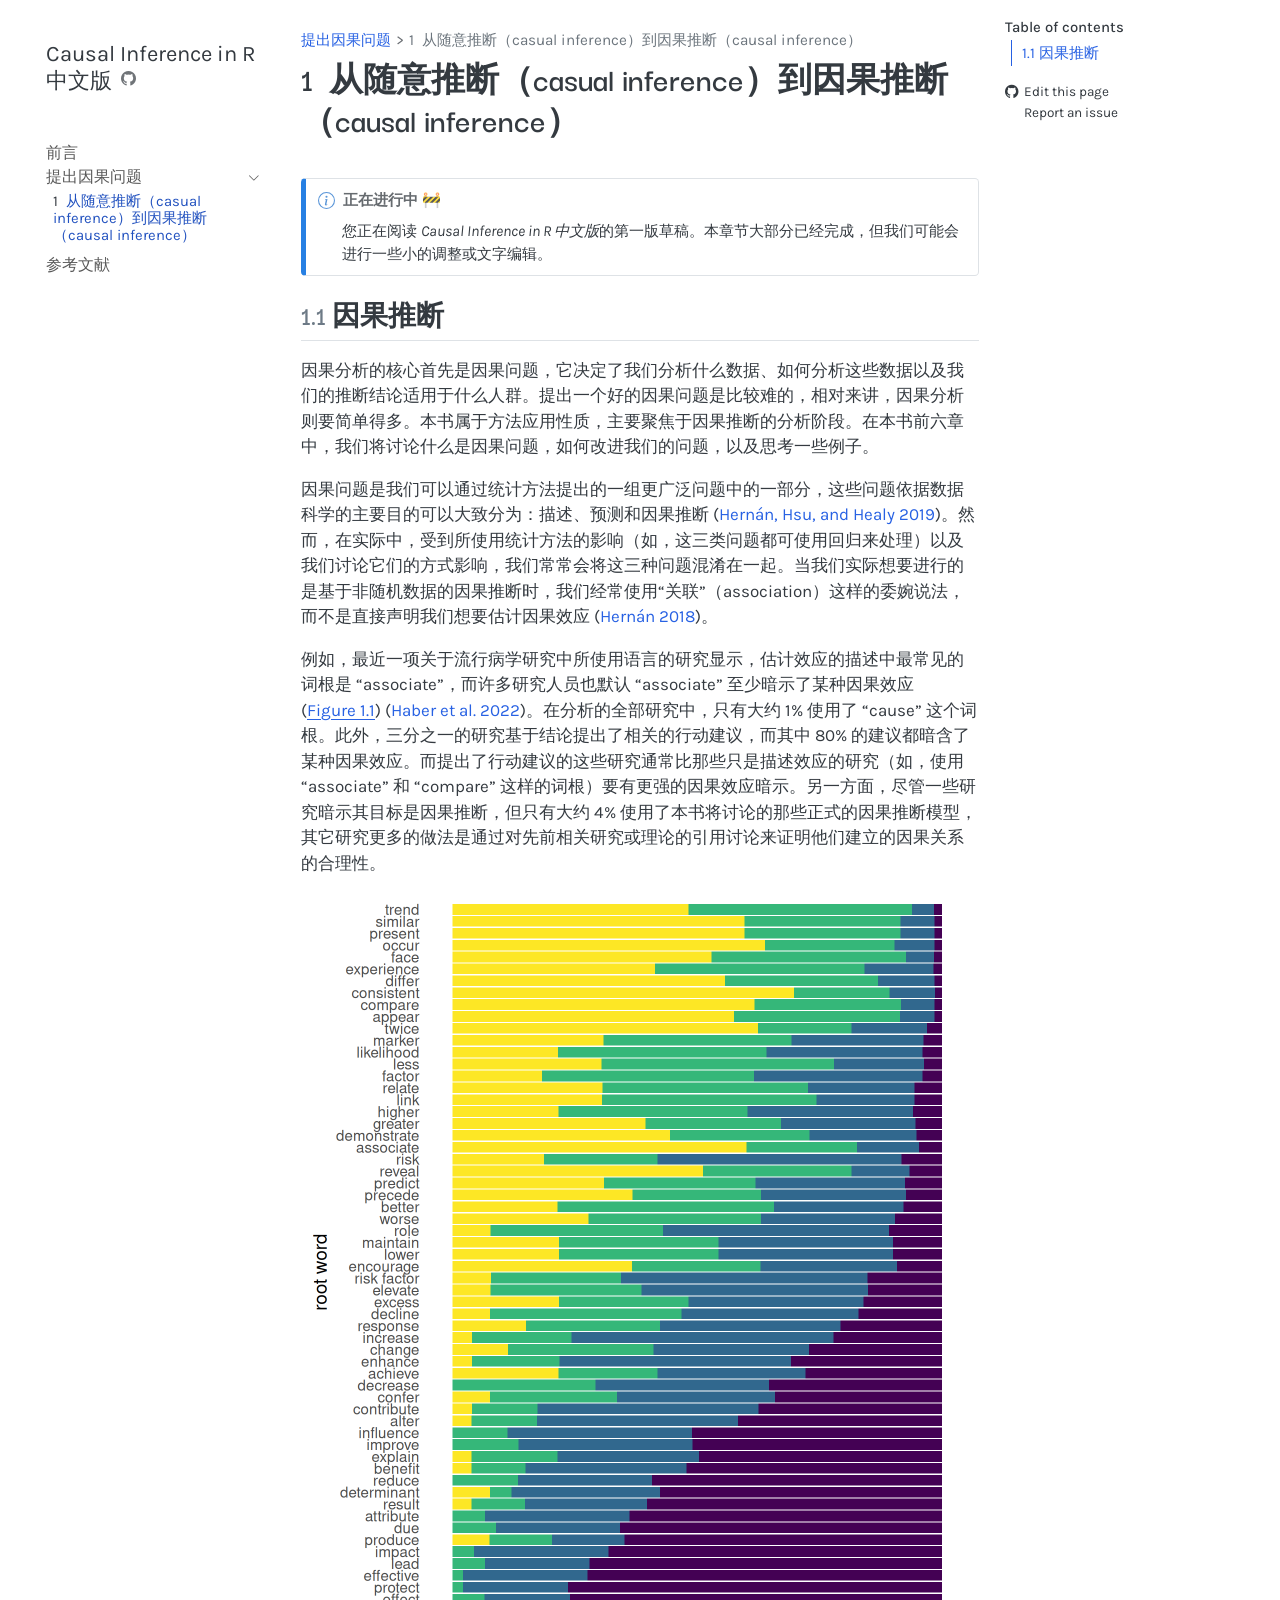
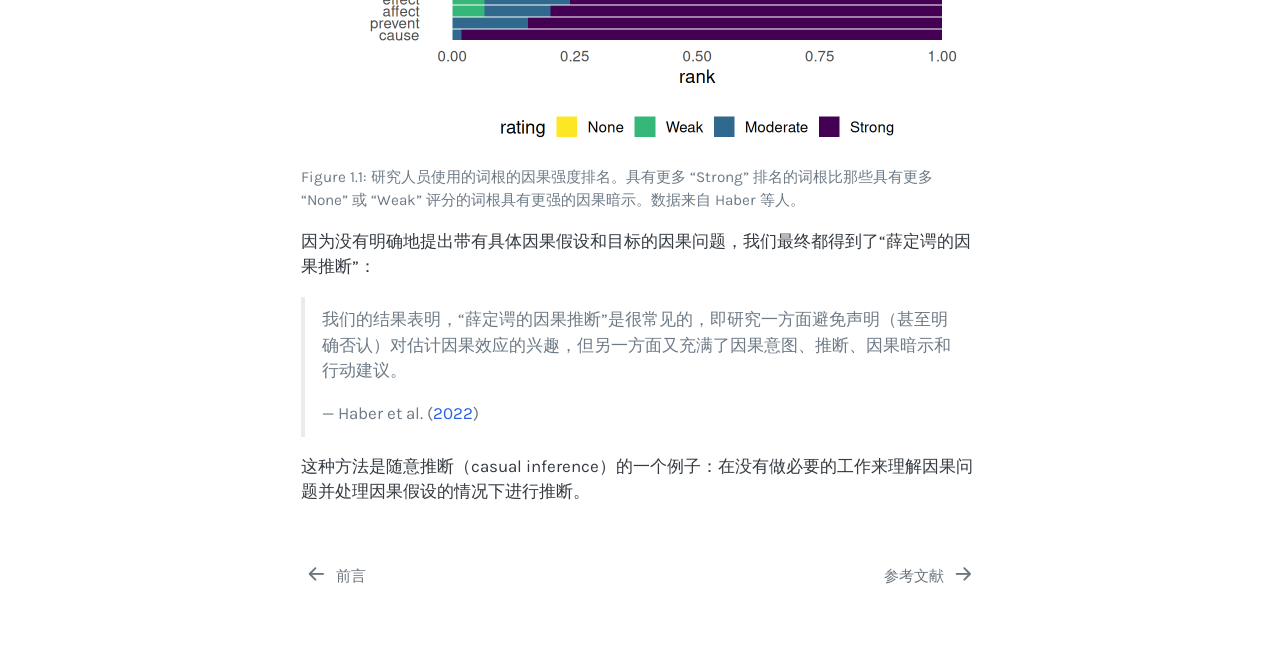
==== chapters/01-casual-to-causal.html @ 65bf563e "deploy: a37a8dbb63f6ec6997bbd14c77194041da26b125" ====
<!DOCTYPE html>
<html xmlns="http://www.w3.org/1999/xhtml" lang="en" xml:lang="en"><head>

<meta charset="utf-8">
<meta name="generator" content="quarto-1.8.25">

<meta name="viewport" content="width=device-width, initial-scale=1.0, user-scalable=yes">


<title>1&nbsp; 从随意推断（casual inference）到因果推断（causal inference） – Causal Inference in R 中文版</title>
<style>
code{white-space: pre-wrap;}
span.smallcaps{font-variant: small-caps;}
div.columns{display: flex; gap: min(4vw, 1.5em);}
div.column{flex: auto; overflow-x: auto;}
div.hanging-indent{margin-left: 1.5em; text-indent: -1.5em;}
ul.task-list{list-style: none;}
ul.task-list li input[type="checkbox"] {
  width: 0.8em;
  margin: 0 0.8em 0.2em -1em; /* quarto-specific, see https://github.com/quarto-dev/quarto-cli/issues/4556 */ 
  vertical-align: middle;
}
/* CSS for citations */
div.csl-bib-body { }
div.csl-entry {
  clear: both;
  margin-bottom: 0em;
}
.hanging-indent div.csl-entry {
  margin-left:2em;
  text-indent:-2em;
}
div.csl-left-margin {
  min-width:2em;
  float:left;
}
div.csl-right-inline {
  margin-left:2em;
  padding-left:1em;
}
div.csl-indent {
  margin-left: 2em;
}</style>


<script src="../site_libs/quarto-nav/quarto-nav.js"></script>
<script src="../site_libs/quarto-nav/headroom.min.js"></script>
<script src="../site_libs/clipboard/clipboard.min.js"></script>
<script src="../site_libs/quarto-search/autocomplete.umd.js"></script>
<script src="../site_libs/quarto-search/fuse.min.js"></script>
<script src="../site_libs/quarto-search/quarto-search.js"></script>
<meta name="quarto:offset" content="../">
<link href="../chapters/99-references.html" rel="next">
<link href="../index.html" rel="prev">
<script src="../site_libs/quarto-html/quarto.js" type="module"></script>
<script src="../site_libs/quarto-html/tabsets/tabsets.js" type="module"></script>
<script src="../site_libs/quarto-html/axe/axe-check.js" type="module"></script>
<script src="../site_libs/quarto-html/popper.min.js"></script>
<script src="../site_libs/quarto-html/tippy.umd.min.js"></script>
<script src="../site_libs/quarto-html/anchor.min.js"></script>
<link href="../site_libs/quarto-html/tippy.css" rel="stylesheet">
<link href="../site_libs/quarto-html/quarto-syntax-highlighting-7b89279ff1a6dce999919e0e67d4d9ec.css" rel="stylesheet" id="quarto-text-highlighting-styles">
<script src="../site_libs/bootstrap/bootstrap.min.js"></script>
<link href="../site_libs/bootstrap/bootstrap-icons.css" rel="stylesheet">
<link href="../site_libs/bootstrap/bootstrap-b03e9dd58b68ec3677f40c25f097157d.min.css" rel="stylesheet" append-hash="true" id="quarto-bootstrap" data-mode="light">
<script id="quarto-search-options" type="application/json">{
  "location": "sidebar",
  "copy-button": false,
  "collapse-after": 3,
  "panel-placement": "start",
  "type": "textbox",
  "limit": 50,
  "keyboard-shortcut": [
    "f",
    "/",
    "s"
  ],
  "show-item-context": false,
  "language": {
    "search-no-results-text": "No results",
    "search-matching-documents-text": "matching documents",
    "search-copy-link-title": "Copy link to search",
    "search-hide-matches-text": "Hide additional matches",
    "search-more-match-text": "more match in this document",
    "search-more-matches-text": "more matches in this document",
    "search-clear-button-title": "Clear",
    "search-text-placeholder": "",
    "search-detached-cancel-button-title": "Cancel",
    "search-submit-button-title": "Submit",
    "search-label": "Search"
  }
}</script>
<script defer="" data-domain="r-causal.org" src="https://plausible.io/js/script.js"></script>


</head>

<body class="nav-sidebar floating quarto-light">

<div id="quarto-search-results"></div>
  <header id="quarto-header" class="headroom fixed-top">
  <nav class="quarto-secondary-nav">
    <div class="container-fluid d-flex">
      <button type="button" class="quarto-btn-toggle btn" data-bs-toggle="collapse" role="button" data-bs-target=".quarto-sidebar-collapse-item" aria-controls="quarto-sidebar" aria-expanded="false" aria-label="Toggle sidebar navigation" onclick="if (window.quartoToggleHeadroom) { window.quartoToggleHeadroom(); }">
        <i class="bi bi-layout-text-sidebar-reverse"></i>
      </button>
        <nav class="quarto-page-breadcrumbs" aria-label="breadcrumb"><ol class="breadcrumb"><li class="breadcrumb-item"><a href="../chapters/01-casual-to-causal.html">提出因果问题</a></li><li class="breadcrumb-item"><a href="../chapters/01-casual-to-causal.html"><span class="chapter-number">1</span>&nbsp; <span class="chapter-title">从随意推断（casual inference）到因果推断（causal inference）</span></a></li></ol></nav>
        <a class="flex-grow-1" role="navigation" data-bs-toggle="collapse" data-bs-target=".quarto-sidebar-collapse-item" aria-controls="quarto-sidebar" aria-expanded="false" aria-label="Toggle sidebar navigation" onclick="if (window.quartoToggleHeadroom) { window.quartoToggleHeadroom(); }">      
        </a>
      <button type="button" class="btn quarto-search-button" aria-label="Search" onclick="window.quartoOpenSearch();">
        <i class="bi bi-search"></i>
      </button>
    </div>
  </nav>
</header>
<!-- content -->
<div id="quarto-content" class="quarto-container page-columns page-rows-contents page-layout-article">
<!-- sidebar -->
  <nav id="quarto-sidebar" class="sidebar collapse collapse-horizontal quarto-sidebar-collapse-item sidebar-navigation floating overflow-auto">
    <div class="pt-lg-2 mt-2 text-left sidebar-header sidebar-header-stacked">
      <a href="../index.html" class="sidebar-logo-link">
      </a>
    <div class="sidebar-title mb-0 py-0">
      <a href="../">Causal Inference in R 中文版</a> 
        <div class="sidebar-tools-main">
    <a href="https://github.com/Leslie-Lu/Causal-Inference-in-R-Chinese" title="Source Code" class="quarto-navigation-tool px-1" aria-label="Source Code"><i class="bi bi-github"></i></a>
</div>
    </div>
      </div>
        <div class="mt-2 flex-shrink-0 align-items-center">
        <div class="sidebar-search">
        <div id="quarto-search" class="" title="Search"></div>
        </div>
        </div>
    <div class="sidebar-menu-container"> 
    <ul class="list-unstyled mt-1">
        <li class="sidebar-item">
  <div class="sidebar-item-container"> 
  <a href="../index.html" class="sidebar-item-text sidebar-link">
 <span class="menu-text">前言</span></a>
  </div>
</li>
        <li class="sidebar-item sidebar-item-section">
      <div class="sidebar-item-container"> 
            <a class="sidebar-item-text sidebar-link text-start" data-bs-toggle="collapse" data-bs-target="#quarto-sidebar-section-1" role="navigation" aria-expanded="true">
 <span class="menu-text">提出因果问题</span></a>
          <a class="sidebar-item-toggle text-start" data-bs-toggle="collapse" data-bs-target="#quarto-sidebar-section-1" role="navigation" aria-expanded="true" aria-label="Toggle section">
            <i class="bi bi-chevron-right ms-2"></i>
          </a> 
      </div>
      <ul id="quarto-sidebar-section-1" class="collapse list-unstyled sidebar-section depth1 show">  
          <li class="sidebar-item">
  <div class="sidebar-item-container"> 
  <a href="../chapters/01-casual-to-causal.html" class="sidebar-item-text sidebar-link active">
 <span class="menu-text"><span class="chapter-number">1</span>&nbsp; <span class="chapter-title">从随意推断（casual inference）到因果推断（causal inference）</span></span></a>
  </div>
</li>
      </ul>
  </li>
        <li class="sidebar-item">
  <div class="sidebar-item-container"> 
  <a href="../chapters/99-references.html" class="sidebar-item-text sidebar-link">
 <span class="menu-text">参考文献</span></a>
  </div>
</li>
    </ul>
    </div>
</nav>
<div id="quarto-sidebar-glass" class="quarto-sidebar-collapse-item" data-bs-toggle="collapse" data-bs-target=".quarto-sidebar-collapse-item"></div>
<!-- margin-sidebar -->
    <div id="quarto-margin-sidebar" class="sidebar margin-sidebar">
        <nav id="TOC" role="doc-toc" class="toc-active">
    <h2 id="toc-title">Table of contents</h2>
   
  <ul>
  <li><a href="#因果推断" id="toc-因果推断" class="nav-link active" data-scroll-target="#因果推断"><span class="header-section-number">1.1</span> 因果推断</a></li>
  </ul>
<div class="toc-actions"><ul><li><a href="https://github.com/Leslie-Lu/Causal-Inference-in-R-Chinese/edit/main/chapters/01-casual-to-causal.qmd" class="toc-action"><i class="bi bi-github"></i>Edit this page</a></li><li><a href="https://github.com/Leslie-Lu/Causal-Inference-in-R-Chinese/issues/new" class="toc-action"><i class="bi empty"></i>Report an issue</a></li></ul></div></nav>
    </div>
<!-- main -->
<main class="content" id="quarto-document-content">

<header id="title-block-header" class="quarto-title-block default"><nav class="quarto-page-breadcrumbs quarto-title-breadcrumbs d-none d-lg-block" aria-label="breadcrumb"><ol class="breadcrumb"><li class="breadcrumb-item"><a href="../chapters/01-casual-to-causal.html">提出因果问题</a></li><li class="breadcrumb-item"><a href="../chapters/01-casual-to-causal.html"><span class="chapter-number">1</span>&nbsp; <span class="chapter-title">从随意推断（casual inference）到因果推断（causal inference）</span></a></li></ol></nav>
<div class="quarto-title">
<h1 class="title"><span id="sec-causal-question" class="quarto-section-identifier"><span class="chapter-number">1</span>&nbsp; <span class="chapter-title">从随意推断（casual inference）到因果推断（causal inference）</span></span></h1>
</div>



<div class="quarto-title-meta">

    
  
    
  </div>
  


</header>


<div class="cell">
<div class="cell-output-display">
<div class="callout callout-style-simple callout-note callout-titled">
<div class="callout-header d-flex align-content-center">
<div class="callout-icon-container">
<i class="callout-icon"></i>
</div>
<div class="callout-title-container flex-fill">
<span class="screen-reader-only">Note</span>正在进行中 🚧
</div>
</div>
<div class="callout-body-container callout-body">
<p>您正在阅读 <em>Causal Inference in R 中文版</em>的第一版草稿。本章节大部分已经完成，但我们可能会进行一些小的调整或文字编辑。</p>
</div>
</div>
</div>
</div>
<section id="因果推断" class="level2" data-number="1.1">
<h2 data-number="1.1" class="anchored" data-anchor-id="因果推断"><span class="header-section-number">1.1</span> 因果推断</h2>
<p>因果分析的核心首先是因果问题，它决定了我们分析什么数据、如何分析这些数据以及我们的推断结论适用于什么人群。提出一个好的因果问题是比较难的，相对来讲，因果分析则要简单得多。本书属于方法应用性质，主要聚焦于因果推断的分析阶段。在本书前六章中，我们将讨论什么是因果问题，如何改进我们的问题，以及思考一些例子。</p>
<p>因果问题是我们可以通过统计方法提出的一组更广泛问题中的一部分，这些问题依据数据科学的主要目的可以大致分为：描述、预测和因果推断 <span class="citation" data-cites="hernan2019">(<a href="99-references.html#ref-hernan2019" role="doc-biblioref">Hernán, Hsu, and Healy 2019</a>)</span>。然而，在实际中，受到所使用统计方法的影响（如，这三类问题都可使用回归来处理）以及我们讨论它们的方式影响，我们常常会将这三种问题混淆在一起。当我们实际想要进行的是基于非随机数据的因果推断时，我们经常使用“关联”（association）这样的委婉说法，而不是直接声明我们想要估计因果效应 <span class="citation" data-cites="Hernan2018">(<a href="99-references.html#ref-Hernan2018" role="doc-biblioref">Hernán 2018</a>)</span>。</p>
<p>例如，最近一项关于流行病学研究中所使用语言的研究显示，估计效应的描述中最常见的词根是 “associate”，而许多研究人员也默认 “associate” 至少暗示了某种因果效应 (<a href="#fig-word-ranking" class="quarto-xref">Figure&nbsp;<span>1.1</span></a>) <span class="citation" data-cites="haber_causal_language">(<a href="99-references.html#ref-haber_causal_language" role="doc-biblioref">Haber et al. 2022</a>)</span>。在分析的全部研究中，只有大约 1% 使用了 “cause” 这个词根。此外，三分之一的研究基于结论提出了相关的行动建议，而其中 80% 的建议都暗含了某种因果效应。而提出了行动建议的这些研究通常比那些只是描述效应的研究（如，使用 “associate” 和 “compare” 这样的词根）要有更强的因果效应暗示。另一方面，尽管一些研究暗示其目标是因果推断，但只有大约 4% 使用了本书将讨论的那些正式的因果推断模型，其它研究更多的做法是通过对先前相关研究或理论的引用讨论来证明他们建立的因果关系的合理性。</p>
<div class="cell">
<div class="cell-output-display">
<div id="fig-word-ranking" class="quarto-float quarto-figure quarto-figure-center anchored">
<figure class="quarto-float quarto-float-fig figure">
<div aria-describedby="fig-word-ranking-caption-0ceaefa1-69ba-4598-a22c-09a6ac19f8ca">
<img src="01-casual-to-causal_files/figure-html/fig-word-ranking-1.png" class="img-fluid figure-img" width="672">
</div>
<figcaption class="quarto-float-caption-bottom quarto-float-caption quarto-float-fig" id="fig-word-ranking-caption-0ceaefa1-69ba-4598-a22c-09a6ac19f8ca">
Figure&nbsp;1.1: 研究人员使用的词根的因果强度排名。具有更多 “Strong” 排名的词根比那些具有更多 “None” 或 “Weak” 评分的词根具有更强的因果暗示。数据来自 Haber 等人。
</figcaption>
</figure>
</div>
</div>
</div>
<p>因为没有明确地提出带有具体因果假设和目标的因果问题，我们最终都得到了“薛定谔的因果推断”：</p>
<blockquote class="blockquote">
<p>我们的结果表明，“薛定谔的因果推断”是很常见的，即研究一方面避免声明（甚至明确否认）对估计因果效应的兴趣，但另一方面又充满了因果意图、推断、因果暗示和行动建议。</p>
<p>— <span class="citation" data-cites="haber_causal_language">Haber et al. (<a href="99-references.html#ref-haber_causal_language" role="doc-biblioref">2022</a>)</span></p>
</blockquote>
<p>这种方法是随意推断（casual inference）的一个例子：在没有做必要的工作来理解因果问题并处理因果假设的情况下进行推断。</p>


<div id="refs" class="references csl-bib-body hanging-indent" data-entry-spacing="0" role="list" style="display: none">
<div id="ref-haber_causal_language" class="csl-entry" role="listitem">
Haber, N. A., S. E. Wieten, J. M. Rohrer, O. A. Arah, P. W. G. Tennant, E. A. Stuart, E. J. Murray, et al. 2022. <span>“<span class="nocase"><span>C</span>ausal and <span>A</span>ssociational <span>L</span>anguage in <span>O</span>bservational <span>H</span>ealth <span>R</span>esearch: <span>A</span> <span>S</span>ystematic <span>E</span>valuation</span>.”</span> <em>Am J Epidemiol</em> 191 (12): 2084–97.
</div>
<div id="ref-Hernan2018" class="csl-entry" role="listitem">
Hernán, Miguel A. 2018. <span>“The C-Word: Scientific Euphemisms Do Not Improve Causal Inference From Observational Data.”</span> <em>American Journal of Public Health</em> 108 (5): 616–19. <a href="https://doi.org/10.2105/ajph.2018.304337">https://doi.org/10.2105/ajph.2018.304337</a>.
</div>
<div id="ref-hernan2019" class="csl-entry" role="listitem">
Hernán, Miguel A., John Hsu, and Brian Healy. 2019. <span>“A Second Chance to Get Causal Inference Right: A Classification of Data Science Tasks.”</span> <em>CHANCE</em> 32 (1): 42–49. <a href="https://doi.org/10.1080/09332480.2019.1579578">https://doi.org/10.1080/09332480.2019.1579578</a>.
</div>
</div>
</section>

</main> <!-- /main -->
<script id="quarto-html-after-body" type="application/javascript">
  window.document.addEventListener("DOMContentLoaded", function (event) {
    const icon = "";
    const anchorJS = new window.AnchorJS();
    anchorJS.options = {
      placement: 'right',
      icon: icon
    };
    anchorJS.add('.anchored');
    const isCodeAnnotation = (el) => {
      for (const clz of el.classList) {
        if (clz.startsWith('code-annotation-')) {                     
          return true;
        }
      }
      return false;
    }
    const onCopySuccess = function(e) {
      // button target
      const button = e.trigger;
      // don't keep focus
      button.blur();
      // flash "checked"
      button.classList.add('code-copy-button-checked');
      var currentTitle = button.getAttribute("title");
      button.setAttribute("title", "Copied!");
      let tooltip;
      if (window.bootstrap) {
        button.setAttribute("data-bs-toggle", "tooltip");
        button.setAttribute("data-bs-placement", "left");
        button.setAttribute("data-bs-title", "Copied!");
        tooltip = new bootstrap.Tooltip(button, 
          { trigger: "manual", 
            customClass: "code-copy-button-tooltip",
            offset: [0, -8]});
        tooltip.show();    
      }
      setTimeout(function() {
        if (tooltip) {
          tooltip.hide();
          button.removeAttribute("data-bs-title");
          button.removeAttribute("data-bs-toggle");
          button.removeAttribute("data-bs-placement");
        }
        button.setAttribute("title", currentTitle);
        button.classList.remove('code-copy-button-checked');
      }, 1000);
      // clear code selection
      e.clearSelection();
    }
    const getTextToCopy = function(trigger) {
      const outerScaffold = trigger.parentElement.cloneNode(true);
      const codeEl = outerScaffold.querySelector('code');
      for (const childEl of codeEl.children) {
        if (isCodeAnnotation(childEl)) {
          childEl.remove();
        }
      }
      return codeEl.innerText;
    }
    const clipboard = new window.ClipboardJS('.code-copy-button:not([data-in-quarto-modal])', {
      text: getTextToCopy
    });
    clipboard.on('success', onCopySuccess);
    if (window.document.getElementById('quarto-embedded-source-code-modal')) {
      const clipboardModal = new window.ClipboardJS('.code-copy-button[data-in-quarto-modal]', {
        text: getTextToCopy,
        container: window.document.getElementById('quarto-embedded-source-code-modal')
      });
      clipboardModal.on('success', onCopySuccess);
    }
      var localhostRegex = new RegExp(/^(?:http|https):\/\/localhost\:?[0-9]*\//);
      var mailtoRegex = new RegExp(/^mailto:/);
        var filterRegex = new RegExp('/' + window.location.host + '/');
      var isInternal = (href) => {
          return filterRegex.test(href) || localhostRegex.test(href) || mailtoRegex.test(href);
      }
      // Inspect non-navigation links and adorn them if external
     var links = window.document.querySelectorAll('a[href]:not(.nav-link):not(.navbar-brand):not(.toc-action):not(.sidebar-link):not(.sidebar-item-toggle):not(.pagination-link):not(.no-external):not([aria-hidden]):not(.dropdown-item):not(.quarto-navigation-tool):not(.about-link)');
      for (var i=0; i<links.length; i++) {
        const link = links[i];
        if (!isInternal(link.href)) {
          // undo the damage that might have been done by quarto-nav.js in the case of
          // links that we want to consider external
          if (link.dataset.originalHref !== undefined) {
            link.href = link.dataset.originalHref;
          }
        }
      }
    function tippyHover(el, contentFn, onTriggerFn, onUntriggerFn) {
      const config = {
        allowHTML: true,
        maxWidth: 500,
        delay: 100,
        arrow: false,
        appendTo: function(el) {
            return el.parentElement;
        },
        interactive: true,
        interactiveBorder: 10,
        theme: 'quarto',
        placement: 'bottom-start',
      };
      if (contentFn) {
        config.content = contentFn;
      }
      if (onTriggerFn) {
        config.onTrigger = onTriggerFn;
      }
      if (onUntriggerFn) {
        config.onUntrigger = onUntriggerFn;
      }
      window.tippy(el, config); 
    }
    const noterefs = window.document.querySelectorAll('a[role="doc-noteref"]');
    for (var i=0; i<noterefs.length; i++) {
      const ref = noterefs[i];
      tippyHover(ref, function() {
        // use id or data attribute instead here
        let href = ref.getAttribute('data-footnote-href') || ref.getAttribute('href');
        try { href = new URL(href).hash; } catch {}
        const id = href.replace(/^#\/?/, "");
        const note = window.document.getElementById(id);
        if (note) {
          return note.innerHTML;
        } else {
          return "";
        }
      });
    }
    const xrefs = window.document.querySelectorAll('a.quarto-xref');
    const processXRef = (id, note) => {
      // Strip column container classes
      const stripColumnClz = (el) => {
        el.classList.remove("page-full", "page-columns");
        if (el.children) {
          for (const child of el.children) {
            stripColumnClz(child);
          }
        }
      }
      stripColumnClz(note)
      if (id === null || id.startsWith('sec-')) {
        // Special case sections, only their first couple elements
        const container = document.createElement("div");
        if (note.children && note.children.length > 2) {
          container.appendChild(note.children[0].cloneNode(true));
          for (let i = 1; i < note.children.length; i++) {
            const child = note.children[i];
            if (child.tagName === "P" && child.innerText === "") {
              continue;
            } else {
              container.appendChild(child.cloneNode(true));
              break;
            }
          }
          if (window.Quarto?.typesetMath) {
            window.Quarto.typesetMath(container);
          }
          return container.innerHTML
        } else {
          if (window.Quarto?.typesetMath) {
            window.Quarto.typesetMath(note);
          }
          return note.innerHTML;
        }
      } else {
        // Remove any anchor links if they are present
        const anchorLink = note.querySelector('a.anchorjs-link');
        if (anchorLink) {
          anchorLink.remove();
        }
        if (window.Quarto?.typesetMath) {
          window.Quarto.typesetMath(note);
        }
        if (note.classList.contains("callout")) {
          return note.outerHTML;
        } else {
          return note.innerHTML;
        }
      }
    }
    for (var i=0; i<xrefs.length; i++) {
      const xref = xrefs[i];
      tippyHover(xref, undefined, function(instance) {
        instance.disable();
        let url = xref.getAttribute('href');
        let hash = undefined; 
        if (url.startsWith('#')) {
          hash = url;
        } else {
          try { hash = new URL(url).hash; } catch {}
        }
        if (hash) {
          const id = hash.replace(/^#\/?/, "");
          const note = window.document.getElementById(id);
          if (note !== null) {
            try {
              const html = processXRef(id, note.cloneNode(true));
              instance.setContent(html);
            } finally {
              instance.enable();
              instance.show();
            }
          } else {
            // See if we can fetch this
            fetch(url.split('#')[0])
            .then(res => res.text())
            .then(html => {
              const parser = new DOMParser();
              const htmlDoc = parser.parseFromString(html, "text/html");
              const note = htmlDoc.getElementById(id);
              if (note !== null) {
                const html = processXRef(id, note);
                instance.setContent(html);
              } 
            }).finally(() => {
              instance.enable();
              instance.show();
            });
          }
        } else {
          // See if we can fetch a full url (with no hash to target)
          // This is a special case and we should probably do some content thinning / targeting
          fetch(url)
          .then(res => res.text())
          .then(html => {
            const parser = new DOMParser();
            const htmlDoc = parser.parseFromString(html, "text/html");
            const note = htmlDoc.querySelector('main.content');
            if (note !== null) {
              // This should only happen for chapter cross references
              // (since there is no id in the URL)
              // remove the first header
              if (note.children.length > 0 && note.children[0].tagName === "HEADER") {
                note.children[0].remove();
              }
              const html = processXRef(null, note);
              instance.setContent(html);
            } 
          }).finally(() => {
            instance.enable();
            instance.show();
          });
        }
      }, function(instance) {
      });
    }
        let selectedAnnoteEl;
        const selectorForAnnotation = ( cell, annotation) => {
          let cellAttr = 'data-code-cell="' + cell + '"';
          let lineAttr = 'data-code-annotation="' +  annotation + '"';
          const selector = 'span[' + cellAttr + '][' + lineAttr + ']';
          return selector;
        }
        const selectCodeLines = (annoteEl) => {
          const doc = window.document;
          const targetCell = annoteEl.getAttribute("data-target-cell");
          const targetAnnotation = annoteEl.getAttribute("data-target-annotation");
          const annoteSpan = window.document.querySelector(selectorForAnnotation(targetCell, targetAnnotation));
          const lines = annoteSpan.getAttribute("data-code-lines").split(",");
          const lineIds = lines.map((line) => {
            return targetCell + "-" + line;
          })
          let top = null;
          let height = null;
          let parent = null;
          if (lineIds.length > 0) {
              //compute the position of the single el (top and bottom and make a div)
              const el = window.document.getElementById(lineIds[0]);
              top = el.offsetTop;
              height = el.offsetHeight;
              parent = el.parentElement.parentElement;
            if (lineIds.length > 1) {
              const lastEl = window.document.getElementById(lineIds[lineIds.length - 1]);
              const bottom = lastEl.offsetTop + lastEl.offsetHeight;
              height = bottom - top;
            }
            if (top !== null && height !== null && parent !== null) {
              // cook up a div (if necessary) and position it 
              let div = window.document.getElementById("code-annotation-line-highlight");
              if (div === null) {
                div = window.document.createElement("div");
                div.setAttribute("id", "code-annotation-line-highlight");
                div.style.position = 'absolute';
                parent.appendChild(div);
              }
              div.style.top = top - 2 + "px";
              div.style.height = height + 4 + "px";
              div.style.left = 0;
              let gutterDiv = window.document.getElementById("code-annotation-line-highlight-gutter");
              if (gutterDiv === null) {
                gutterDiv = window.document.createElement("div");
                gutterDiv.setAttribute("id", "code-annotation-line-highlight-gutter");
                gutterDiv.style.position = 'absolute';
                const codeCell = window.document.getElementById(targetCell);
                const gutter = codeCell.querySelector('.code-annotation-gutter');
                gutter.appendChild(gutterDiv);
              }
              gutterDiv.style.top = top - 2 + "px";
              gutterDiv.style.height = height + 4 + "px";
            }
            selectedAnnoteEl = annoteEl;
          }
        };
        const unselectCodeLines = () => {
          const elementsIds = ["code-annotation-line-highlight", "code-annotation-line-highlight-gutter"];
          elementsIds.forEach((elId) => {
            const div = window.document.getElementById(elId);
            if (div) {
              div.remove();
            }
          });
          selectedAnnoteEl = undefined;
        };
          // Handle positioning of the toggle
      window.addEventListener(
        "resize",
        throttle(() => {
          elRect = undefined;
          if (selectedAnnoteEl) {
            selectCodeLines(selectedAnnoteEl);
          }
        }, 10)
      );
      function throttle(fn, ms) {
      let throttle = false;
      let timer;
        return (...args) => {
          if(!throttle) { // first call gets through
              fn.apply(this, args);
              throttle = true;
          } else { // all the others get throttled
              if(timer) clearTimeout(timer); // cancel #2
              timer = setTimeout(() => {
                fn.apply(this, args);
                timer = throttle = false;
              }, ms);
          }
        };
      }
        // Attach click handler to the DT
        const annoteDls = window.document.querySelectorAll('dt[data-target-cell]');
        for (const annoteDlNode of annoteDls) {
          annoteDlNode.addEventListener('click', (event) => {
            const clickedEl = event.target;
            if (clickedEl !== selectedAnnoteEl) {
              unselectCodeLines();
              const activeEl = window.document.querySelector('dt[data-target-cell].code-annotation-active');
              if (activeEl) {
                activeEl.classList.remove('code-annotation-active');
              }
              selectCodeLines(clickedEl);
              clickedEl.classList.add('code-annotation-active');
            } else {
              // Unselect the line
              unselectCodeLines();
              clickedEl.classList.remove('code-annotation-active');
            }
          });
        }
    const findCites = (el) => {
      const parentEl = el.parentElement;
      if (parentEl) {
        const cites = parentEl.dataset.cites;
        if (cites) {
          return {
            el,
            cites: cites.split(' ')
          };
        } else {
          return findCites(el.parentElement)
        }
      } else {
        return undefined;
      }
    };
    var bibliorefs = window.document.querySelectorAll('a[role="doc-biblioref"]');
    for (var i=0; i<bibliorefs.length; i++) {
      const ref = bibliorefs[i];
      const citeInfo = findCites(ref);
      if (citeInfo) {
        tippyHover(citeInfo.el, function() {
          var popup = window.document.createElement('div');
          citeInfo.cites.forEach(function(cite) {
            var citeDiv = window.document.createElement('div');
            citeDiv.classList.add('hanging-indent');
            citeDiv.classList.add('csl-entry');
            var biblioDiv = window.document.getElementById('ref-' + cite);
            if (biblioDiv) {
              citeDiv.innerHTML = biblioDiv.innerHTML;
            }
            popup.appendChild(citeDiv);
          });
          return popup.innerHTML;
        });
      }
    }
  });
  </script>
<nav class="page-navigation">
  <div class="nav-page nav-page-previous">
      <a href="../index.html" class="pagination-link" aria-label="前言">
        <i class="bi bi-arrow-left-short"></i> <span class="nav-page-text">前言</span>
      </a>          
  </div>
  <div class="nav-page nav-page-next">
      <a href="../chapters/99-references.html" class="pagination-link" aria-label="参考文献">
        <span class="nav-page-text">参考文献</span> <i class="bi bi-arrow-right-short"></i>
      </a>
  </div>
</nav>
</div> <!-- /content -->




<footer class="footer"><div class="nav-footer"><div class="nav-footer-center"><div class="toc-actions d-sm-block d-md-none"><ul><li><a href="https://github.com/Leslie-Lu/Causal-Inference-in-R-Chinese/edit/main/chapters/01-casual-to-causal.qmd" class="toc-action"><i class="bi bi-github"></i>Edit this page</a></li><li><a href="https://github.com/Leslie-Lu/Causal-Inference-in-R-Chinese/issues/new" class="toc-action"><i class="bi empty"></i>Report an issue</a></li></ul></div></div></div></footer></body></html>
---- site_libs/quarto-html/quarto-syntax-highlighting-7b89279ff1a6dce999919e0e67d4d9ec.css ----
/* quarto syntax highlight colors */
:root {
  --quarto-hl-ot-color: #003B4F;
  --quarto-hl-at-color: #657422;
  --quarto-hl-ss-color: #20794D;
  --quarto-hl-an-color: #5E5E5E;
  --quarto-hl-fu-color: #4758AB;
  --quarto-hl-st-color: #20794D;
  --quarto-hl-cf-color: #003B4F;
  --quarto-hl-op-color: #5E5E5E;
  --quarto-hl-er-color: #AD0000;
  --quarto-hl-bn-color: #AD0000;
  --quarto-hl-al-color: #AD0000;
  --quarto-hl-va-color: #111111;
  --quarto-hl-bu-color: inherit;
  --quarto-hl-ex-color: inherit;
  --quarto-hl-pp-color: #AD0000;
  --quarto-hl-in-color: #5E5E5E;
  --quarto-hl-vs-color: #20794D;
  --quarto-hl-wa-color: #5E5E5E;
  --quarto-hl-do-color: #5E5E5E;
  --quarto-hl-im-color: #00769E;
  --quarto-hl-ch-color: #20794D;
  --quarto-hl-dt-color: #AD0000;
  --quarto-hl-fl-color: #AD0000;
  --quarto-hl-co-color: #5E5E5E;
  --quarto-hl-cv-color: #5E5E5E;
  --quarto-hl-cn-color: #8f5902;
  --quarto-hl-sc-color: #5E5E5E;
  --quarto-hl-dv-color: #AD0000;
  --quarto-hl-kw-color: #003B4F;
}

/* other quarto variables */
:root {
  --quarto-font-monospace: SFMono-Regular, Menlo, Monaco, Consolas, "Liberation Mono", "Courier New", monospace;
}

/* syntax highlight based on Pandoc's rules */
pre > code.sourceCode > span {
  color: #003B4F;
}

code.sourceCode > span {
  color: #003B4F;
}

div.sourceCode,
div.sourceCode pre.sourceCode {
  color: #003B4F;
}

/* Normal */
code span {
  color: #003B4F;
}

/* Alert */
code span.al {
  color: #AD0000;
  font-style: inherit;
}

/* Annotation */
code span.an {
  color: #5E5E5E;
  font-style: inherit;
}

/* Attribute */
code span.at {
  color: #657422;
  font-style: inherit;
}

/* BaseN */
code span.bn {
  color: #AD0000;
  font-style: inherit;
}

/* BuiltIn */
code span.bu {
  font-style: inherit;
}

/* ControlFlow */
code span.cf {
  color: #003B4F;
  font-weight: bold;
  font-style: inherit;
}

/* Char */
code span.ch {
  color: #20794D;
  font-style: inherit;
}

/* Constant */
code span.cn {
  color: #8f5902;
  font-style: inherit;
}

/* Comment */
code span.co {
  color: #5E5E5E;
  font-style: inherit;
}

/* CommentVar */
code span.cv {
  color: #5E5E5E;
  font-style: italic;
}

/* Documentation */
code span.do {
  color: #5E5E5E;
  font-style: italic;
}

/* DataType */
code span.dt {
  color: #AD0000;
  font-style: inherit;
}

/* DecVal */
code span.dv {
  color: #AD0000;
  font-style: inherit;
}

/* Error */
code span.er {
  color: #AD0000;
  font-style: inherit;
}

/* Extension */
code span.ex {
  font-style: inherit;
}

/* Float */
code span.fl {
  color: #AD0000;
  font-style: inherit;
}

/* Function */
code span.fu {
  color: #4758AB;
  font-style: inherit;
}

/* Import */
code span.im {
  color: #00769E;
  font-style: inherit;
}

/* Information */
code span.in {
  color: #5E5E5E;
  font-style: inherit;
}

/* Keyword */
code span.kw {
  color: #003B4F;
  font-weight: bold;
  font-style: inherit;
}

/* Operator */
code span.op {
  color: #5E5E5E;
  font-style: inherit;
}

/* Other */
code span.ot {
  color: #003B4F;
  font-style: inherit;
}

/* Preprocessor */
code span.pp {
  color: #AD0000;
  font-style: inherit;
}

/* SpecialChar */
code span.sc {
  color: #5E5E5E;
  font-style: inherit;
}

/* SpecialString */
code span.ss {
  color: #20794D;
  font-style: inherit;
}

/* String */
code span.st {
  color: #20794D;
  font-style: inherit;
}

/* Variable */
code span.va {
  color: #111111;
  font-style: inherit;
}

/* VerbatimString */
code span.vs {
  color: #20794D;
  font-style: inherit;
}

/* Warning */
code span.wa {
  color: #5E5E5E;
  font-style: italic;
}

.prevent-inlining {
  content: "</";
}

/*# sourceMappingURL=3944bc705cfaf4c80e56f77c5205168a.css.map */
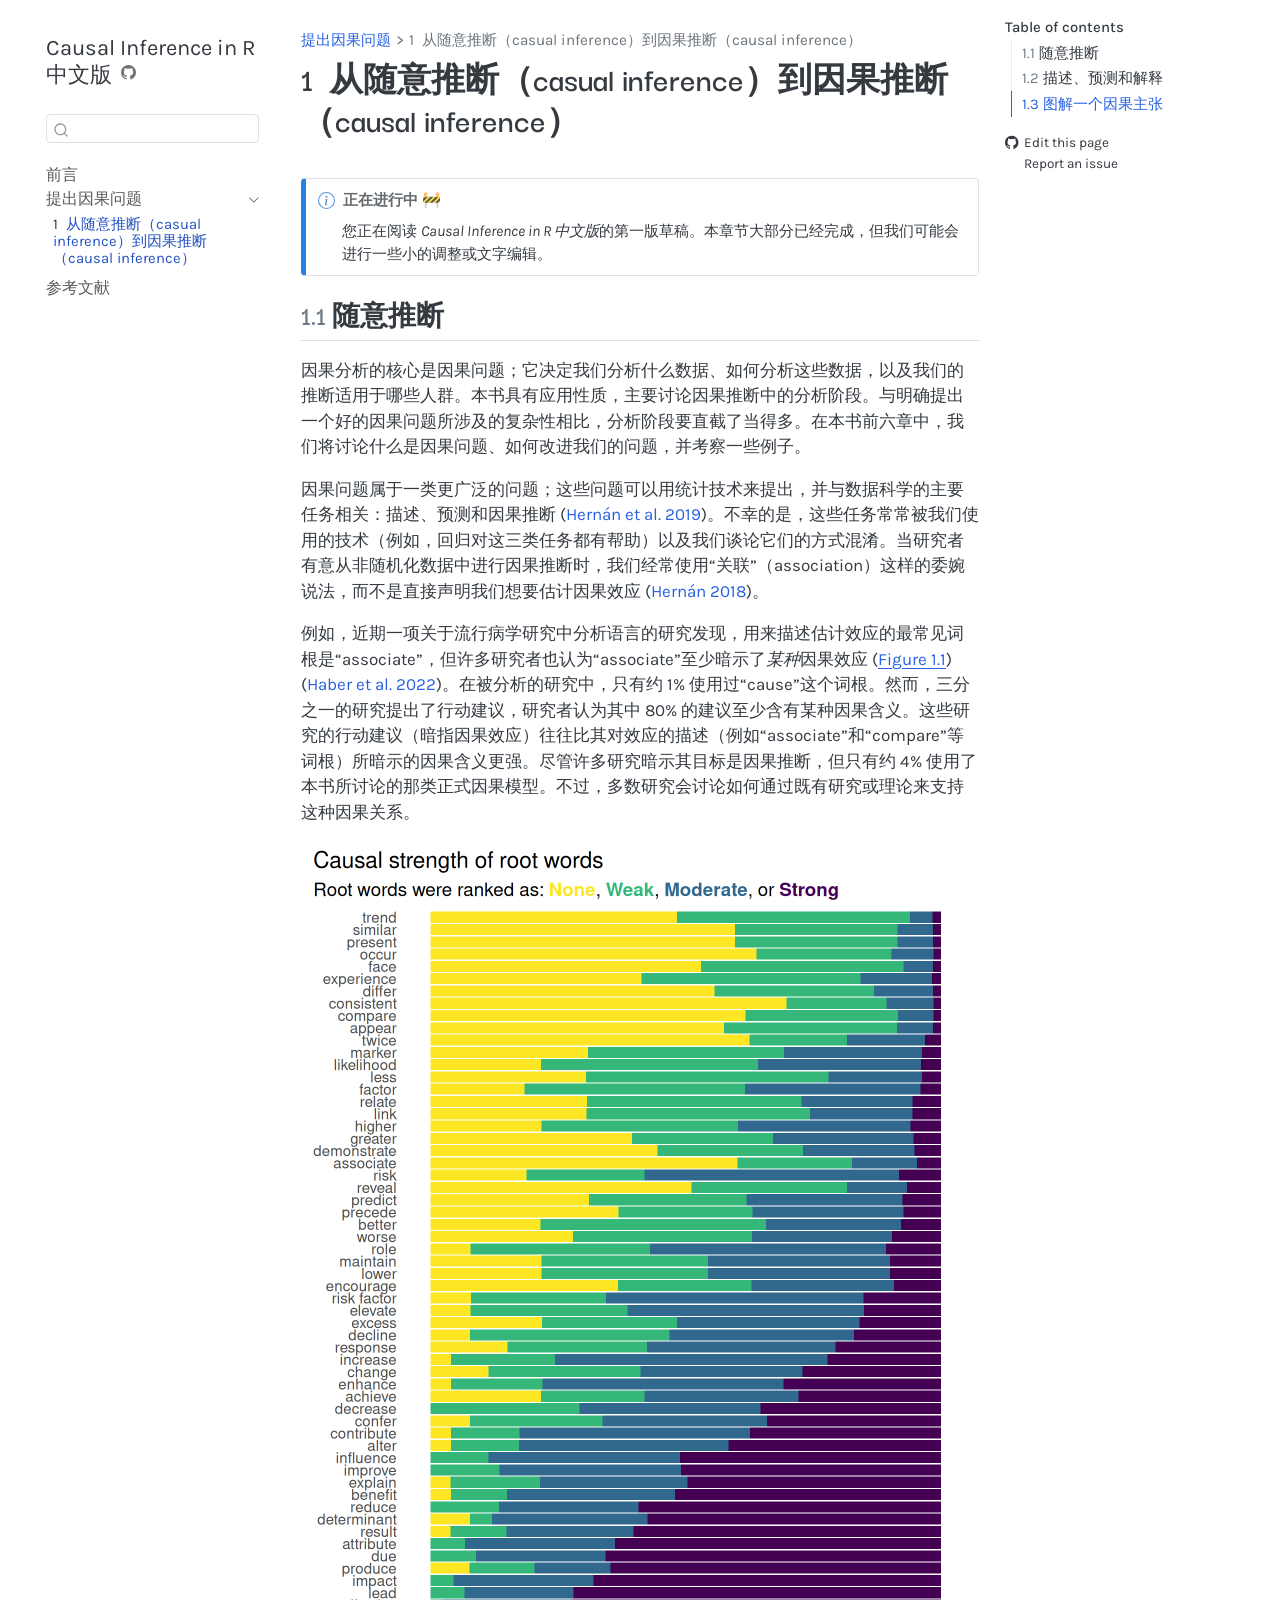
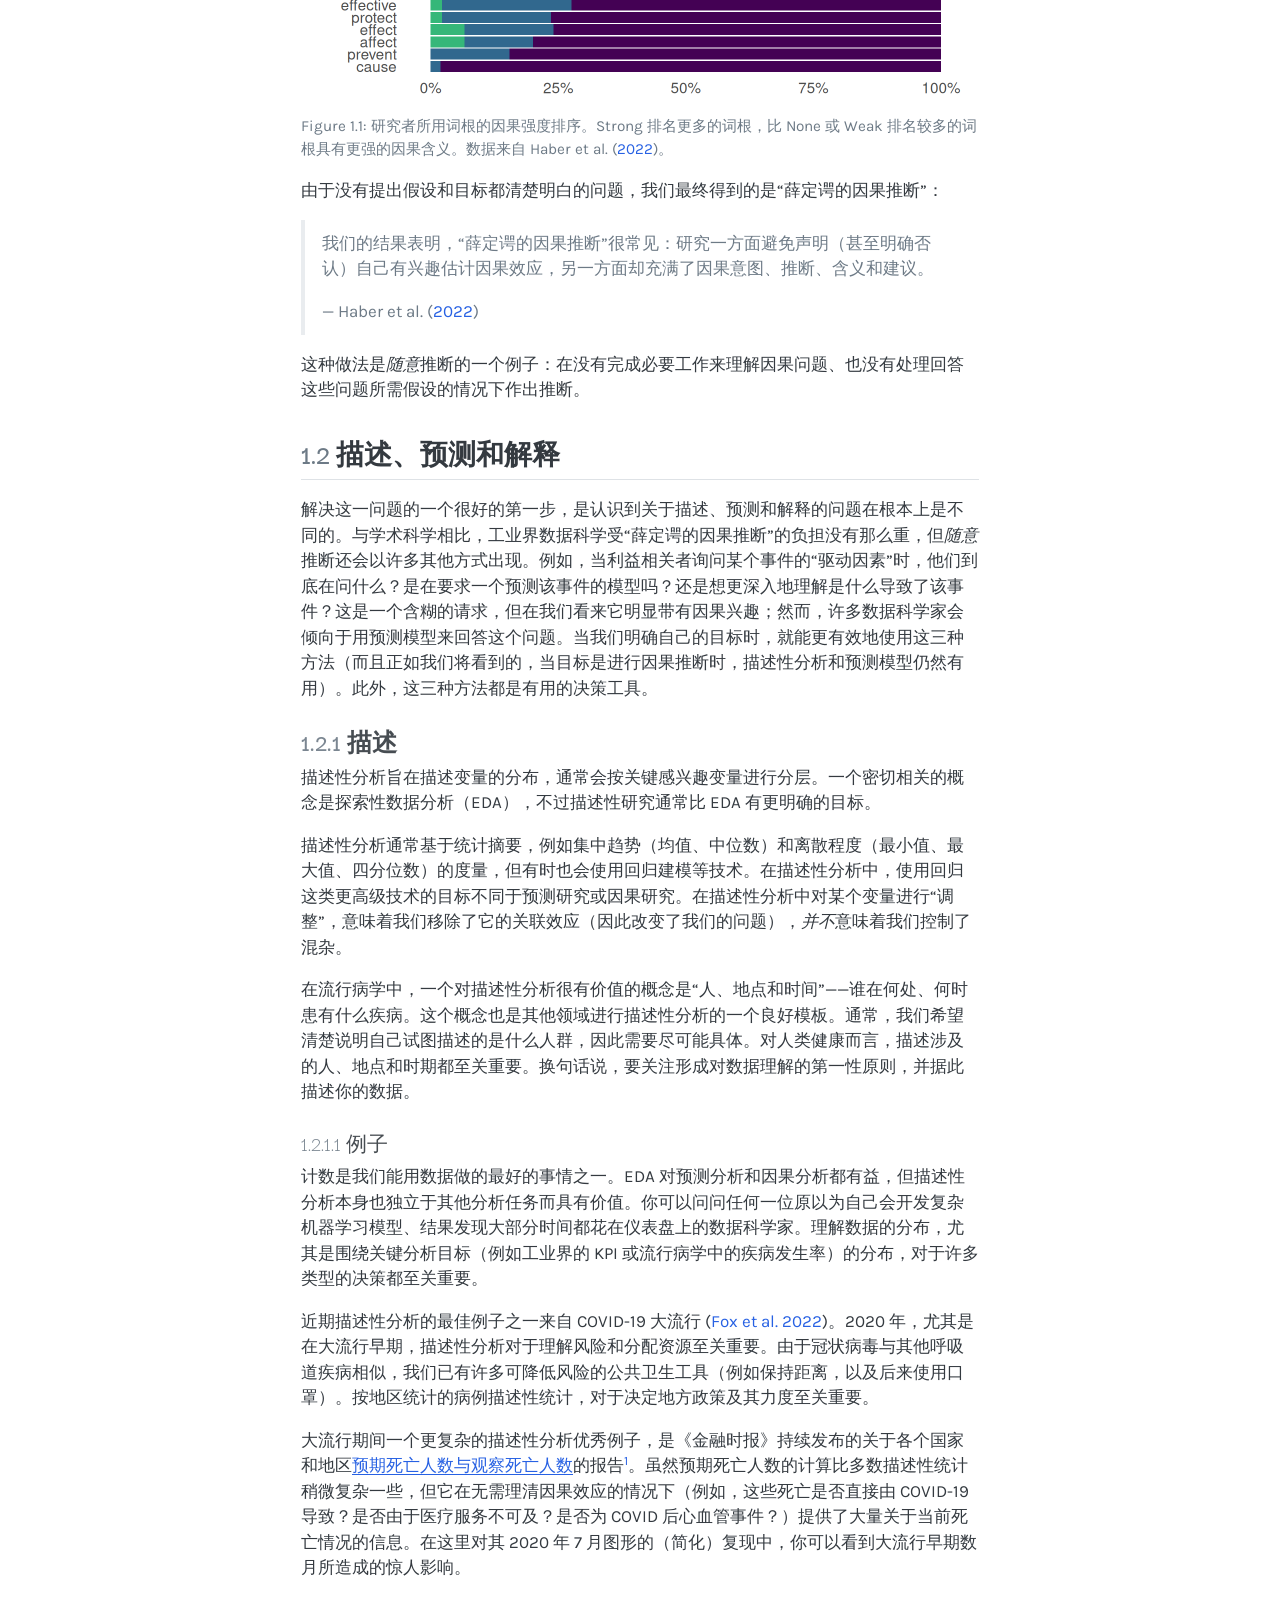
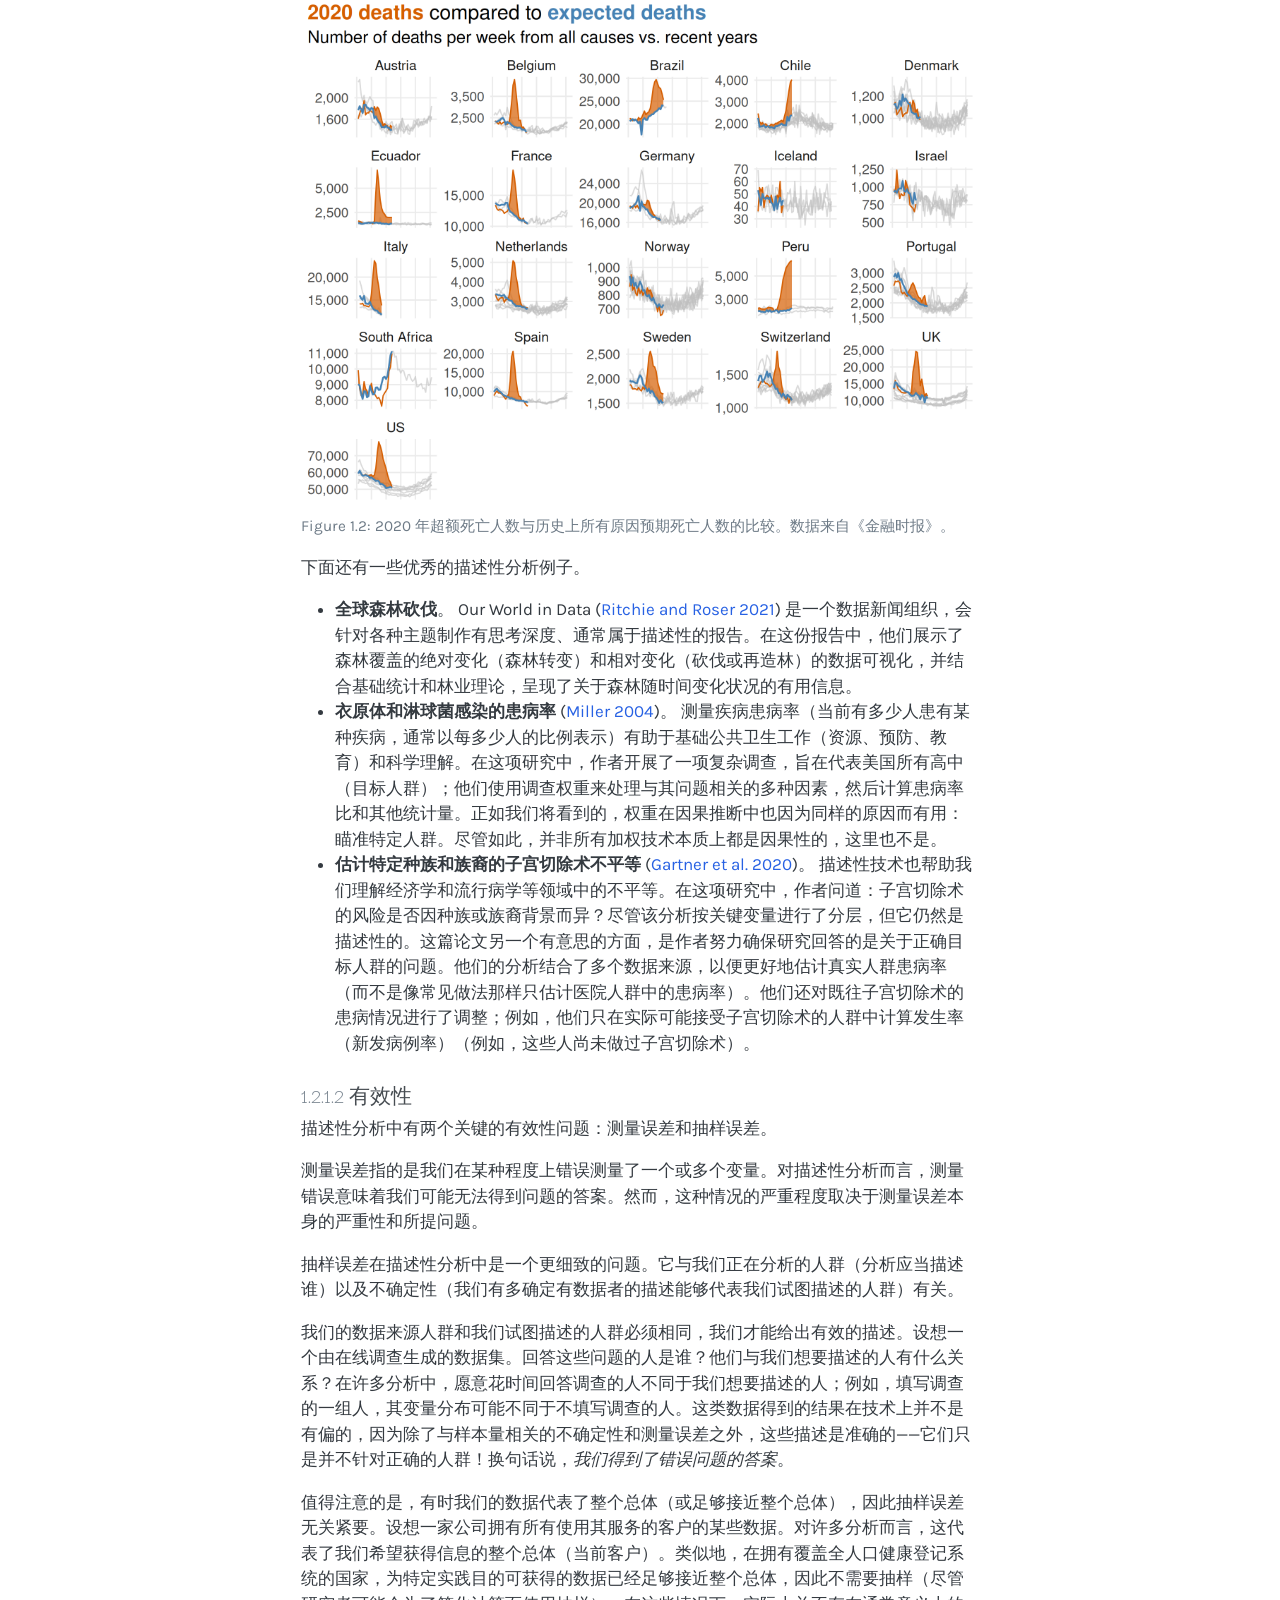
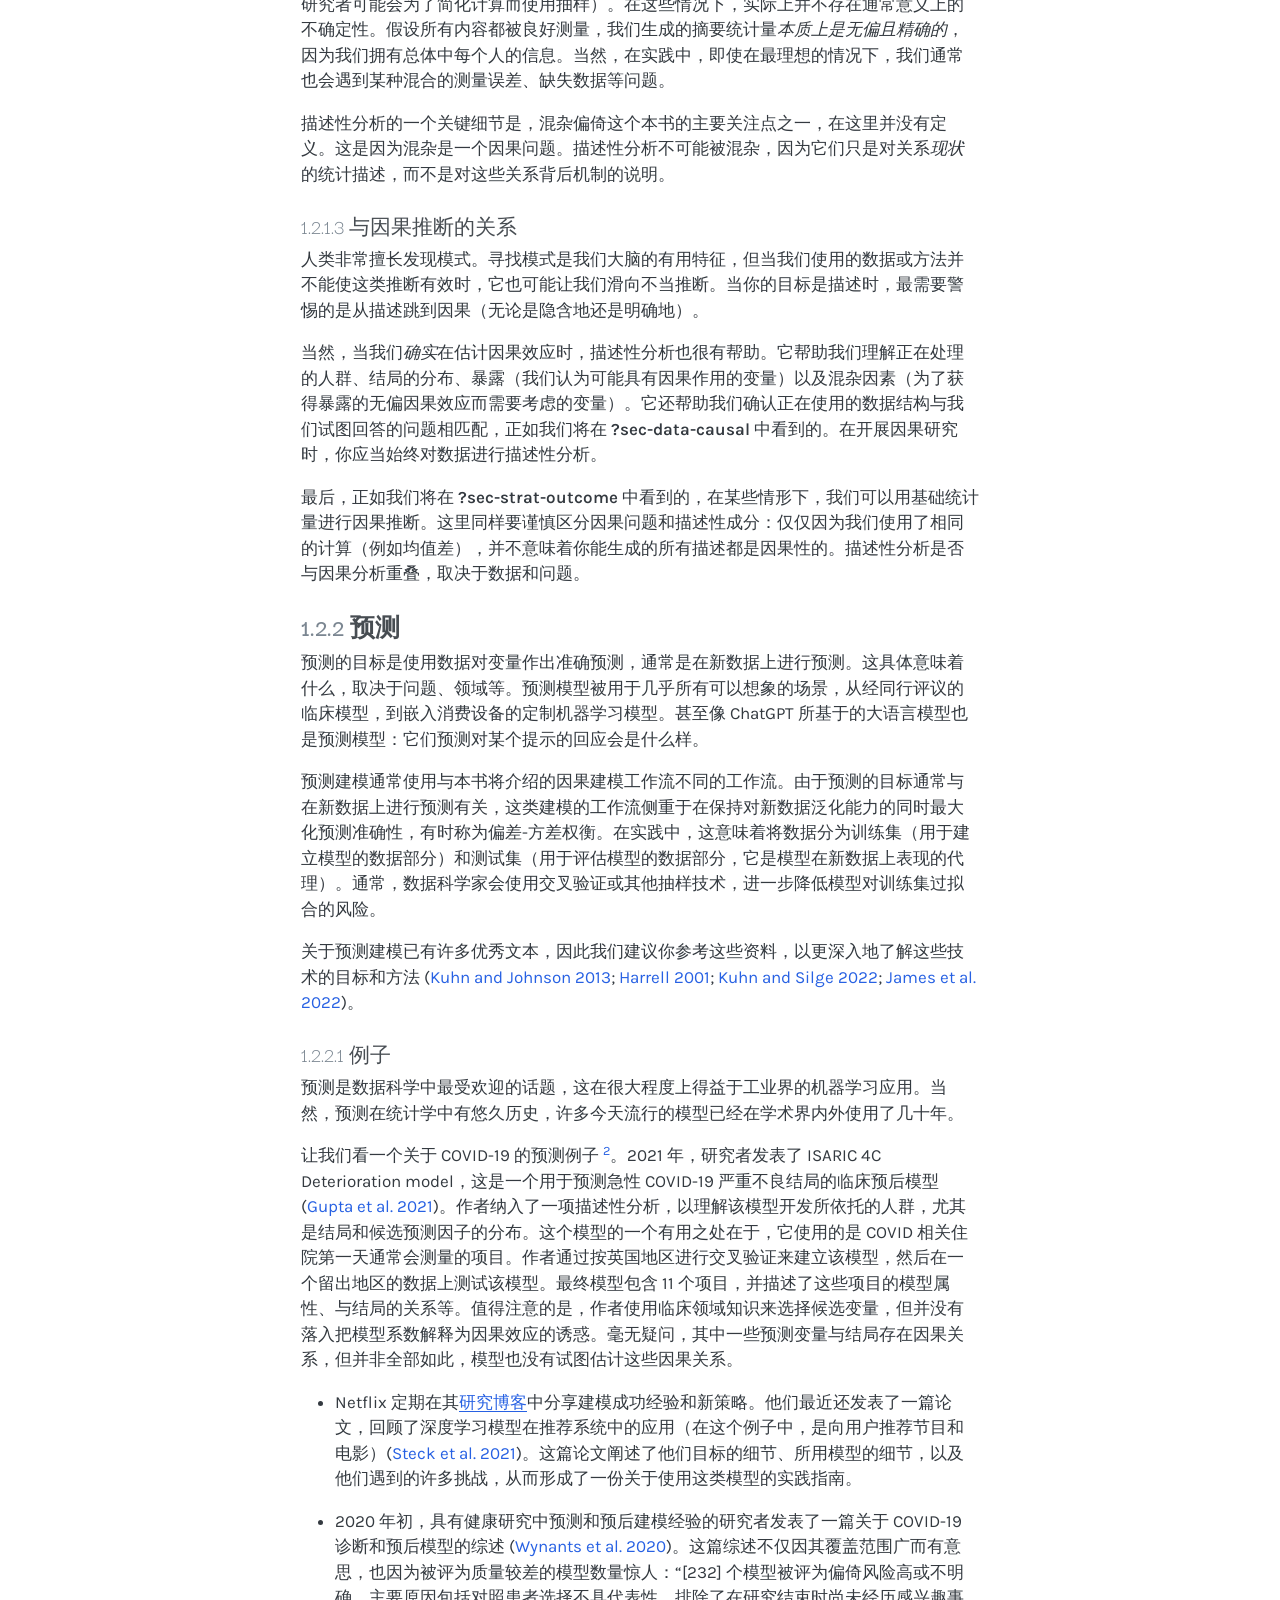
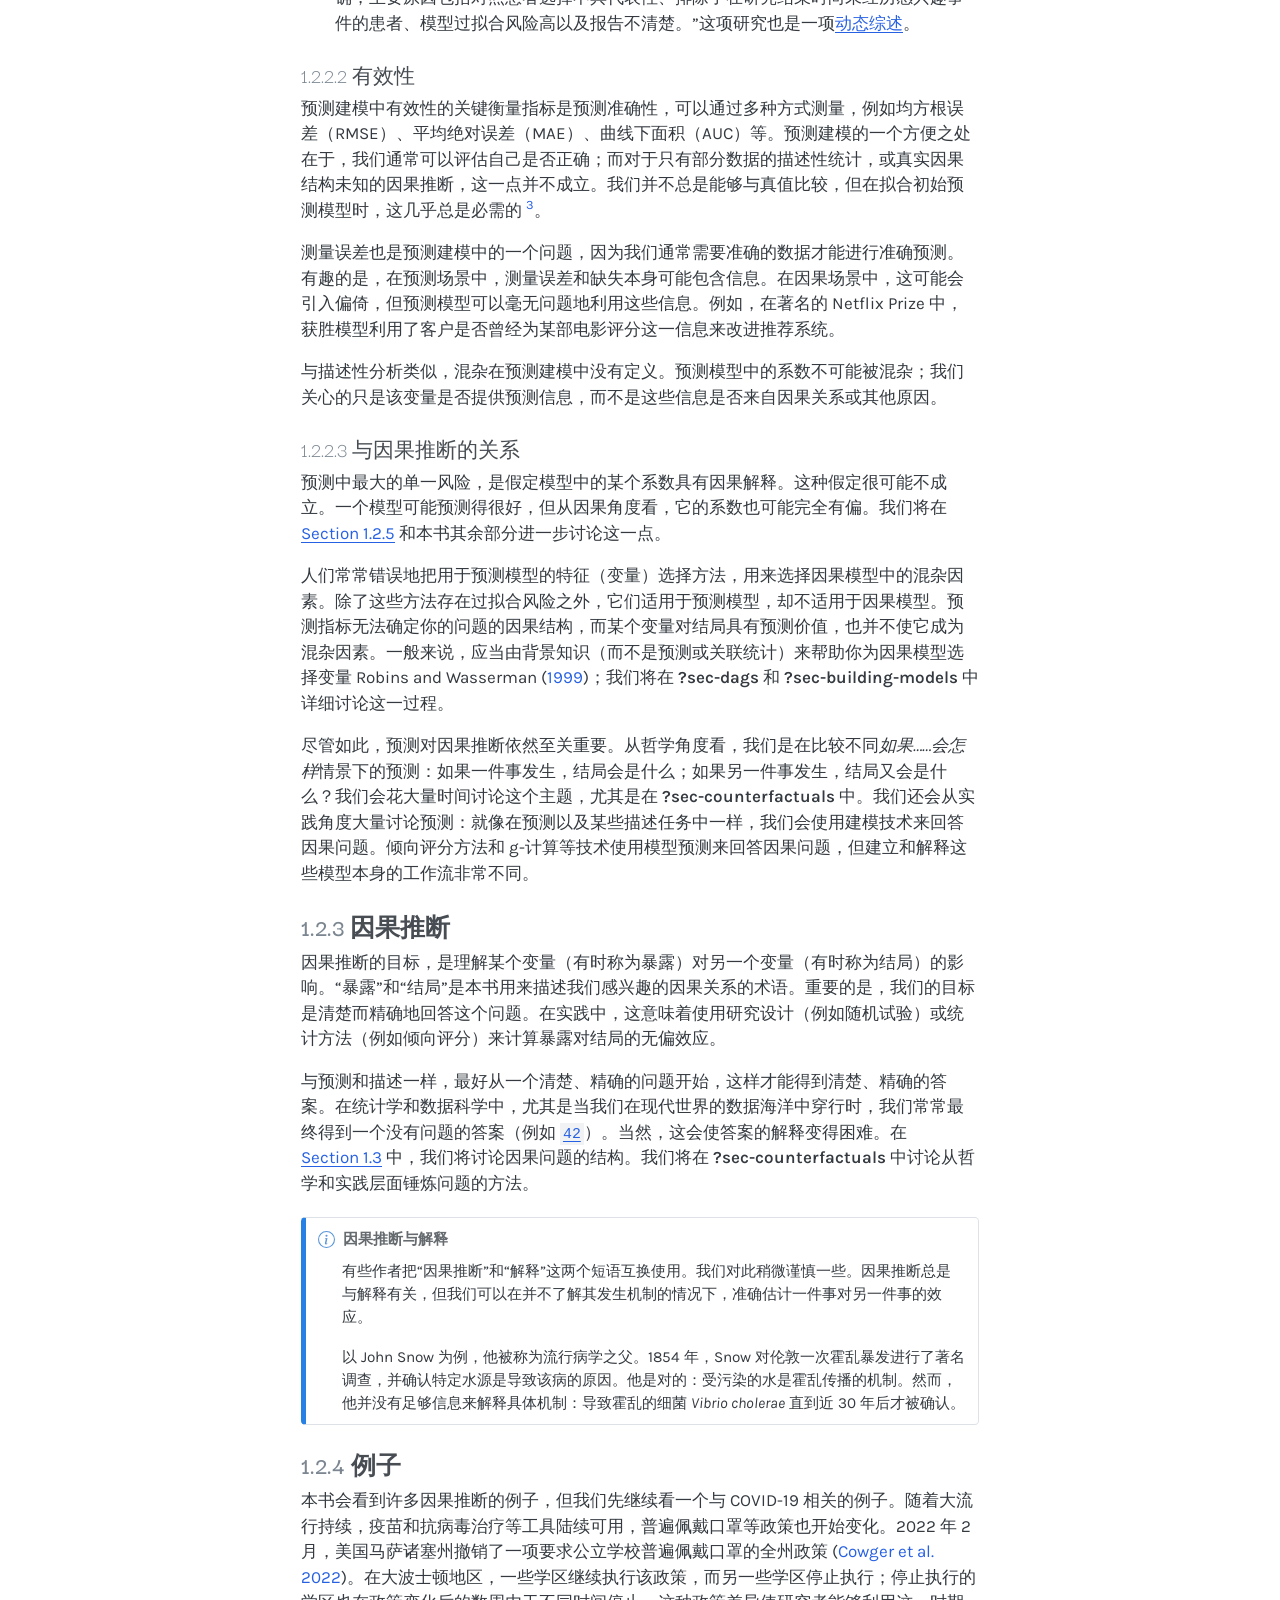
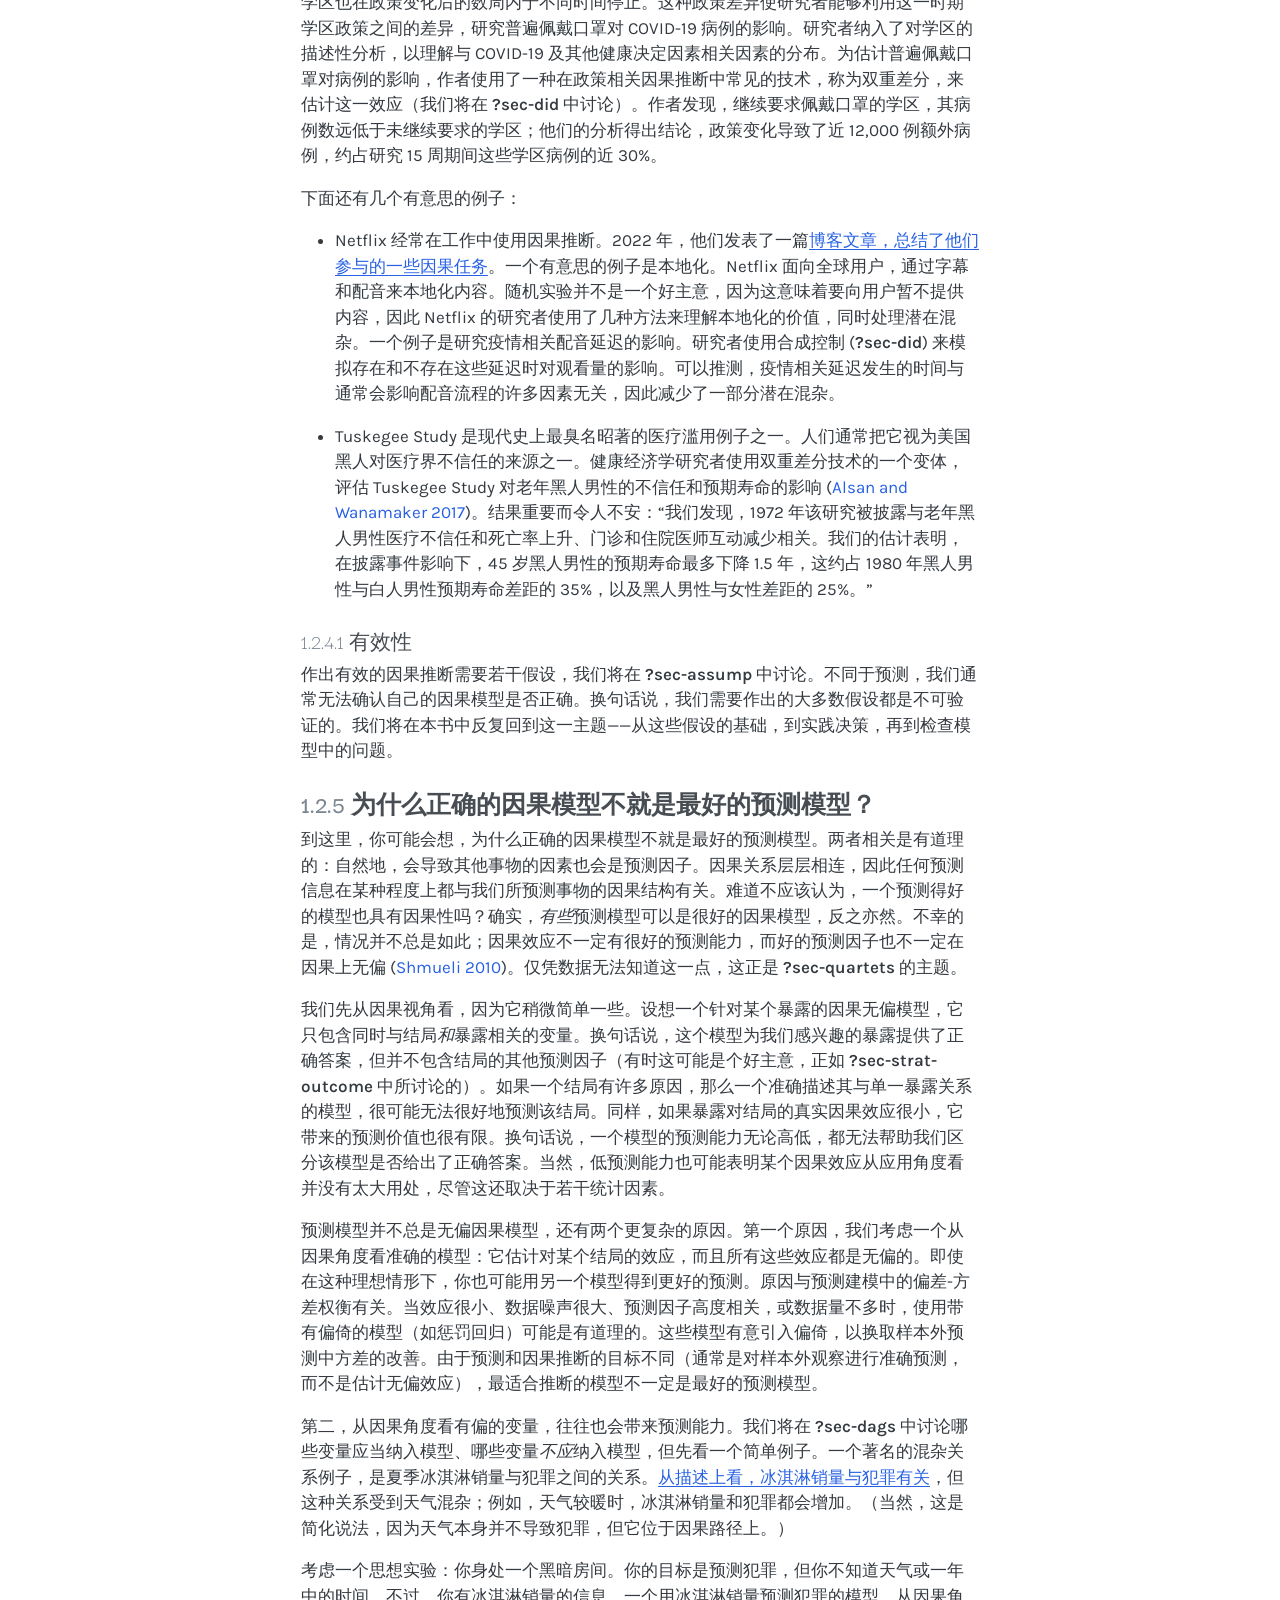
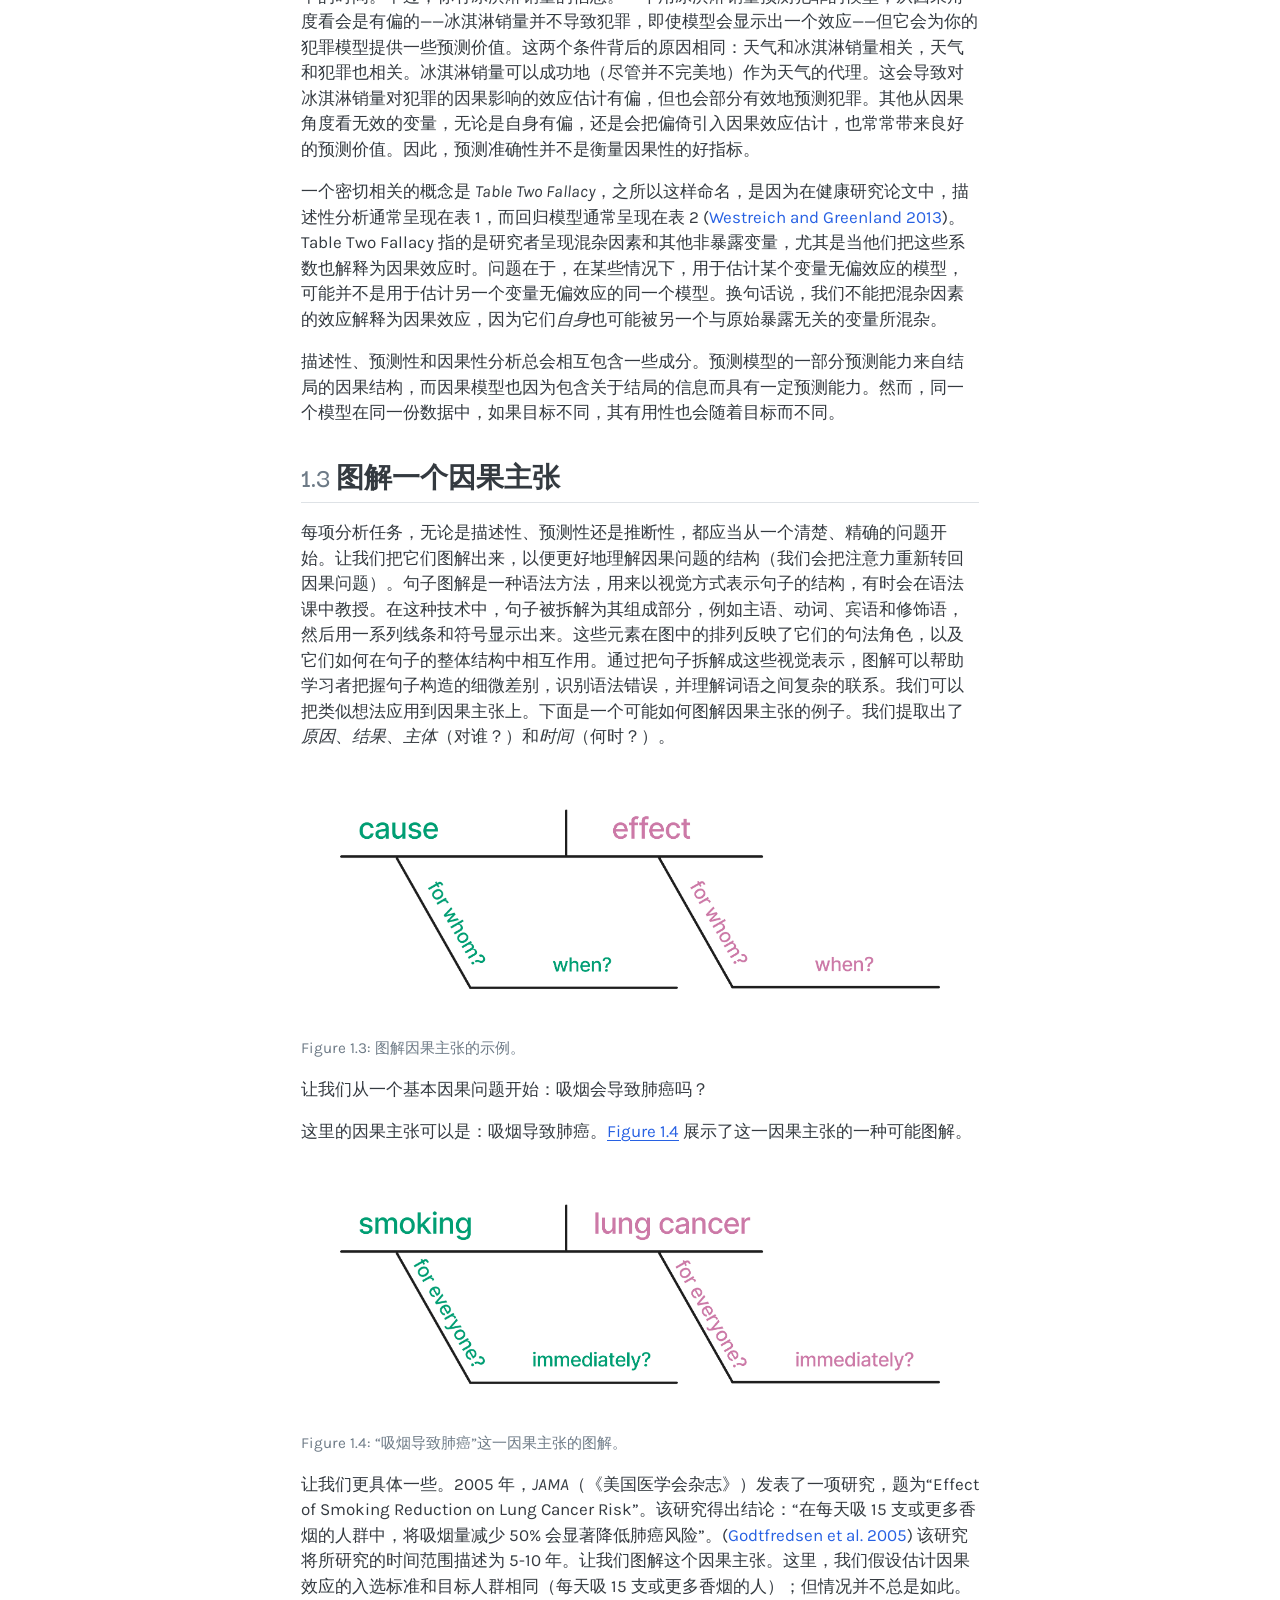
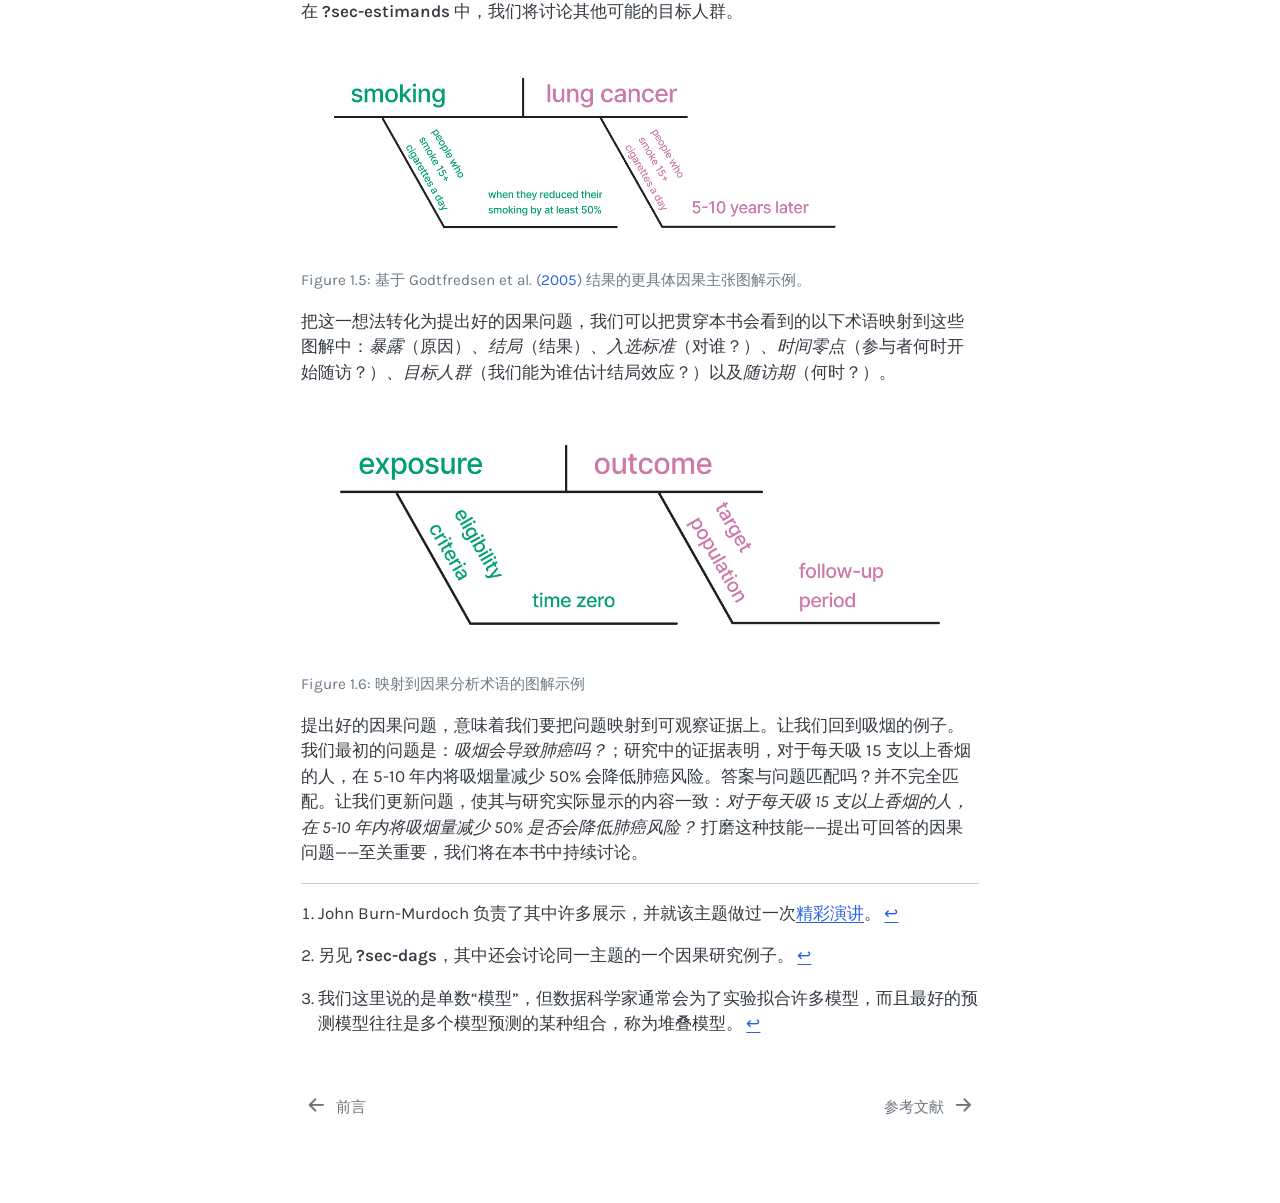
==== commit e9168a5c: "deploy: 212b4442a1a51cc7ffe3f9e19135de28ff55bad8" ====
--- a/chapters/01-casual-to-causal.html
+++ b/chapters/01-casual-to-causal.html
@@ -2,13 +2,16 @@
 <html xmlns="http://www.w3.org/1999/xhtml" lang="en" xml:lang="en"><head>
 
 <meta charset="utf-8">
-<meta name="generator" content="quarto-1.8.25">
+<meta name="generator" content="quarto-1.9.38">
 
 <meta name="viewport" content="width=device-width, initial-scale=1.0, user-scalable=yes">
 
 
 <title>1&nbsp; 从随意推断（casual inference）到因果推断（causal inference） – Causal Inference in R 中文版</title>
 <style>
+/* Default styles provided by pandoc.
+** See https://pandoc.org/MANUAL.html#variables-for-html for config info.
+*/
 code{white-space: pre-wrap;}
 span.smallcaps{font-variant: small-caps;}
 div.columns{display: flex; gap: min(4vw, 1.5em);}
@@ -24,7 +27,6 @@
 div.csl-bib-body { }
 div.csl-entry {
   clear: both;
-  margin-bottom: 0em;
 }
 .hanging-indent div.csl-entry {
   margin-left:2em;
@@ -54,15 +56,14 @@
 <link href="../index.html" rel="prev">
 <script src="../site_libs/quarto-html/quarto.js" type="module"></script>
 <script src="../site_libs/quarto-html/tabsets/tabsets.js" type="module"></script>
-<script src="../site_libs/quarto-html/axe/axe-check.js" type="module"></script>
 <script src="../site_libs/quarto-html/popper.min.js"></script>
 <script src="../site_libs/quarto-html/tippy.umd.min.js"></script>
 <script src="../site_libs/quarto-html/anchor.min.js"></script>
 <link href="../site_libs/quarto-html/tippy.css" rel="stylesheet">
-<link href="../site_libs/quarto-html/quarto-syntax-highlighting-7b89279ff1a6dce999919e0e67d4d9ec.css" rel="stylesheet" id="quarto-text-highlighting-styles">
+<link href="../site_libs/quarto-html/quarto-syntax-highlighting-15634bcf2e68342d4ad2dfa704d543f6.css" rel="stylesheet" id="quarto-text-highlighting-styles">
 <script src="../site_libs/bootstrap/bootstrap.min.js"></script>
 <link href="../site_libs/bootstrap/bootstrap-icons.css" rel="stylesheet">
-<link href="../site_libs/bootstrap/bootstrap-b03e9dd58b68ec3677f40c25f097157d.min.css" rel="stylesheet" append-hash="true" id="quarto-bootstrap" data-mode="light">
+<link href="../site_libs/bootstrap/bootstrap-a8845729a8946a96d4688550a3aa9eb7.min.css" rel="stylesheet" append-hash="true" id="quarto-bootstrap" data-mode="light">
 <script id="quarto-search-options" type="application/json">{
   "location": "sidebar",
   "copy-button": false,
@@ -117,13 +118,11 @@
 <div id="quarto-content" class="quarto-container page-columns page-rows-contents page-layout-article">
 <!-- sidebar -->
   <nav id="quarto-sidebar" class="sidebar collapse collapse-horizontal quarto-sidebar-collapse-item sidebar-navigation floating overflow-auto">
-    <div class="pt-lg-2 mt-2 text-left sidebar-header sidebar-header-stacked">
-      <a href="../index.html" class="sidebar-logo-link">
-      </a>
+    <div class="pt-lg-2 mt-2 text-left sidebar-header">
     <div class="sidebar-title mb-0 py-0">
       <a href="../">Causal Inference in R 中文版</a> 
         <div class="sidebar-tools-main">
-    <a href="https://github.com/Leslie-Lu/Causal-Inference-in-R-Chinese" title="Source Code" class="quarto-navigation-tool px-1" aria-label="Source Code"><i class="bi bi-github"></i></a>
+    <a href="https://github.com/LuLab-SYSU/Causal-Inference-in-R-Chinese" title="Source Code" class="quarto-navigation-tool px-1" aria-label="Source Code"><i class="bi bi-github"></i></a>
 </div>
     </div>
       </div>
@@ -173,9 +172,18 @@
     <h2 id="toc-title">Table of contents</h2>
    
   <ul>
-  <li><a href="#因果推断" id="toc-因果推断" class="nav-link active" data-scroll-target="#因果推断"><span class="header-section-number">1.1</span> 因果推断</a></li>
+  <li><a href="#随意推断" id="toc-随意推断" class="nav-link active" data-scroll-target="#随意推断"><span class="header-section-number">1.1</span> 随意推断</a></li>
+  <li><a href="#描述预测和解释" id="toc-描述预测和解释" class="nav-link" data-scroll-target="#描述预测和解释"><span class="header-section-number">1.2</span> 描述、预测和解释</a>
+  <ul class="collapse">
+  <li><a href="#描述" id="toc-描述" class="nav-link" data-scroll-target="#描述"><span class="header-section-number">1.2.1</span> 描述</a></li>
+  <li><a href="#预测" id="toc-预测" class="nav-link" data-scroll-target="#预测"><span class="header-section-number">1.2.2</span> 预测</a></li>
+  <li><a href="#因果推断" id="toc-因果推断" class="nav-link" data-scroll-target="#因果推断"><span class="header-section-number">1.2.3</span> 因果推断</a></li>
+  <li><a href="#例子-2" id="toc-例子-2" class="nav-link" data-scroll-target="#例子-2"><span class="header-section-number">1.2.4</span> 例子</a></li>
+  <li><a href="#sec-pred-or-explain" id="toc-sec-pred-or-explain" class="nav-link" data-scroll-target="#sec-pred-or-explain"><span class="header-section-number">1.2.5</span> 为什么正确的因果模型不就是最好的预测模型？</a></li>
+  </ul></li>
+  <li><a href="#sec-diag" id="toc-sec-diag" class="nav-link" data-scroll-target="#sec-diag"><span class="header-section-number">1.3</span> 图解一个因果主张</a></li>
   </ul>
-<div class="toc-actions"><ul><li><a href="https://github.com/Leslie-Lu/Causal-Inference-in-R-Chinese/edit/main/chapters/01-casual-to-causal.qmd" class="toc-action"><i class="bi bi-github"></i>Edit this page</a></li><li><a href="https://github.com/Leslie-Lu/Causal-Inference-in-R-Chinese/issues/new" class="toc-action"><i class="bi empty"></i>Report an issue</a></li></ul></div></nav>
+<div class="toc-actions"><ul><li><a href="https://github.com/LuLab-SYSU/Causal-Inference-in-R-Chinese/edit/main/chapters/01-casual-to-causal.qmd" class="toc-action"><i class="bi bi-github"></i>Edit this page</a></li><li><a href="https://github.com/LuLab-SYSU/Causal-Inference-in-R-Chinese/issues/new" class="toc-action"><i class="bi empty"></i>Report an issue</a></li></ul></div></nav>
     </div>
 <!-- main -->
 <main class="content" id="quarto-document-content">
@@ -216,11 +224,11 @@
 </div>
 </div>
 </div>
-<section id="因果推断" class="level2" data-number="1.1">
-<h2 data-number="1.1" class="anchored" data-anchor-id="因果推断"><span class="header-section-number">1.1</span> 因果推断</h2>
-<p>因果分析的核心首先是因果问题，它决定了我们分析什么数据、如何分析这些数据以及我们的推断结论适用于什么人群。提出一个好的因果问题是比较难的，相对来讲，因果分析则要简单得多。本书属于方法应用性质，主要聚焦于因果推断的分析阶段。在本书前六章中，我们将讨论什么是因果问题，如何改进我们的问题，以及思考一些例子。</p>
-<p>因果问题是我们可以通过统计方法提出的一组更广泛问题中的一部分，这些问题依据数据科学的主要目的可以大致分为：描述、预测和因果推断 <span class="citation" data-cites="hernan2019">(<a href="99-references.html#ref-hernan2019" role="doc-biblioref">Hernán, Hsu, and Healy 2019</a>)</span>。然而，在实际中，受到所使用统计方法的影响（如，这三类问题都可使用回归来处理）以及我们讨论它们的方式影响，我们常常会将这三种问题混淆在一起。当我们实际想要进行的是基于非随机数据的因果推断时，我们经常使用“关联”（association）这样的委婉说法，而不是直接声明我们想要估计因果效应 <span class="citation" data-cites="Hernan2018">(<a href="99-references.html#ref-Hernan2018" role="doc-biblioref">Hernán 2018</a>)</span>。</p>
-<p>例如，最近一项关于流行病学研究中所使用语言的研究显示，估计效应的描述中最常见的词根是 “associate”，而许多研究人员也默认 “associate” 至少暗示了某种因果效应 (<a href="#fig-word-ranking" class="quarto-xref">Figure&nbsp;<span>1.1</span></a>) <span class="citation" data-cites="haber_causal_language">(<a href="99-references.html#ref-haber_causal_language" role="doc-biblioref">Haber et al. 2022</a>)</span>。在分析的全部研究中，只有大约 1% 使用了 “cause” 这个词根。此外，三分之一的研究基于结论提出了相关的行动建议，而其中 80% 的建议都暗含了某种因果效应。而提出了行动建议的这些研究通常比那些只是描述效应的研究（如，使用 “associate” 和 “compare” 这样的词根）要有更强的因果效应暗示。另一方面，尽管一些研究暗示其目标是因果推断，但只有大约 4% 使用了本书将讨论的那些正式的因果推断模型，其它研究更多的做法是通过对先前相关研究或理论的引用讨论来证明他们建立的因果关系的合理性。</p>
+<section id="随意推断" class="level2" data-number="1.1">
+<h2 data-number="1.1" class="anchored" data-anchor-id="随意推断"><span class="header-section-number">1.1</span> 随意推断</h2>
+<p>因果分析的核心是因果问题；它决定我们分析什么数据、如何分析这些数据，以及我们的推断适用于哪些人群。本书具有应用性质，主要讨论因果推断中的分析阶段。与明确提出一个好的因果问题所涉及的复杂性相比，分析阶段要直截了当得多。在本书前六章中，我们将讨论什么是因果问题、如何改进我们的问题，并考察一些例子。</p>
+<p>因果问题属于一类更广泛的问题；这些问题可以用统计技术来提出，并与数据科学的主要任务相关：描述、预测和因果推断 <span class="citation" data-cites="hernan2019">(<a href="99-references.html#ref-hernan2019" role="doc-biblioref">Hernán et al. 2019</a>)</span>。不幸的是，这些任务常常被我们使用的技术（例如，回归对这三类任务都有帮助）以及我们谈论它们的方式混淆。当研究者有意从非随机化数据中进行因果推断时，我们经常使用“关联”（association）这样的委婉说法，而不是直接声明我们想要估计因果效应 <span class="citation" data-cites="Hernan2018">(<a href="99-references.html#ref-Hernan2018" role="doc-biblioref">Hernán 2018</a>)</span>。</p>
+<p>例如，近期一项关于流行病学研究中分析语言的研究发现，用来描述估计效应的最常见词根是“associate”，但许多研究者也认为“associate”至少暗示了<em>某种</em>因果效应 (<a href="#fig-word-ranking" class="quarto-xref">Figure&nbsp;<span>1.1</span></a>) <span class="citation" data-cites="haber_causal_language">(<a href="99-references.html#ref-haber_causal_language" role="doc-biblioref"><span class="nocase">Haber et al.</span> 2022</a>)</span>。在被分析的研究中，只有约 1% 使用过“cause”这个词根。然而，三分之一的研究提出了行动建议，研究者认为其中 80% 的建议至少含有某种因果含义。这些研究的行动建议（暗指因果效应）往往比其对效应的描述（例如“associate”和“compare”等词根）所暗示的因果含义更强。尽管许多研究暗示其目标是因果推断，但只有约 4% 使用了本书所讨论的那类正式因果模型。不过，多数研究会讨论如何通过既有研究或理论来支持这种因果关系。</p>
 <div class="cell">
 <div class="cell-output-display">
 <div id="fig-word-ranking" class="quarto-float quarto-figure quarto-figure-center anchored">
@@ -229,31 +237,277 @@
 <img src="01-casual-to-causal_files/figure-html/fig-word-ranking-1.png" class="img-fluid figure-img" width="672">
 </div>
 <figcaption class="quarto-float-caption-bottom quarto-float-caption quarto-float-fig" id="fig-word-ranking-caption-0ceaefa1-69ba-4598-a22c-09a6ac19f8ca">
-Figure&nbsp;1.1: 研究人员使用的词根的因果强度排名。具有更多 “Strong” 排名的词根比那些具有更多 “None” 或 “Weak” 评分的词根具有更强的因果暗示。数据来自 Haber 等人。
+Figure&nbsp;1.1: 研究者所用词根的因果强度排序。Strong 排名更多的词根，比 None 或 Weak 排名较多的词根具有更强的因果含义。数据来自 <span class="citation" data-cites="haber_causal_language"><span class="nocase">Haber et al.</span> (<a href="99-references.html#ref-haber_causal_language" role="doc-biblioref">2022</a>)</span>。
 </figcaption>
 </figure>
 </div>
 </div>
 </div>
-<p>因为没有明确地提出带有具体因果假设和目标的因果问题，我们最终都得到了“薛定谔的因果推断”：</p>
+<p>由于没有提出假设和目标都清楚明白的问题，我们最终得到的是“薛定谔的因果推断”：</p>
 <blockquote class="blockquote">
-<p>我们的结果表明，“薛定谔的因果推断”是很常见的，即研究一方面避免声明（甚至明确否认）对估计因果效应的兴趣，但另一方面又充满了因果意图、推断、因果暗示和行动建议。</p>
-<p>— <span class="citation" data-cites="haber_causal_language">Haber et al. (<a href="99-references.html#ref-haber_causal_language" role="doc-biblioref">2022</a>)</span></p>
+<p>我们的结果表明，“薛定谔的因果推断”很常见：研究一方面避免声明（甚至明确否认）自己有兴趣估计因果效应，另一方面却充满了因果意图、推断、含义和建议。</p>
+<p>— <span class="citation" data-cites="haber_causal_language"><span class="nocase">Haber et al.</span> (<a href="99-references.html#ref-haber_causal_language" role="doc-biblioref">2022</a>)</span></p>
 </blockquote>
-<p>这种方法是随意推断（casual inference）的一个例子：在没有做必要的工作来理解因果问题并处理因果假设的情况下进行推断。</p>
-
-
-<div id="refs" class="references csl-bib-body hanging-indent" data-entry-spacing="0" role="list" style="display: none">
+<p>这种做法是<em>随意</em>推断的一个例子：在没有完成必要工作来理解因果问题、也没有处理回答这些问题所需假设的情况下作出推断。</p>
+</section>
+<section id="描述预测和解释" class="level2" data-number="1.2">
+<h2 data-number="1.2" class="anchored" data-anchor-id="描述预测和解释"><span class="header-section-number">1.2</span> 描述、预测和解释</h2>
+<p>解决这一问题的一个很好的第一步，是认识到关于描述、预测和解释的问题在根本上是不同的。与学术科学相比，工业界数据科学受“薛定谔的因果推断”的负担没有那么重，但<em>随意</em>推断还会以许多其他方式出现。例如，当利益相关者询问某个事件的“驱动因素”时，他们到底在问什么？是在要求一个预测该事件的模型吗？还是想更深入地理解是什么导致了该事件？这是一个含糊的请求，但在我们看来它明显带有因果兴趣；然而，许多数据科学家会倾向于用预测模型来回答这个问题。当我们明确自己的目标时，就能更有效地使用这三种方法（而且正如我们将看到的，当目标是进行因果推断时，描述性分析和预测模型仍然有用）。此外，这三种方法都是有用的决策工具。</p>
+<section id="描述" class="level3" data-number="1.2.1">
+<h3 data-number="1.2.1" class="anchored" data-anchor-id="描述"><span class="header-section-number">1.2.1</span> 描述</h3>
+<p>描述性分析旨在描述变量的分布，通常会按关键感兴趣变量进行分层。一个密切相关的概念是探索性数据分析（EDA），不过描述性研究通常比 EDA 有更明确的目标。</p>
+<p>描述性分析通常基于统计摘要，例如集中趋势（均值、中位数）和离散程度（最小值、最大值、四分位数）的度量，但有时也会使用回归建模等技术。在描述性分析中，使用回归这类更高级技术的目标不同于预测研究或因果研究。在描述性分析中对某个变量进行“调整”，意味着我们移除了它的关联效应（因此改变了我们的问题），<em>并不</em>意味着我们控制了混杂。</p>
+<p>在流行病学中，一个对描述性分析很有价值的概念是“人、地点和时间”——谁在何处、何时患有什么疾病。这个概念也是其他领域进行描述性分析的一个良好模板。通常，我们希望清楚说明自己试图描述的是什么人群，因此需要尽可能具体。对人类健康而言，描述涉及的人、地点和时期都至关重要。换句话说，要关注形成对数据理解的第一性原则，并据此描述你的数据。</p>
+<section id="例子" class="level4" data-number="1.2.1.1">
+<h4 data-number="1.2.1.1" class="anchored" data-anchor-id="例子"><span class="header-section-number">1.2.1.1</span> 例子</h4>
+<p>计数是我们能用数据做的最好的事情之一。EDA 对预测分析和因果分析都有益，但描述性分析本身也独立于其他分析任务而具有价值。你可以问问任何一位原以为自己会开发复杂机器学习模型、结果发现大部分时间都花在仪表盘上的数据科学家。理解数据的分布，尤其是围绕关键分析目标（例如工业界的 KPI 或流行病学中的疾病发生率）的分布，对于许多类型的决策都至关重要。</p>
+<p>近期描述性分析的最佳例子之一来自 COVID-19 大流行 <span class="citation" data-cites="Fox2022">(<a href="99-references.html#ref-Fox2022" role="doc-biblioref">Fox et al. 2022</a>)</span>。2020 年，尤其是在大流行早期，描述性分析对于理解风险和分配资源至关重要。由于冠状病毒与其他呼吸道疾病相似，我们已有许多可降低风险的公共卫生工具（例如保持距离，以及后来使用口罩）。按地区统计的病例描述性统计，对于决定地方政策及其力度至关重要。</p>
+<p>大流行期间一个更复杂的描述性分析优秀例子，是《金融时报》持续发布的关于各个国家和地区<a href="https://www.ft.com/content/a2901ce8-5eb7-4633-b89c-cbdf5b386938">预期死亡人数与观察死亡人数</a>的报告<a href="#fn1" class="footnote-ref" id="fnref1" role="doc-noteref"><sup>1</sup></a>。虽然预期死亡人数的计算比多数描述性统计稍微复杂一些，但它在无需理清因果效应的情况下（例如，这些死亡是否直接由 COVID-19 导致？是否由于医疗服务不可及？是否为 COVID 后心血管事件？）提供了大量关于当前死亡情况的信息。在这里对其 2020 年 7 月图形的（简化）复现中，你可以看到大流行早期数月所造成的惊人影响。</p>
+<div class="cell">
+<div class="cell-output-display">
+<div id="fig-ft-chart" class="quarto-float quarto-figure quarto-figure-center anchored">
+<figure class="quarto-float quarto-float-fig figure">
+<div aria-describedby="fig-ft-chart-caption-0ceaefa1-69ba-4598-a22c-09a6ac19f8ca">
+<img src="01-casual-to-causal_files/figure-html/fig-ft-chart-1.png" class="img-fluid figure-img" width="960">
+</div>
+<figcaption class="quarto-float-caption-bottom quarto-float-caption quarto-float-fig" id="fig-ft-chart-caption-0ceaefa1-69ba-4598-a22c-09a6ac19f8ca">
+Figure&nbsp;1.2: 2020 年超额死亡人数与历史上所有原因预期死亡人数的比较。数据来自《金融时报》。
+</figcaption>
+</figure>
+</div>
+</div>
+</div>
+<p>下面还有一些优秀的描述性分析例子。</p>
+<ul>
+<li><strong>全球森林砍伐</strong>。 Our World in Data <span class="citation" data-cites="owidforestsanddeforestation">(<a href="99-references.html#ref-owidforestsanddeforestation" role="doc-biblioref">Ritchie and Roser 2021</a>)</span> 是一个数据新闻组织，会针对各种主题制作有思考深度、通常属于描述性的报告。在这份报告中，他们展示了森林覆盖的绝对变化（森林转变）和相对变化（砍伐或再造林）的数据可视化，并结合基础统计和林业理论，呈现了关于森林随时间变化状况的有用信息。</li>
+<li><strong>衣原体和淋球菌感染的患病率</strong> <span class="citation" data-cites="Miller2004">(<a href="99-references.html#ref-Miller2004" role="doc-biblioref">Miller 2004</a>)</span>。 测量疾病患病率（当前有多少人患有某种疾病，通常以每多少人的比例表示）有助于基础公共卫生工作（资源、预防、教育）和科学理解。在这项研究中，作者开展了一项复杂调查，旨在代表美国所有高中（目标人群）；他们使用调查权重来处理与其问题相关的多种因素，然后计算患病率比和其他统计量。正如我们将看到的，权重在因果推断中也因为同样的原因而有用：瞄准特定人群。尽管如此，并非所有加权技术本质上都是因果性的，这里也不是。</li>
+<li><strong>估计特定种族和族裔的子宫切除术不平等</strong> <span class="citation" data-cites="Gartner2020">(<a href="99-references.html#ref-Gartner2020" role="doc-biblioref">Gartner et al. 2020</a>)</span>。 描述性技术也帮助我们理解经济学和流行病学等领域中的不平等。在这项研究中，作者问道：子宫切除术的风险是否因种族或族裔背景而异？尽管该分析按关键变量进行了分层，但它仍然是描述性的。这篇论文另一个有意思的方面，是作者努力确保研究回答的是关于正确目标人群的问题。他们的分析结合了多个数据来源，以便更好地估计真实人群患病率（而不是像常见做法那样只估计医院人群中的患病率）。他们还对既往子宫切除术的患病情况进行了调整；例如，他们只在实际可能接受子宫切除术的人群中计算发生率（新发病例率）（例如，这些人尚未做过子宫切除术）。</li>
+</ul>
+</section>
+<section id="有效性" class="level4" data-number="1.2.1.2">
+<h4 data-number="1.2.1.2" class="anchored" data-anchor-id="有效性"><span class="header-section-number">1.2.1.2</span> 有效性</h4>
+<p>描述性分析中有两个关键的有效性问题：测量误差和抽样误差。</p>
+<p>测量误差指的是我们在某种程度上错误测量了一个或多个变量。对描述性分析而言，测量错误意味着我们可能无法得到问题的答案。然而，这种情况的严重程度取决于测量误差本身的严重性和所提问题。</p>
+<p>抽样误差在描述性分析中是一个更细致的问题。它与我们正在分析的人群（分析应当描述谁）以及不确定性（我们有多确定有数据者的描述能够代表我们试图描述的人群）有关。</p>
+<p>我们的数据来源人群和我们试图描述的人群必须相同，我们才能给出有效的描述。设想一个由在线调查生成的数据集。回答这些问题的人是谁？他们与我们想要描述的人有什么关系？在许多分析中，愿意花时间回答调查的人不同于我们想要描述的人；例如，填写调查的一组人，其变量分布可能不同于不填写调查的人。这类数据得到的结果在技术上并不是有偏的，因为除了与样本量相关的不确定性和测量误差之外，这些描述是准确的——它们只是并不针对正确的人群！换句话说，<em>我们得到了错误问题的答案</em>。</p>
+<p>值得注意的是，有时我们的数据代表了整个总体（或足够接近整个总体），因此抽样误差无关紧要。设想一家公司拥有所有使用其服务的客户的某些数据。对许多分析而言，这代表了我们希望获得信息的整个总体（当前客户）。类似地，在拥有覆盖全人口健康登记系统的国家，为特定实践目的可获得的数据已经足够接近整个总体，因此不需要抽样（尽管研究者可能会为了简化计算而使用抽样）。在这些情况下，实际上并不存在通常意义上的不确定性。假设所有内容都被良好测量，我们生成的摘要统计量<em>本质上是无偏且精确的</em>，因为我们拥有总体中每个人的信息。当然，在实践中，即使在最理想的情况下，我们通常也会遇到某种混合的测量误差、缺失数据等问题。</p>
+<p>描述性分析的一个关键细节是，混杂偏倚这个本书的主要关注点之一，在这里并没有定义。这是因为混杂是一个因果问题。描述性分析不可能被混杂，因为它们只是对关系<em>现状</em>的统计描述，而不是对这些关系背后机制的说明。</p>
+</section>
+<section id="与因果推断的关系" class="level4" data-number="1.2.1.3">
+<h4 data-number="1.2.1.3" class="anchored" data-anchor-id="与因果推断的关系"><span class="header-section-number">1.2.1.3</span> 与因果推断的关系</h4>
+<p>人类非常擅长发现模式。寻找模式是我们大脑的有用特征，但当我们使用的数据或方法并不能使这类推断有效时，它也可能让我们滑向不当推断。当你的目标是描述时，最需要警惕的是从描述跳到因果（无论是隐含地还是明确地）。</p>
+<p>当然，当我们<em>确实</em>在估计因果效应时，描述性分析也很有帮助。它帮助我们理解正在处理的人群、结局的分布、暴露（我们认为可能具有因果作用的变量）以及混杂因素（为了获得暴露的无偏因果效应而需要考虑的变量）。它还帮助我们确认正在使用的数据结构与我们试图回答的问题相匹配，正如我们将在 <span class="quarto-unresolved-ref">?sec-data-causal</span> 中看到的。在开展因果研究时，你应当始终对数据进行描述性分析。</p>
+<p>最后，正如我们将在 <span class="quarto-unresolved-ref">?sec-strat-outcome</span> 中看到的，在某些情形下，我们可以用基础统计量进行因果推断。这里同样要谨慎区分因果问题和描述性成分：仅仅因为我们使用了相同的计算（例如均值差），并不意味着你能生成的所有描述都是因果性的。描述性分析是否与因果分析重叠，取决于数据和问题。</p>
+</section>
+</section>
+<section id="预测" class="level3" data-number="1.2.2">
+<h3 data-number="1.2.2" class="anchored" data-anchor-id="预测"><span class="header-section-number">1.2.2</span> 预测</h3>
+<p>预测的目标是使用数据对变量作出准确预测，通常是在新数据上进行预测。这具体意味着什么，取决于问题、领域等。预测模型被用于几乎所有可以想象的场景，从经同行评议的临床模型，到嵌入消费设备的定制机器学习模型。甚至像 ChatGPT 所基于的大语言模型也是预测模型：它们预测对某个提示的回应会是什么样。</p>
+<p>预测建模通常使用与本书将介绍的因果建模工作流不同的工作流。由于预测的目标通常与在新数据上进行预测有关，这类建模的工作流侧重于在保持对新数据泛化能力的同时最大化预测准确性，有时称为偏差-方差权衡。在实践中，这意味着将数据分为训练集（用于建立模型的数据部分）和测试集（用于评估模型的数据部分，它是模型在新数据上表现的代理）。通常，数据科学家会使用交叉验证或其他抽样技术，进一步降低模型对训练集过拟合的风险。</p>
+<p>关于预测建模已有许多优秀文本，因此我们建议你参考这些资料，以更深入地了解这些技术的目标和方法 <span class="citation" data-cites="kuhn2013a harrell2001 Kuhn_Silge_2022 James_Witten_Hastie_Tibshirani_2022">(<a href="99-references.html#ref-kuhn2013a" role="doc-biblioref">Kuhn and Johnson 2013</a>; <a href="99-references.html#ref-harrell2001" role="doc-biblioref">Harrell 2001</a>; <a href="99-references.html#ref-Kuhn_Silge_2022" role="doc-biblioref">Kuhn and Silge 2022</a>; <a href="99-references.html#ref-James_Witten_Hastie_Tibshirani_2022" role="doc-biblioref">James et al. 2022</a>)</span>。</p>
+<section id="例子-1" class="level4" data-number="1.2.2.1">
+<h4 data-number="1.2.2.1" class="anchored" data-anchor-id="例子-1"><span class="header-section-number">1.2.2.1</span> 例子</h4>
+<p>预测是数据科学中最受欢迎的话题，这在很大程度上得益于工业界的机器学习应用。当然，预测在统计学中有悠久历史，许多今天流行的模型已经在学术界内外使用了几十年。</p>
+<p>让我们看一个关于 COVID-19 的预测例子 <a href="#fn2" class="footnote-ref" id="fnref2" role="doc-noteref"><sup>2</sup></a>。2021 年，研究者发表了 ISARIC 4C Deterioration model，这是一个用于预测急性 COVID-19 严重不良结局的临床预后模型 <span class="citation" data-cites="Gupta2021">(<a href="99-references.html#ref-Gupta2021" role="doc-biblioref">Gupta et al. 2021</a>)</span>。作者纳入了一项描述性分析，以理解该模型开发所依托的人群，尤其是结局和候选预测因子的分布。这个模型的一个有用之处在于，它使用的是 COVID 相关住院第一天通常会测量的项目。作者通过按英国地区进行交叉验证来建立该模型，然后在一个留出地区的数据上测试该模型。最终模型包含 11 个项目，并描述了这些项目的模型属性、与结局的关系等。值得注意的是，作者使用临床领域知识来选择候选变量，但并没有落入把模型系数解释为因果效应的诱惑。毫无疑问，其中一些预测变量与结局存在因果关系，但并非全部如此，模型也没有试图估计这些因果关系。</p>
+<ul>
+<li><p>Netflix 定期在其<a href="https://research.netflix.com/">研究博客</a>中分享建模成功经验和新策略。他们最近还发表了一篇论文，回顾了深度学习模型在推荐系统中的应用（在这个例子中，是向用户推荐节目和电影）<span class="citation" data-cites="steck2021">(<a href="99-references.html#ref-steck2021" role="doc-biblioref">Steck et al. 2021</a>)</span>。这篇论文阐述了他们目标的细节、所用模型的细节，以及他们遇到的许多挑战，从而形成了一份关于使用这类模型的实践指南。</p></li>
+<li><p>2020 年初，具有健康研究中预测和预后建模经验的研究者发表了一篇关于 COVID-19 诊断和预后模型的综述 <span class="citation" data-cites="Wynants2020">(<a href="99-references.html#ref-Wynants2020" role="doc-biblioref">Wynants et al. 2020</a>)</span>。这篇综述不仅因其覆盖范围广而有意思，也因为被评为质量较差的模型数量惊人：“[232] 个模型被评为偏倚风险高或不明确，主要原因包括对照患者选择不具代表性、排除了在研究结束时尚未经历感兴趣事件的患者、模型过拟合风险高以及报告不清楚。”这项研究也是一项<a href="https://www.covprecise.org/">动态综述</a>。</p></li>
+</ul>
+</section>
+<section id="有效性-1" class="level4" data-number="1.2.2.2">
+<h4 data-number="1.2.2.2" class="anchored" data-anchor-id="有效性-1"><span class="header-section-number">1.2.2.2</span> 有效性</h4>
+<p>预测建模中有效性的关键衡量指标是预测准确性，可以通过多种方式测量，例如均方根误差（RMSE）、平均绝对误差（MAE）、曲线下面积（AUC）等。预测建模的一个方便之处在于，我们通常可以评估自己是否正确；而对于只有部分数据的描述性统计，或真实因果结构未知的因果推断，这一点并不成立。我们并不总是能够与真值比较，但在拟合初始预测模型时，这几乎总是必需的 <a href="#fn3" class="footnote-ref" id="fnref3" role="doc-noteref"><sup>3</sup></a>。</p>
+<p>测量误差也是预测建模中的一个问题，因为我们通常需要准确的数据才能进行准确预测。有趣的是，在预测场景中，测量误差和缺失本身可能包含信息。在因果场景中，这可能会引入偏倚，但预测模型可以毫无问题地利用这些信息。例如，在著名的 Netflix Prize 中，获胜模型利用了客户是否曾经为某部电影评分这一信息来改进推荐系统。</p>
+<p>与描述性分析类似，混杂在预测建模中没有定义。预测模型中的系数不可能被混杂；我们关心的只是该变量是否提供预测信息，而不是这些信息是否来自因果关系或其他原因。</p>
+</section>
+<section id="与因果推断的关系-1" class="level4" data-number="1.2.2.3">
+<h4 data-number="1.2.2.3" class="anchored" data-anchor-id="与因果推断的关系-1"><span class="header-section-number">1.2.2.3</span> 与因果推断的关系</h4>
+<p>预测中最大的单一风险，是假定模型中的某个系数具有因果解释。这种假定很可能不成立。一个模型可能预测得很好，但从因果角度看，它的系数也可能完全有偏。我们将在 <a href="#sec-pred-or-explain" class="quarto-xref"><span>Section 1.2.5</span></a> 和本书其余部分进一步讨论这一点。</p>
+<p>人们常常错误地把用于预测模型的特征（变量）选择方法，用来选择因果模型中的混杂因素。除了这些方法存在过拟合风险之外，它们适用于预测模型，却不适用于因果模型。预测指标无法确定你的问题的因果结构，而某个变量对结局具有预测价值，也并不使它成为混杂因素。一般来说，应当由背景知识（而不是预测或关联统计）来帮助你为因果模型选择变量 <span class="citation" data-cites="robinsImpossible">Robins and Wasserman (<a href="99-references.html#ref-robinsImpossible" role="doc-biblioref">1999</a>)</span>；我们将在 <span class="quarto-unresolved-ref">?sec-dags</span> 和 <span class="quarto-unresolved-ref">?sec-building-models</span> 中详细讨论这一过程。</p>
+<p>尽管如此，预测对因果推断依然至关重要。从哲学角度看，我们是在比较不同<em>如果……会怎样</em>情景下的预测：如果一件事发生，结局会是什么；如果另一件事发生，结局又会是什么？我们会花大量时间讨论这个主题，尤其是在 <span class="quarto-unresolved-ref">?sec-counterfactuals</span> 中。我们还会从实践角度大量讨论预测：就像在预测以及某些描述任务中一样，我们会使用建模技术来回答因果问题。倾向评分方法和 g-计算等技术使用模型预测来回答因果问题，但建立和解释这些模型本身的工作流非常不同。</p>
+</section>
+</section>
+<section id="因果推断" class="level3" data-number="1.2.3">
+<h3 data-number="1.2.3" class="anchored" data-anchor-id="因果推断"><span class="header-section-number">1.2.3</span> 因果推断</h3>
+<p>因果推断的目标，是理解某个变量（有时称为暴露）对另一个变量（有时称为结局）的影响。“暴露”和“结局”是本书用来描述我们感兴趣的因果关系的术语。重要的是，我们的目标是清楚而精确地回答这个问题。在实践中，这意味着使用研究设计（例如随机试验）或统计方法（例如倾向评分）来计算暴露对结局的无偏效应。</p>
+<p>与预测和描述一样，最好从一个清楚、精确的问题开始，这样才能得到清楚、精确的答案。在统计学和数据科学中，尤其是当我们在现代世界的数据海洋中穿行时，我们常常最终得到一个没有问题的答案（例如 <a href="https://en.wikipedia.org/wiki/42_(number)#The_Hitchhiker's_Guide_to_the_Galaxy"><code>42</code></a>）。当然，这会使答案的解释变得困难。在 <a href="#sec-diag" class="quarto-xref"><span>Section 1.3</span></a> 中，我们将讨论因果问题的结构。我们将在 <span class="quarto-unresolved-ref">?sec-counterfactuals</span> 中讨论从哲学和实践层面锤炼问题的方法。</p>
+<div class="callout callout-style-simple callout-note callout-titled">
+<div class="callout-header d-flex align-content-center">
+<div class="callout-icon-container">
+<i class="callout-icon"></i>
+</div>
+<div class="callout-title-container flex-fill">
+<span class="screen-reader-only">Note</span>因果推断与解释
+</div>
+</div>
+<div class="callout-body-container callout-body">
+<p>有些作者把“因果推断”和“解释”这两个短语互换使用。我们对此稍微谨慎一些。因果推断总是与解释有关，但我们可以在并不了解其发生机制的情况下，准确估计一件事对另一件事的效应。</p>
+<p>以 John Snow 为例，他被称为流行病学之父。1854 年，Snow 对伦敦一次霍乱暴发进行了著名调查，并确认特定水源是导致该病的原因。他是对的：受污染的水是霍乱传播的机制。然而，他并没有足够信息来解释具体机制：导致霍乱的细菌 <em>Vibrio cholerae</em> 直到近 30 年后才被确认。</p>
+</div>
+</div>
+</section>
+<section id="例子-2" class="level3" data-number="1.2.4">
+<h3 data-number="1.2.4" class="anchored" data-anchor-id="例子-2"><span class="header-section-number">1.2.4</span> 例子</h3>
+<p>本书会看到许多因果推断的例子，但我们先继续看一个与 COVID-19 相关的例子。随着大流行持续，疫苗和抗病毒治疗等工具陆续可用，普遍佩戴口罩等政策也开始变化。2022 年 2 月，美国马萨诸塞州撤销了一项要求公立学校普遍佩戴口罩的全州政策 <span class="citation" data-cites="Cowger2022">(<a href="99-references.html#ref-Cowger2022" role="doc-biblioref">Cowger et al. 2022</a>)</span>。在大波士顿地区，一些学区继续执行该政策，而另一些学区停止执行；停止执行的学区也在政策变化后的数周内于不同时间停止。这种政策差异使研究者能够利用这一时期学区政策之间的差异，研究普遍佩戴口罩对 COVID-19 病例的影响。研究者纳入了对学区的描述性分析，以理解与 COVID-19 及其他健康决定因素相关因素的分布。为估计普遍佩戴口罩对病例的影响，作者使用了一种在政策相关因果推断中常见的技术，称为双重差分，来估计这一效应（我们将在 <span class="quarto-unresolved-ref">?sec-did</span> 中讨论）。作者发现，继续要求佩戴口罩的学区，其病例数远低于未继续要求的学区；他们的分析得出结论，政策变化导致了近 12,000 例额外病例，约占研究 15 周期间这些学区病例的近 30%。</p>
+<!-- TODO: add example when code and data are available -->
+<p>下面还有几个有意思的例子：</p>
+<ul>
+<li><p>Netflix 经常在工作中使用因果推断。2022 年，他们发表了一篇<a href="https://netflixtechblog.com/a-survey-of-causal-inference-applications-at-netflix-b62d25175e6f">博客文章，总结了他们参与的一些因果任务</a>。一个有意思的例子是本地化。Netflix 面向全球用户，通过字幕和配音来本地化内容。随机实验并不是一个好主意，因为这意味着要向用户暂不提供内容，因此 Netflix 的研究者使用了几种方法来理解本地化的价值，同时处理潜在混杂。一个例子是研究疫情相关配音延迟的影响。研究者使用合成控制 (<span class="quarto-unresolved-ref">?sec-did</span>) 来模拟存在和不存在这些延迟时对观看量的影响。可以推测，疫情相关延迟发生的时间与通常会影响配音流程的许多因素无关，因此减少了一部分潜在混杂。</p></li>
+<li><p>Tuskegee Study 是现代史上最臭名昭著的医疗滥用例子之一。人们通常把它视为美国黑人对医疗界不信任的来源之一。健康经济学研究者使用双重差分技术的一个变体，评估 Tuskegee Study 对老年黑人男性的不信任和预期寿命的影响 <span class="citation" data-cites="Alsan2018">(<a href="99-references.html#ref-Alsan2018" role="doc-biblioref">Alsan and Wanamaker 2017</a>)</span>。结果重要而令人不安：“我们发现，1972 年该研究被披露与老年黑人男性医疗不信任和死亡率上升、门诊和住院医师互动减少相关。我们的估计表明，在披露事件影响下，45 岁黑人男性的预期寿命最多下降 1.5 年，这约占 1980 年黑人男性与白人男性预期寿命差距的 35%，以及黑人男性与女性差距的 25%。”</p></li>
+</ul>
+<section id="有效性-2" class="level4" data-number="1.2.4.1">
+<h4 data-number="1.2.4.1" class="anchored" data-anchor-id="有效性-2"><span class="header-section-number">1.2.4.1</span> 有效性</h4>
+<p>作出有效的因果推断需要若干假设，我们将在 <span class="quarto-unresolved-ref">?sec-assump</span> 中讨论。不同于预测，我们通常无法确认自己的因果模型是否正确。换句话说，我们需要作出的大多数假设都是不可验证的。我们将在本书中反复回到这一主题——从这些假设的基础，到实践决策，再到检查模型中的问题。</p>
+</section>
+</section>
+<section id="sec-pred-or-explain" class="level3" data-number="1.2.5">
+<h3 data-number="1.2.5" class="anchored" data-anchor-id="sec-pred-or-explain"><span class="header-section-number">1.2.5</span> 为什么正确的因果模型不就是最好的预测模型？</h3>
+<p>到这里，你可能会想，为什么正确的因果模型不就是最好的预测模型。两者相关是有道理的：自然地，会导致其他事物的因素也会是预测因子。因果关系层层相连，因此任何预测信息在某种程度上都与我们所预测事物的因果结构有关。难道不应该认为，一个预测得好的模型也具有因果性吗？确实，<em>有些</em>预测模型可以是很好的因果模型，反之亦然。不幸的是，情况并不总是如此；因果效应不一定有很好的预测能力，而好的预测因子也不一定在因果上无偏 <span class="citation" data-cites="shmueli2010a">(<a href="99-references.html#ref-shmueli2010a" role="doc-biblioref">Shmueli 2010</a>)</span>。仅凭数据无法知道这一点，这正是 <span class="quarto-unresolved-ref">?sec-quartets</span> 的主题。</p>
+<p>我们先从因果视角看，因为它稍微简单一些。设想一个针对某个暴露的因果无偏模型，它只包含同时与结局<em>和</em>暴露相关的变量。换句话说，这个模型为我们感兴趣的暴露提供了正确答案，但并不包含结局的其他预测因子（有时这可能是个好主意，正如 <span class="quarto-unresolved-ref">?sec-strat-outcome</span> 中所讨论的）。如果一个结局有许多原因，那么一个准确描述其与单一暴露关系的模型，很可能无法很好地预测该结局。同样，如果暴露对结局的真实因果效应很小，它带来的预测价值也很有限。换句话说，一个模型的预测能力无论高低，都无法帮助我们区分该模型是否给出了正确答案。当然，低预测能力也可能表明某个因果效应从应用角度看并没有太大用处，尽管这还取决于若干统计因素。</p>
+<p>预测模型并不总是无偏因果模型，还有两个更复杂的原因。第一个原因，我们考虑一个从因果角度看准确的模型：它估计对某个结局的效应，而且所有这些效应都是无偏的。即使在这种理想情形下，你也可能用另一个模型得到更好的预测。原因与预测建模中的偏差-方差权衡有关。当效应很小、数据噪声很大、预测因子高度相关，或数据量不多时，使用带有偏倚的模型（如惩罚回归）可能是有道理的。这些模型有意引入偏倚，以换取样本外预测中方差的改善。由于预测和因果推断的目标不同（通常是对样本外观察进行准确预测，而不是估计无偏效应），最适合推断的模型不一定是最好的预测模型。</p>
+<!-- TODO: maybe include a simulation to prove it? -->
+<p>第二，从因果角度看有偏的变量，往往也会带来预测能力。我们将在 <span class="quarto-unresolved-ref">?sec-dags</span> 中讨论哪些变量应当纳入模型、哪些变量<em>不应</em>纳入模型，但先看一个简单例子。一个著名的混杂关系例子，是夏季冰淇淋销量与犯罪之间的关系。<a href="https://slate.com/news-and-politics/2013/07/warm-weather-homicide-rates-when-ice-cream-sales-rise-homicides-rise-coincidence.html">从描述上看，冰淇淋销量与犯罪有关</a>，但这种关系受到天气混杂；例如，天气较暖时，冰淇淋销量和犯罪都会增加。（当然，这是简化说法，因为天气本身并不导致犯罪，但它位于因果路径上。）</p>
+<p>考虑一个思想实验：你身处一个黑暗房间。你的目标是预测犯罪，但你不知道天气或一年中的时间。不过，你有冰淇淋销量的信息。一个用冰淇淋销量预测犯罪的模型，从因果角度看会是有偏的——冰淇淋销量并不导致犯罪，即使模型会显示出一个效应——但它会为你的犯罪模型提供一些预测价值。这两个条件背后的原因相同：天气和冰淇淋销量相关，天气和犯罪也相关。冰淇淋销量可以成功地（尽管并不完美地）作为天气的代理。这会导致对冰淇淋销量对犯罪的因果影响的效应估计有偏，但也会部分有效地预测犯罪。其他从因果角度看无效的变量，无论是自身有偏，还是会把偏倚引入因果效应估计，也常常带来良好的预测价值。因此，预测准确性并不是衡量因果性的好指标。</p>
+<p>一个密切相关的概念是 <em>Table Two Fallacy</em>，之所以这样命名，是因为在健康研究论文中，描述性分析通常呈现在表 1，而回归模型通常呈现在表 2 <span class="citation" data-cites="Westreich2013">(<a href="99-references.html#ref-Westreich2013" role="doc-biblioref">Westreich and Greenland 2013</a>)</span>。Table Two Fallacy 指的是研究者呈现混杂因素和其他非暴露变量，尤其是当他们把这些系数也解释为因果效应时。问题在于，在某些情况下，用于估计某个变量无偏效应的模型，可能并不是用于估计另一个变量无偏效应的同一个模型。换句话说，我们不能把混杂因素的效应解释为因果效应，因为它们<em>自身</em>也可能被另一个与原始暴露无关的变量所混杂。</p>
+<p>描述性、预测性和因果性分析总会相互包含一些成分。预测模型的一部分预测能力来自结局的因果结构，而因果模型也因为包含关于结局的信息而具有一定预测能力。然而，同一个模型在同一份数据中，如果目标不同，其有用性也会随着目标而不同。 <!-- TODO: uncomment this when section is written -- We'll dive more deeply into this topic in @sec-causal-pred-revisit. --></p>
+</section>
+</section>
+<section id="sec-diag" class="level2" data-number="1.3">
+<h2 data-number="1.3" class="anchored" data-anchor-id="sec-diag"><span class="header-section-number">1.3</span> 图解一个因果主张</h2>
+<p>每项分析任务，无论是描述性、预测性还是推断性，都应当从一个清楚、精确的问题开始。让我们把它们图解出来，以便更好地理解因果问题的结构（我们会把注意力重新转回因果问题）。句子图解是一种语法方法，用来以视觉方式表示句子的结构，有时会在语法课中教授。在这种技术中，句子被拆解为其组成部分，例如主语、动词、宾语和修饰语，然后用一系列线条和符号显示出来。这些元素在图中的排列反映了它们的句法角色，以及它们如何在句子的整体结构中相互作用。通过把句子拆解成这些视觉表示，图解可以帮助学习者把握句子构造的细微差别，识别语法错误，并理解词语之间复杂的联系。我们可以把类似想法应用到因果主张上。下面是一个可能如何图解因果主张的例子。我们提取出了<em>原因</em>、<em>结果</em>、<em>主体</em>（对谁？）和<em>时间</em>（何时？）。</p>
+<div class="cell">
+<div class="cell-output-display">
+<div id="fig-diagram-1" class="quarto-float quarto-figure quarto-figure-center anchored">
+<figure class="quarto-float quarto-float-fig figure">
+<div aria-describedby="fig-diagram-1-caption-0ceaefa1-69ba-4598-a22c-09a6ac19f8ca">
+<img src="../images/sentence-diagram-1.png" class="img-fluid figure-img" width="2219">
+</div>
+<figcaption class="quarto-float-caption-bottom quarto-float-caption quarto-float-fig" id="fig-diagram-1-caption-0ceaefa1-69ba-4598-a22c-09a6ac19f8ca">
+Figure&nbsp;1.3: 图解因果主张的示例。
+</figcaption>
+</figure>
+</div>
+</div>
+</div>
+<p>让我们从一个基本因果问题开始：吸烟会导致肺癌吗？</p>
+<p>这里的因果主张可以是：吸烟导致肺癌。<a href="#fig-diagram-2" class="quarto-xref">Figure&nbsp;<span>1.4</span></a> 展示了这一因果主张的一种可能图解。</p>
+<div class="cell">
+<div class="cell-output-display">
+<div id="fig-diagram-2" class="quarto-float quarto-figure quarto-figure-center anchored">
+<figure class="quarto-float quarto-float-fig figure">
+<div aria-describedby="fig-diagram-2-caption-0ceaefa1-69ba-4598-a22c-09a6ac19f8ca">
+<img src="../images/sentence-diagram-2.png" class="img-fluid figure-img" width="2219">
+</div>
+<figcaption class="quarto-float-caption-bottom quarto-float-caption quarto-float-fig" id="fig-diagram-2-caption-0ceaefa1-69ba-4598-a22c-09a6ac19f8ca">
+Figure&nbsp;1.4: “吸烟导致肺癌”这一因果主张的图解。
+</figcaption>
+</figure>
+</div>
+</div>
+</div>
+<p>让我们更具体一些。2005 年，<em>JAMA</em>（《美国医学会杂志》）发表了一项研究，题为“Effect of Smoking Reduction on Lung Cancer Risk”。该研究得出结论：“在每天吸 15 支或更多香烟的人群中，将吸烟量减少 50% 会显著降低肺癌风险”。<span class="citation" data-cites="godtfredsen2005effect">(<a href="99-references.html#ref-godtfredsen2005effect" role="doc-biblioref">Godtfredsen et al. 2005</a>)</span> 该研究将所研究的时间范围描述为 5-10 年。让我们图解这个因果主张。这里，我们假设估计因果效应的入选标准和目标人群相同（每天吸 15 支或更多香烟的人）；但情况并不总是如此。在 <span class="quarto-unresolved-ref">?sec-estimands</span> 中，我们将讨论其他可能的目标人群。</p>
+<div class="cell">
+<div class="cell-output-display">
+<div id="fig-diagram-3" class="quarto-float quarto-figure quarto-figure-center anchored">
+<figure class="quarto-float quarto-float-fig figure">
+<div aria-describedby="fig-diagram-3-caption-0ceaefa1-69ba-4598-a22c-09a6ac19f8ca">
+<img src="../images/sentence-diagram-3.png" class="img-fluid figure-img" width="2651">
+</div>
+<figcaption class="quarto-float-caption-bottom quarto-float-caption quarto-float-fig" id="fig-diagram-3-caption-0ceaefa1-69ba-4598-a22c-09a6ac19f8ca">
+Figure&nbsp;1.5: 基于 <span class="citation" data-cites="godtfredsen2005effect">Godtfredsen et al. (<a href="99-references.html#ref-godtfredsen2005effect" role="doc-biblioref">2005</a>)</span> 结果的更具体因果主张图解示例。
+</figcaption>
+</figure>
+</div>
+</div>
+</div>
+<p>把这一想法转化为提出好的因果问题，我们可以把贯穿本书会看到的以下术语映射到这些图解中：<em>暴露</em>（原因）、<em>结局</em>（结果）、<em>入选标准</em>（对谁？）、<em>时间零点</em>（参与者何时开始随访？）、<em>目标人群</em>（我们能为谁估计结局效应？）以及<em>随访期</em>（何时？）。</p>
+<div class="cell">
+<div class="cell-output-display">
+<div id="fig-diagram-4" class="quarto-float quarto-figure quarto-figure-center anchored">
+<figure class="quarto-float quarto-float-fig figure">
+<div aria-describedby="fig-diagram-4-caption-0ceaefa1-69ba-4598-a22c-09a6ac19f8ca">
+<img src="../images/sentence-diagram-4.png" class="img-fluid figure-img" width="2219">
+</div>
+<figcaption class="quarto-float-caption-bottom quarto-float-caption quarto-float-fig" id="fig-diagram-4-caption-0ceaefa1-69ba-4598-a22c-09a6ac19f8ca">
+Figure&nbsp;1.6: 映射到因果分析术语的图解示例
+</figcaption>
+</figure>
+</div>
+</div>
+</div>
+<p>提出好的因果问题，意味着我们要把问题映射到可观察证据上。让我们回到吸烟的例子。我们最初的问题是：<em>吸烟会导致肺癌吗？</em>；研究中的证据表明，对于每天吸 15 支以上香烟的人，在 5-10 年内将吸烟量减少 50% 会降低肺癌风险。答案与问题匹配吗？并不完全匹配。让我们更新问题，使其与研究实际显示的内容一致：<em>对于每天吸 15 支以上香烟的人，在 5-10 年内将吸烟量减少 50% 是否会降低肺癌风险？</em> 打磨这种技能——提出可回答的因果问题——至关重要，我们将在本书中持续讨论。</p>
+
+
+<div id="refs" class="references csl-bib-body hanging-indent" role="list" style="display: none">
+<div id="ref-Alsan2018" class="csl-entry" role="listitem">
+Alsan, Marcella, and Marianne Wanamaker. 2017. <span>“Tuskegee and the Health of Black Men*.”</span> <em>The Quarterly Journal of Economics</em> 133 (1): 407–55. <a href="https://doi.org/10.1093/qje/qjx029">https://doi.org/10.1093/qje/qjx029</a>.
+</div>
+<div id="ref-Cowger2022" class="csl-entry" role="listitem">
+Cowger, Tori L., Eleanor J. Murray, Jaylen Clarke, et al. 2022. <span>“Lifting Universal Masking in Schools <span></span> Covid-19 Incidence Among Students and Staff.”</span> <em>New England Journal of Medicine</em> 387 (21): 1935–46. <a href="https://doi.org/10.1056/nejmoa2211029">https://doi.org/10.1056/nejmoa2211029</a>.
+</div>
+<div id="ref-Fox2022" class="csl-entry" role="listitem">
+Fox, Matthew P, Eleanor J Murray, Catherine R Lesko, and Shawnita Sealy-Jefferson. 2022. <span>“On the Need to Revitalize Descriptive Epidemiology.”</span> <em>American Journal of Epidemiology</em> 191 (7): 1174–79. <a href="https://doi.org/10.1093/aje/kwac056">https://doi.org/10.1093/aje/kwac056</a>.
+</div>
+<div id="ref-Gartner2020" class="csl-entry" role="listitem">
+Gartner, Danielle R., Paul L. Delamater, Robert A. Hummer, Jennifer L. Lund, Brian W. Pence, and Whitney R. Robinson. 2020. <span>“Integrating Surveillance Data to Estimate Race/Ethnicity-Specific Hysterectomy Inequalities Among Reproductive-Aged Women.”</span> <em>Epidemiology</em> 31 (3): 385–92. <a href="https://doi.org/10.1097/ede.0000000000001171">https://doi.org/10.1097/ede.0000000000001171</a>.
+</div>
+<div id="ref-godtfredsen2005effect" class="csl-entry" role="listitem">
+Godtfredsen, Nina S, Eva Prescott, and Merete Osler. 2005. <span>“Effect of Smoking Reduction on Lung Cancer Risk.”</span> <em>Jama</em> 294 (12): 1505–10.
+</div>
+<div id="ref-Gupta2021" class="csl-entry" role="listitem">
+Gupta, Rishi K, Ewen M Harrison, Antonia Ho, et al. 2021. <span>“Development and Validation of the ISARIC 4C Deterioration Model for Adults Hospitalised with COVID-19: A Prospective Cohort Study.”</span> <em>The Lancet Respiratory Medicine</em> 9 (4): 349–59. <a href="https://doi.org/10.1016/s2213-2600(20)30559-2">https://doi.org/10.1016/s2213-2600(20)30559-2</a>.
+</div>
 <div id="ref-haber_causal_language" class="csl-entry" role="listitem">
-Haber, N. A., S. E. Wieten, J. M. Rohrer, O. A. Arah, P. W. G. Tennant, E. A. Stuart, E. J. Murray, et al. 2022. <span>“<span class="nocase"><span>C</span>ausal and <span>A</span>ssociational <span>L</span>anguage in <span>O</span>bservational <span>H</span>ealth <span>R</span>esearch: <span>A</span> <span>S</span>ystematic <span>E</span>valuation</span>.”</span> <em>Am J Epidemiol</em> 191 (12): 2084–97.
+<span class="nocase">Haber, N. A., S. E. Wieten, J. M. Rohrer, et al.</span> 2022. <span>“<span class="nocase"><span>C</span>ausal and <span>A</span>ssociational <span>L</span>anguage in <span>O</span>bservational <span>H</span>ealth <span>R</span>esearch: <span>A</span> <span>S</span>ystematic <span>E</span>valuation</span>.”</span> <em>Am J Epidemiol</em> 191 (12): 2084–97.
+</div>
+<div id="ref-harrell2001" class="csl-entry" role="listitem">
+Harrell, Frank E. 2001. <em>Multivariable Modeling Strategies</em>. Springer New York. <a href="https://doi.org/10.1007/978-1-4757-3462-1_4">https://doi.org/10.1007/978-1-4757-3462-1_4</a>.
 </div>
 <div id="ref-Hernan2018" class="csl-entry" role="listitem">
-Hernán, Miguel A. 2018. <span>“The C-Word: Scientific Euphemisms Do Not Improve Causal Inference From Observational Data.”</span> <em>American Journal of Public Health</em> 108 (5): 616–19. <a href="https://doi.org/10.2105/ajph.2018.304337">https://doi.org/10.2105/ajph.2018.304337</a>.
+Hernán, Miguel A. 2018. <span>“The c-Word: Scientific Euphemisms Do Not Improve Causal Inference from Observational Data.”</span> <em>American Journal of Public Health</em> 108 (5): 616–19. <a href="https://doi.org/10.2105/ajph.2018.304337">https://doi.org/10.2105/ajph.2018.304337</a>.
 </div>
 <div id="ref-hernan2019" class="csl-entry" role="listitem">
 Hernán, Miguel A., John Hsu, and Brian Healy. 2019. <span>“A Second Chance to Get Causal Inference Right: A Classification of Data Science Tasks.”</span> <em>CHANCE</em> 32 (1): 42–49. <a href="https://doi.org/10.1080/09332480.2019.1579578">https://doi.org/10.1080/09332480.2019.1579578</a>.
 </div>
-</div>
+<div id="ref-James_Witten_Hastie_Tibshirani_2022" class="csl-entry" role="listitem">
+James, Gareth, Daniela Witten, Trevor Hastie, and Robert Tibshirani. 2022. <em>An Introduction to Statistical Learning: With Applications in r</em>. Springer.
+</div>
+<div id="ref-kuhn2013a" class="csl-entry" role="listitem">
+Kuhn, Max, and Kjell Johnson. 2013. <em>Applied Predictive Modeling</em>. Springer New York. <a href="https://doi.org/10.1007/978-1-4614-6849-3">https://doi.org/10.1007/978-1-4614-6849-3</a>.
+</div>
+<div id="ref-Kuhn_Silge_2022" class="csl-entry" role="listitem">
+Kuhn, Max, and Julia Silge. 2022. <em>Tidy Modeling with r: A Framework for Modeling in the Tidyverse</em>. O’Reilly.
+</div>
+<div id="ref-Miller2004" class="csl-entry" role="listitem">
+Miller, William C. 2004. <span>“Prevalence of Chlamydial and Gonococcal Infections Among Young Adults in the United States.”</span> <em>JAMA</em> 291 (18): 2229. <a href="https://doi.org/10.1001/jama.291.18.2229">https://doi.org/10.1001/jama.291.18.2229</a>.
+</div>
+<div id="ref-owidforestsanddeforestation" class="csl-entry" role="listitem">
+Ritchie, Hannah, and Max Roser. 2021. <span>“Forests and Deforestation.”</span> <em>Our World in Data</em>.
+</div>
+<div id="ref-robinsImpossible" class="csl-entry" role="listitem">
+Robins, J. M., and L. Wasserman. 1999. <em>On the Impossibility of Inferring Causation from Association Without Background Knowledge</em>. Edited by P. Glymour and G. Cooper. AAAI Press, The MIT Press.
+</div>
+<div id="ref-shmueli2010a" class="csl-entry" role="listitem">
+Shmueli, Galit. 2010. <span>“To Explain or to Predict?”</span> <em>Statistical Science</em> 25 (3). <a href="https://doi.org/10.1214/10-sts330">https://doi.org/10.1214/10-sts330</a>.
+</div>
+<div id="ref-steck2021" class="csl-entry" role="listitem">
+Steck, Harald, Linas Baltrunas, Ehtsham Elahi, Dawen Liang, Yves Raimond, and Justin Basilico. 2021. <span>“Deep Learning for Recommender Systems: A Netflix Case Study.”</span> <em>AI Magazine</em> 42 (3): 7–18. <a href="https://doi.org/10.1609/aimag.v42i3.18140">https://doi.org/10.1609/aimag.v42i3.18140</a>.
+</div>
+<div id="ref-Westreich2013" class="csl-entry" role="listitem">
+Westreich, D., and S. Greenland. 2013. <span>“The Table 2 Fallacy: Presenting and Interpreting Confounder and Modifier Coefficients.”</span> <em>American Journal of Epidemiology</em> 177 (4): 292–98. <a href="https://doi.org/10.1093/aje/kws412">https://doi.org/10.1093/aje/kws412</a>.
+</div>
+<div id="ref-Wynants2020" class="csl-entry" role="listitem">
+Wynants, Laure, Ben Van Calster, Gary S Collins, et al. 2020. <span>“Prediction Models for Diagnosis and Prognosis of Covid-19: Systematic Review and Critical Appraisal.”</span> <em>BMJ</em>, April 7, m1328. <a href="https://doi.org/10.1136/bmj.m1328">https://doi.org/10.1136/bmj.m1328</a>.
+</div>
+</div>
+</section>
+<section id="footnotes" class="footnotes footnotes-end-of-document" role="doc-endnotes">
+<hr>
+<ol>
+<li id="fn1"><p>John Burn-Murdoch 负责了其中许多展示，并就该主题做过一次<a href="https://cloud.rstudio.com/resources/rstudioglobal-2021/reporting-on-and-visualising-the-pandemic/">精彩演讲</a>。<a href="#fnref1" class="footnote-back" role="doc-backlink">↩︎</a></p></li>
+<li id="fn2"><p>另见 <span class="quarto-unresolved-ref">?sec-dags</span>，其中还会讨论同一主题的一个因果研究例子。<a href="#fnref2" class="footnote-back" role="doc-backlink">↩︎</a></p></li>
+<li id="fn3"><p>我们这里说的是单数“模型”，但数据科学家通常会为了实验拟合许多模型，而且最好的预测模型往往是多个模型预测的某种组合，称为堆叠模型。<a href="#fnref3" class="footnote-back" role="doc-backlink">↩︎</a></p></li>
+</ol>
 </section>
 
 </main> <!-- /main -->
@@ -674,4 +928,4 @@
 
 
 
-<footer class="footer"><div class="nav-footer"><div class="nav-footer-center"><div class="toc-actions d-sm-block d-md-none"><ul><li><a href="https://github.com/Leslie-Lu/Causal-Inference-in-R-Chinese/edit/main/chapters/01-casual-to-causal.qmd" class="toc-action"><i class="bi bi-github"></i>Edit this page</a></li><li><a href="https://github.com/Leslie-Lu/Causal-Inference-in-R-Chinese/issues/new" class="toc-action"><i class="bi empty"></i>Report an issue</a></li></ul></div></div></div></footer></body></html>+<footer class="footer"><div class="nav-footer"><div class="nav-footer-center"><div class="toc-actions d-sm-block d-md-none"><ul><li><a href="https://github.com/LuLab-SYSU/Causal-Inference-in-R-Chinese/edit/main/chapters/01-casual-to-causal.qmd" class="toc-action"><i class="bi bi-github"></i>Edit this page</a></li><li><a href="https://github.com/LuLab-SYSU/Causal-Inference-in-R-Chinese/issues/new" class="toc-action"><i class="bi empty"></i>Report an issue</a></li></ul></div></div></div></footer></body></html>
--- a/site_libs/quarto-html/quarto-syntax-highlighting-15634bcf2e68342d4ad2dfa704d543f6.css
+++ b/site_libs/quarto-html/quarto-syntax-highlighting-15634bcf2e68342d4ad2dfa704d543f6.css
@@ -0,0 +1,236 @@
+/* quarto syntax highlight colors */
+:root {
+  --quarto-hl-ot-color: #003B4F;
+  --quarto-hl-at-color: #657422;
+  --quarto-hl-ss-color: #20794D;
+  --quarto-hl-an-color: #5E5E5E;
+  --quarto-hl-fu-color: #4758AB;
+  --quarto-hl-st-color: #20794D;
+  --quarto-hl-cf-color: #003B4F;
+  --quarto-hl-op-color: #5E5E5E;
+  --quarto-hl-er-color: #AD0000;
+  --quarto-hl-bn-color: #AD0000;
+  --quarto-hl-al-color: #AD0000;
+  --quarto-hl-va-color: #111111;
+  --quarto-hl-bu-color: inherit;
+  --quarto-hl-ex-color: inherit;
+  --quarto-hl-pp-color: #AD0000;
+  --quarto-hl-in-color: #5E5E5E;
+  --quarto-hl-vs-color: #20794D;
+  --quarto-hl-wa-color: #5E5E5E;
+  --quarto-hl-do-color: #5E5E5E;
+  --quarto-hl-im-color: #00769E;
+  --quarto-hl-ch-color: #20794D;
+  --quarto-hl-dt-color: #AD0000;
+  --quarto-hl-fl-color: #AD0000;
+  --quarto-hl-co-color: #5E5E5E;
+  --quarto-hl-cv-color: #5E5E5E;
+  --quarto-hl-cn-color: #8f5902;
+  --quarto-hl-sc-color: #5E5E5E;
+  --quarto-hl-dv-color: #AD0000;
+  --quarto-hl-kw-color: #003B4F;
+}
+
+/* other quarto variables */
+:root {
+  --quarto-font-monospace: SFMono-Regular, Menlo, Monaco, Consolas, "Liberation Mono", "Courier New", monospace;
+}
+
+/* syntax highlight based on Pandoc's rules */
+pre > code.sourceCode > span {
+  color: #003B4F;
+}
+
+code.sourceCode > span {
+  color: #003B4F;
+}
+
+div.sourceCode,
+div.sourceCode pre.sourceCode {
+  color: #003B4F;
+}
+
+/* Normal */
+code span {
+  color: #003B4F;
+}
+
+/* Alert */
+code span.al {
+  color: #AD0000;
+  font-style: inherit;
+}
+
+/* Annotation */
+code span.an {
+  color: #5E5E5E;
+  font-style: inherit;
+}
+
+/* Attribute */
+code span.at {
+  color: #657422;
+  font-style: inherit;
+}
+
+/* BaseN */
+code span.bn {
+  color: #AD0000;
+  font-style: inherit;
+}
+
+/* BuiltIn */
+code span.bu {
+  font-style: inherit;
+}
+
+/* ControlFlow */
+code span.cf {
+  color: #003B4F;
+  font-weight: bold;
+  font-style: inherit;
+}
+
+/* Char */
+code span.ch {
+  color: #20794D;
+  font-style: inherit;
+}
+
+/* Constant */
+code span.cn {
+  color: #8f5902;
+  font-style: inherit;
+}
+
+/* Comment */
+code span.co {
+  color: #5E5E5E;
+  font-style: inherit;
+}
+
+/* CommentVar */
+code span.cv {
+  color: #5E5E5E;
+  font-style: italic;
+}
+
+/* Documentation */
+code span.do {
+  color: #5E5E5E;
+  font-style: italic;
+}
+
+/* DataType */
+code span.dt {
+  color: #AD0000;
+  font-style: inherit;
+}
+
+/* DecVal */
+code span.dv {
+  color: #AD0000;
+  font-style: inherit;
+}
+
+/* Error */
+code span.er {
+  color: #AD0000;
+  font-style: inherit;
+}
+
+/* Extension */
+code span.ex {
+  font-style: inherit;
+}
+
+/* Float */
+code span.fl {
+  color: #AD0000;
+  font-style: inherit;
+}
+
+/* Function */
+code span.fu {
+  color: #4758AB;
+  font-style: inherit;
+}
+
+/* Import */
+code span.im {
+  color: #00769E;
+  font-style: inherit;
+}
+
+/* Information */
+code span.in {
+  color: #5E5E5E;
+  font-style: inherit;
+}
+
+/* Keyword */
+code span.kw {
+  color: #003B4F;
+  font-weight: bold;
+  font-style: inherit;
+}
+
+/* Operator */
+code span.op {
+  color: #5E5E5E;
+  font-style: inherit;
+}
+
+/* Other */
+code span.ot {
+  color: #003B4F;
+  font-style: inherit;
+}
+
+/* Preprocessor */
+code span.pp {
+  color: #AD0000;
+  font-style: inherit;
+}
+
+/* SpecialChar */
+code span.sc {
+  color: #5E5E5E;
+  font-style: inherit;
+}
+
+/* SpecialString */
+code span.ss {
+  color: #20794D;
+  font-style: inherit;
+}
+
+/* String */
+code span.st {
+  color: #20794D;
+  font-style: inherit;
+}
+
+/* Variable */
+code span.va {
+  color: #111111;
+  font-style: inherit;
+}
+
+/* VerbatimString */
+code span.vs {
+  color: #20794D;
+  font-style: inherit;
+}
+
+/* Warning */
+code span.wa {
+  color: #5E5E5E;
+  font-style: italic;
+}
+
+.prevent-inlining {
+  content: "</";
+}
+
+/*# sourceMappingURL=f23921c56f73e400b49028c9186a1aa0.css.map */
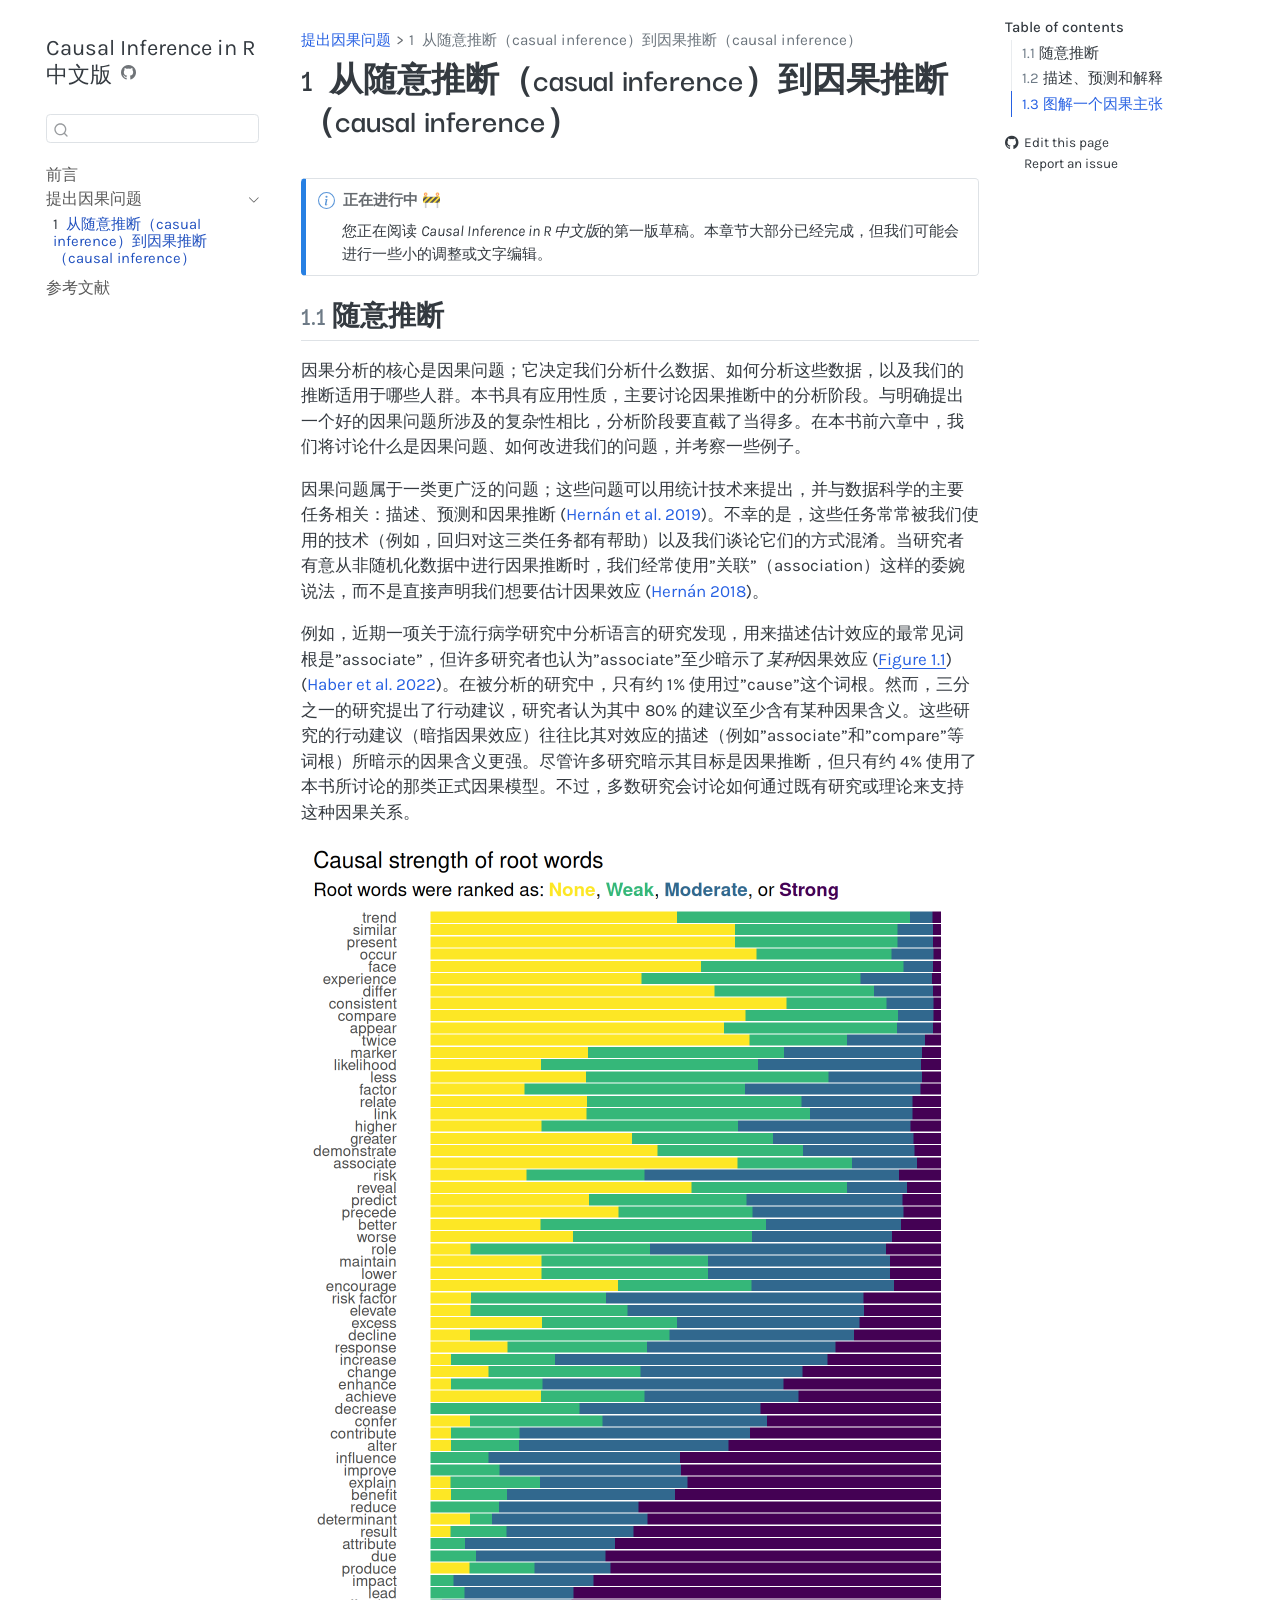
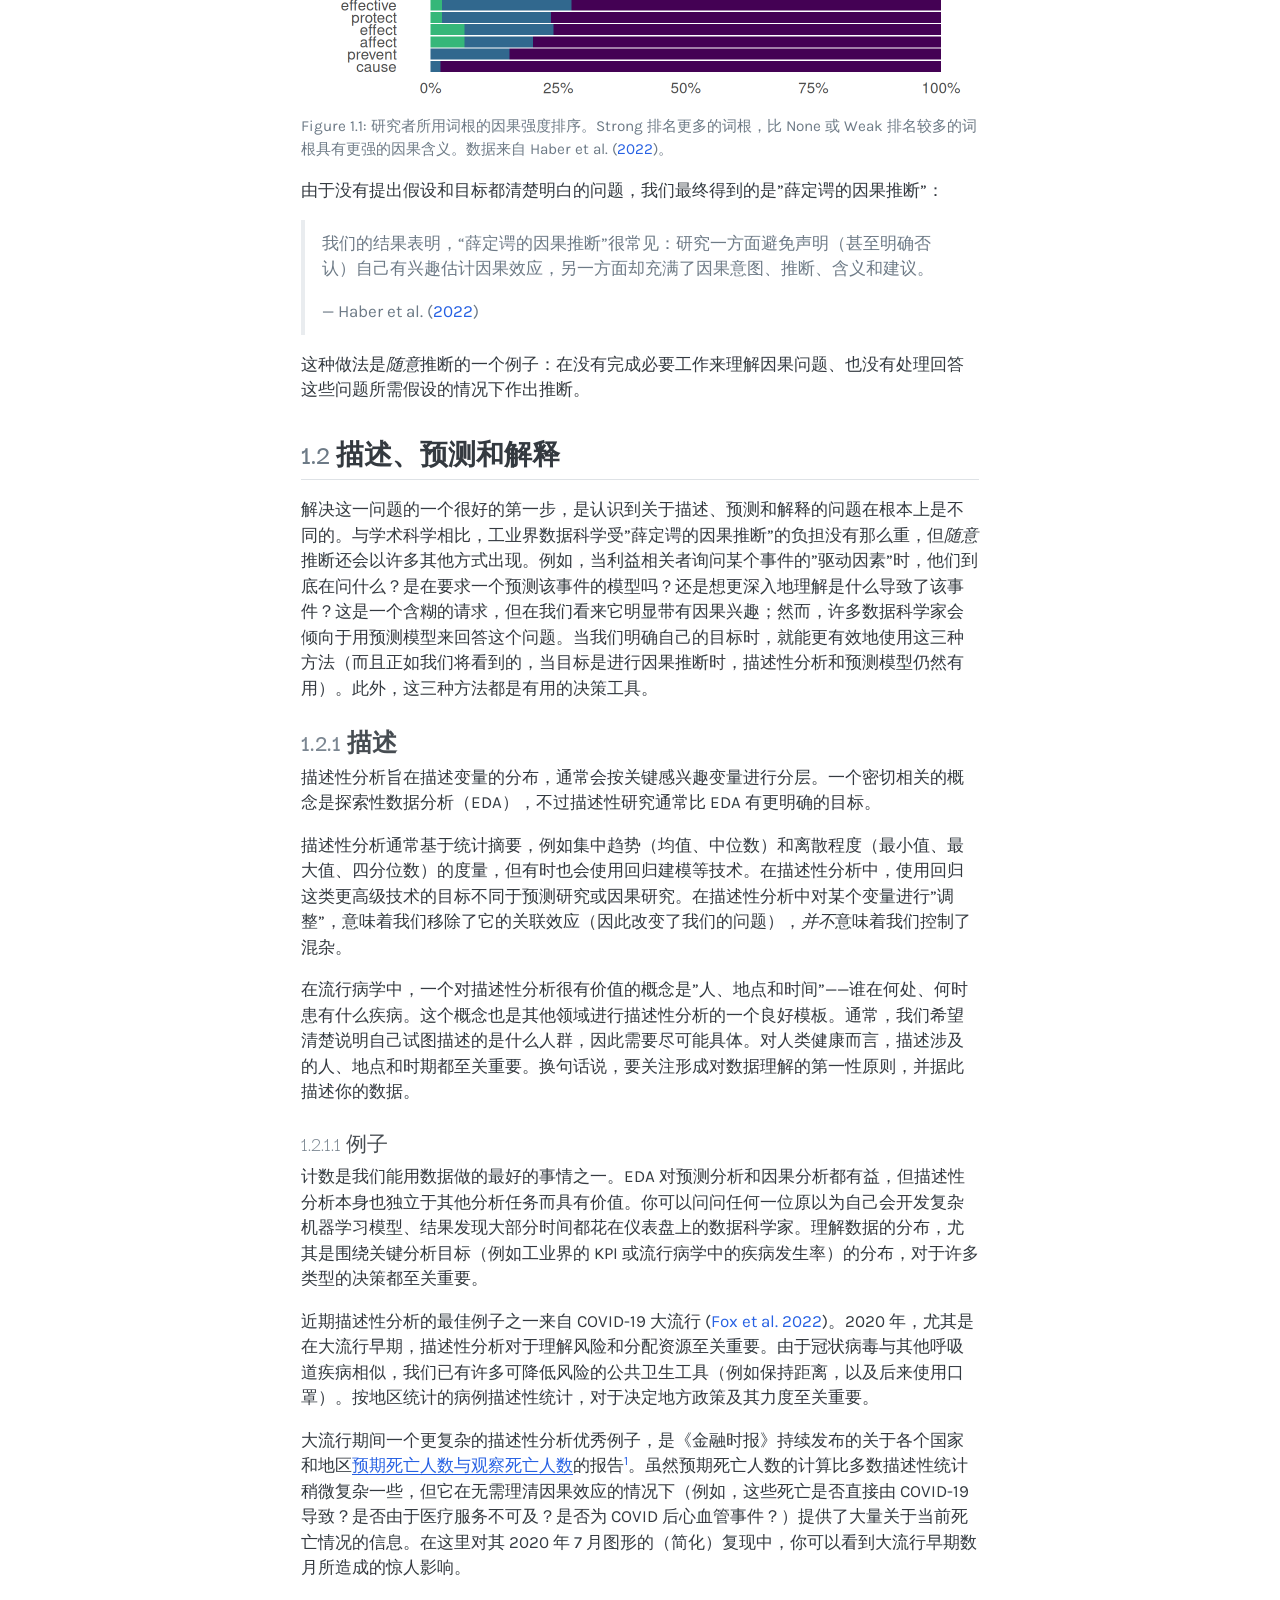
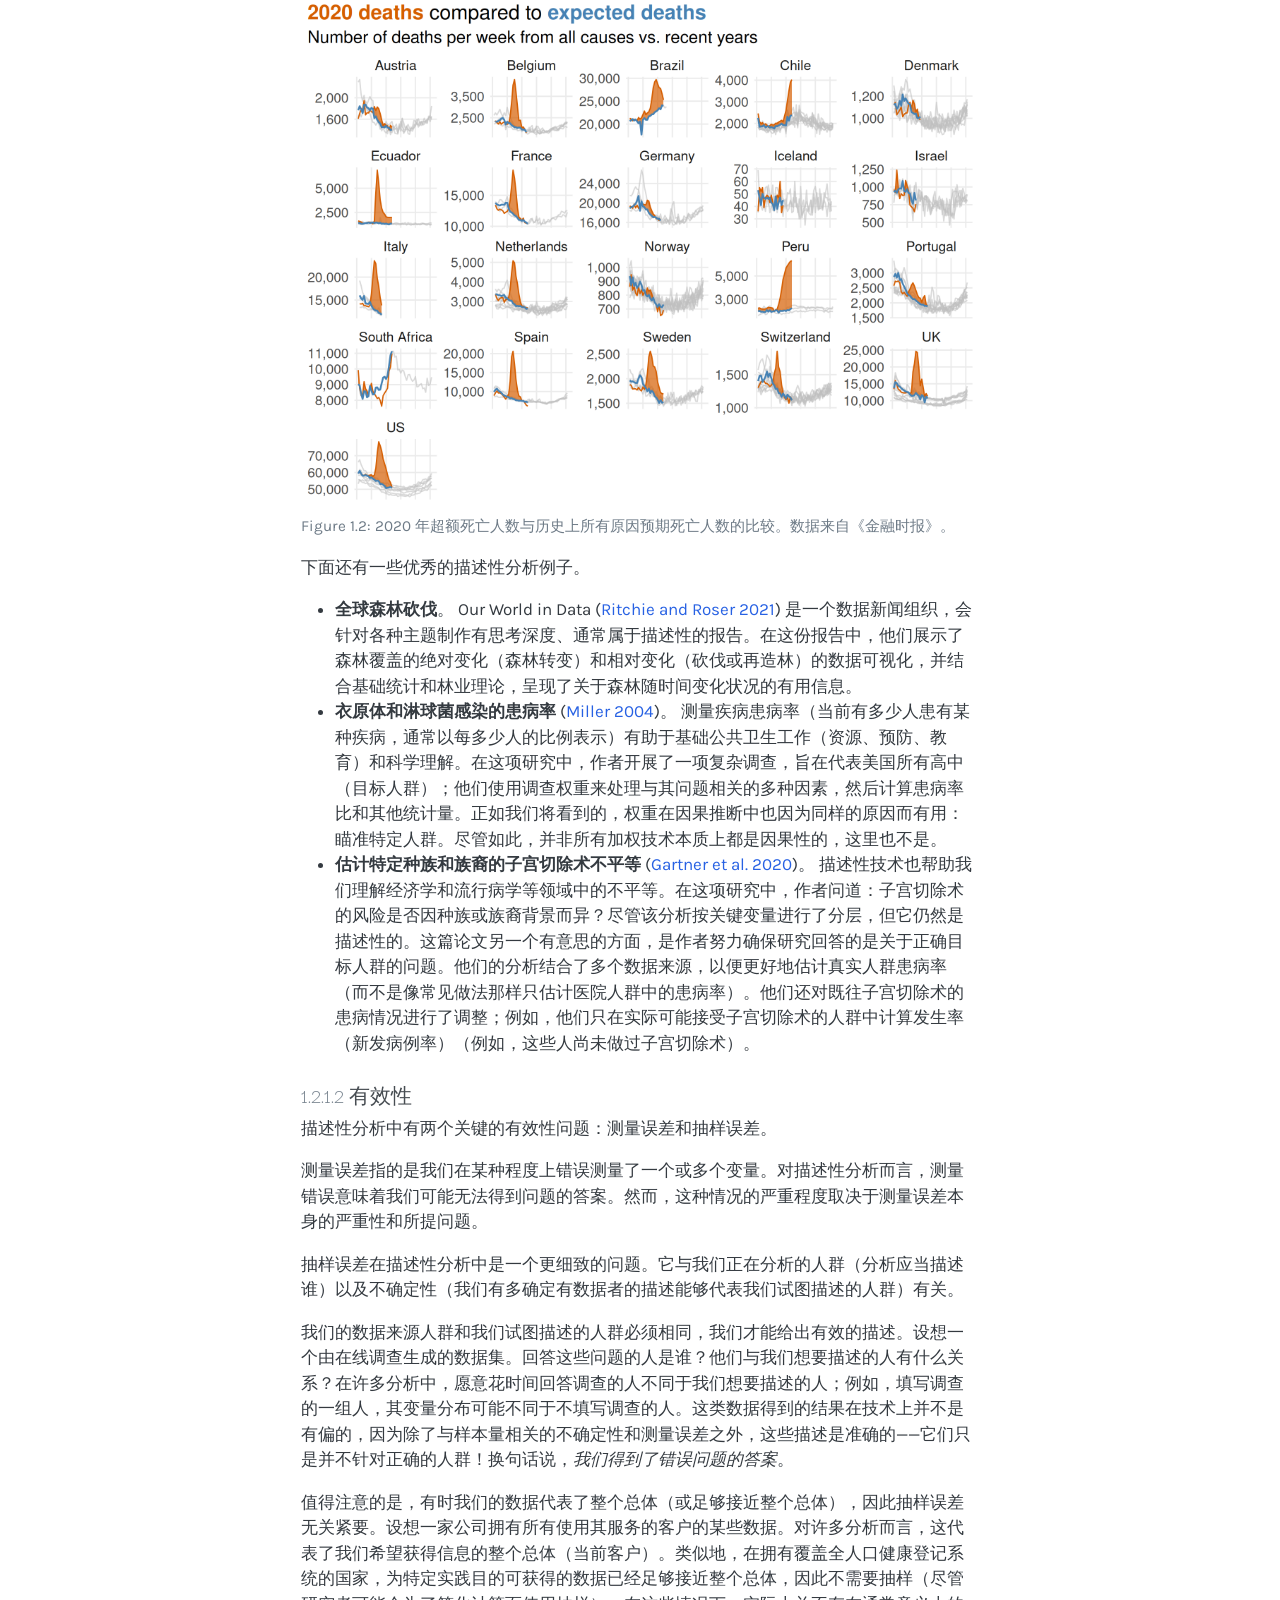
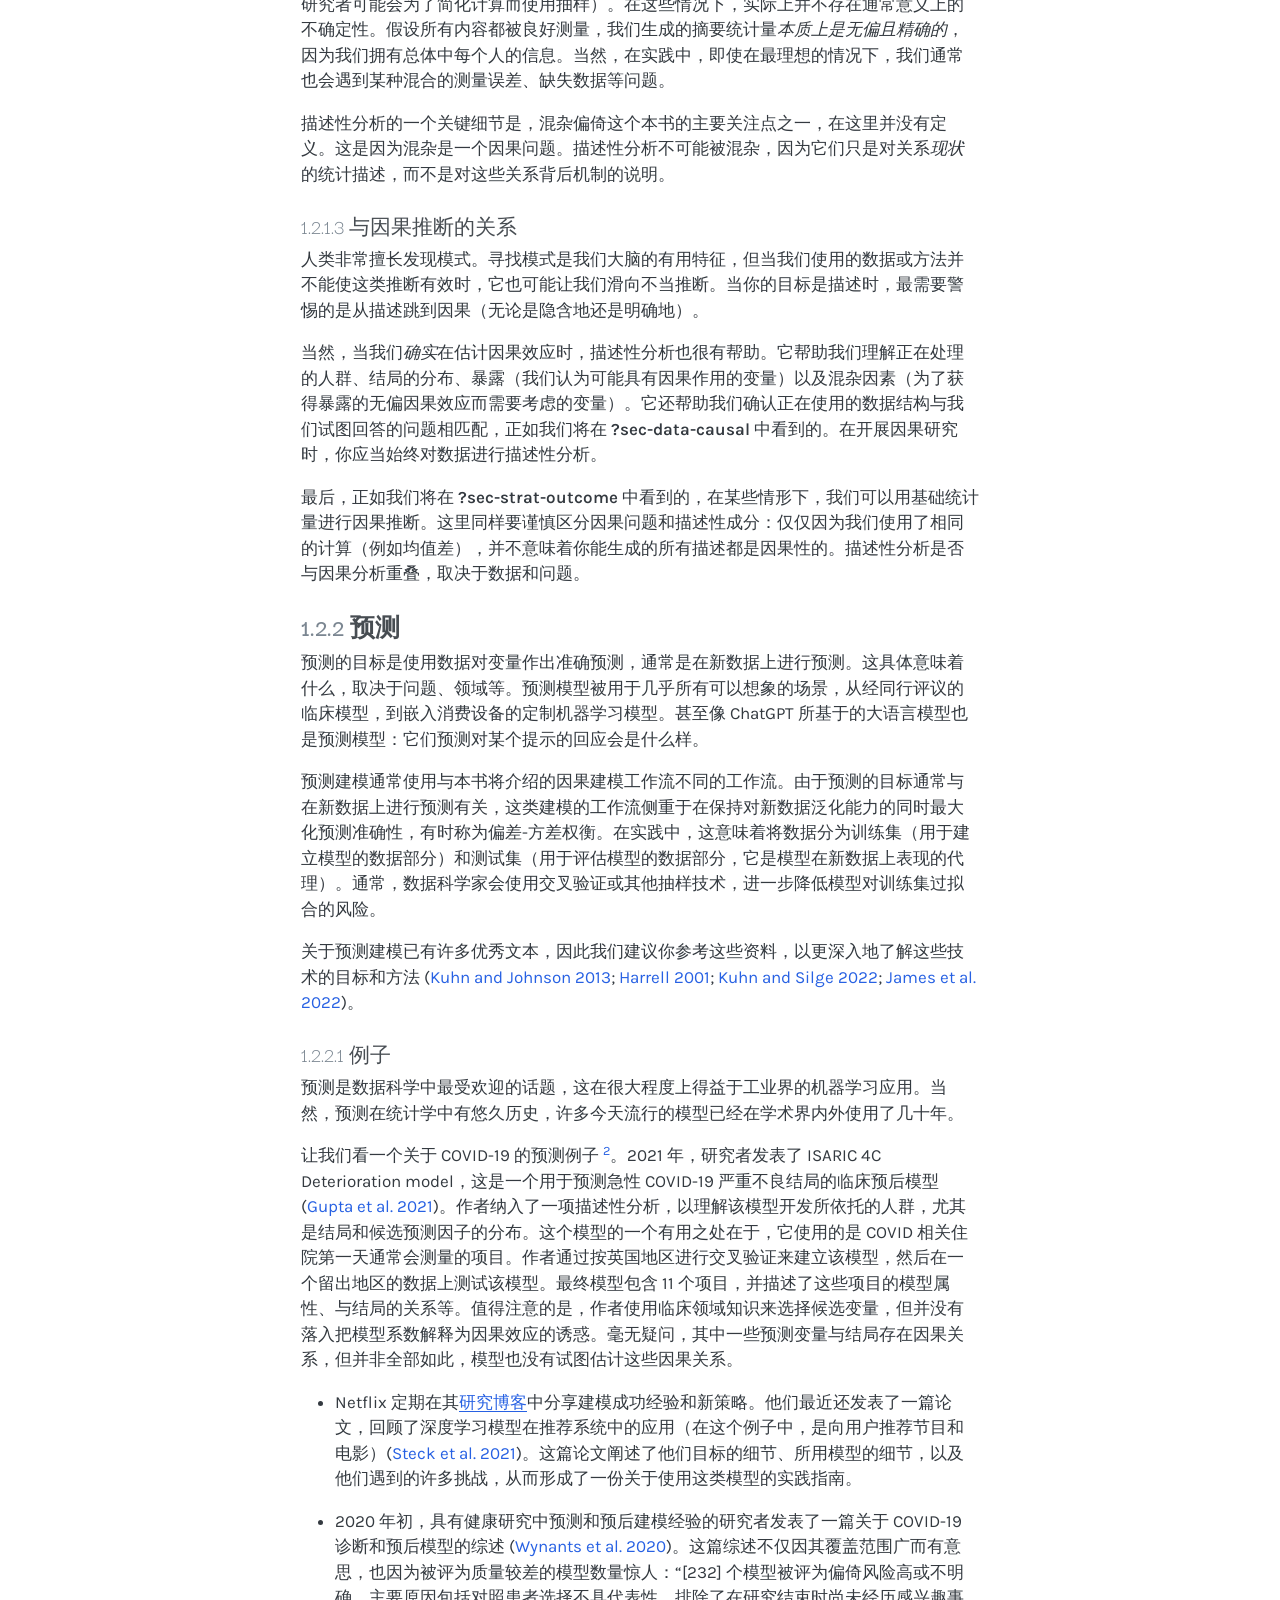
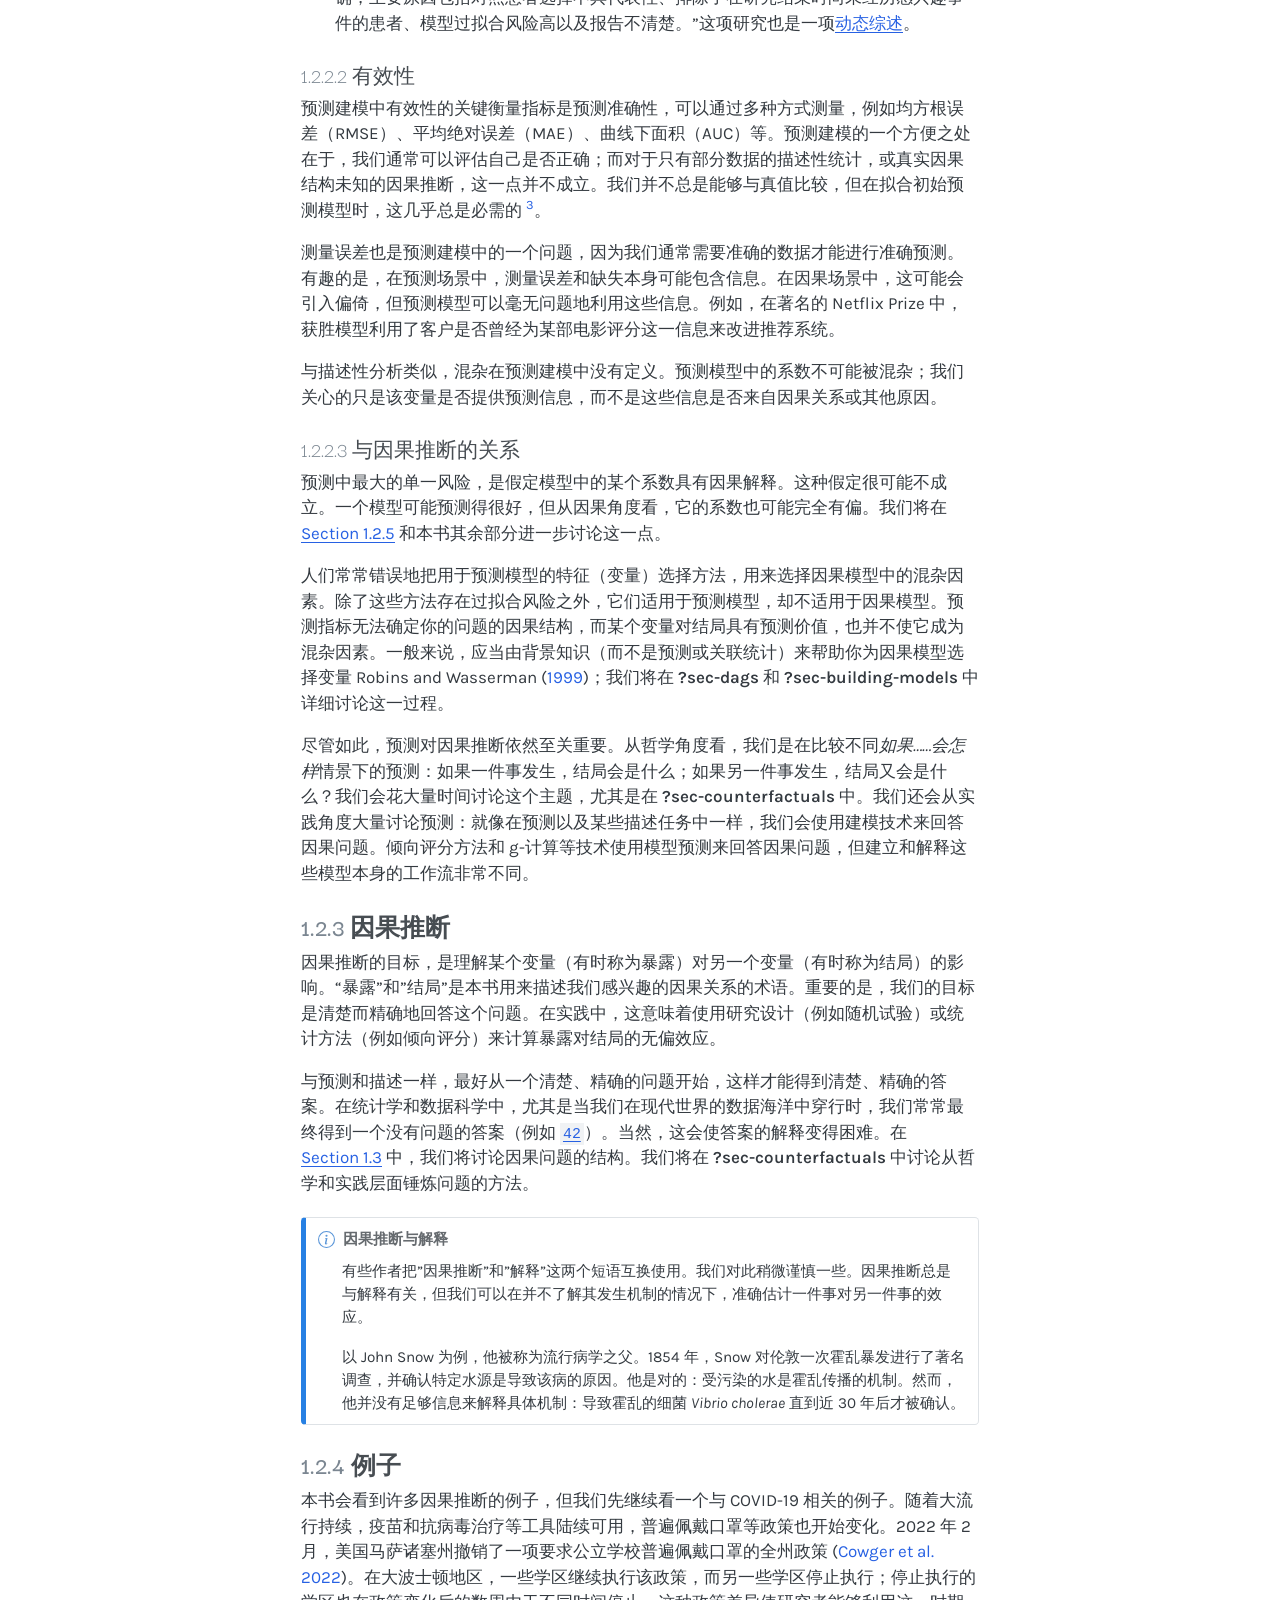
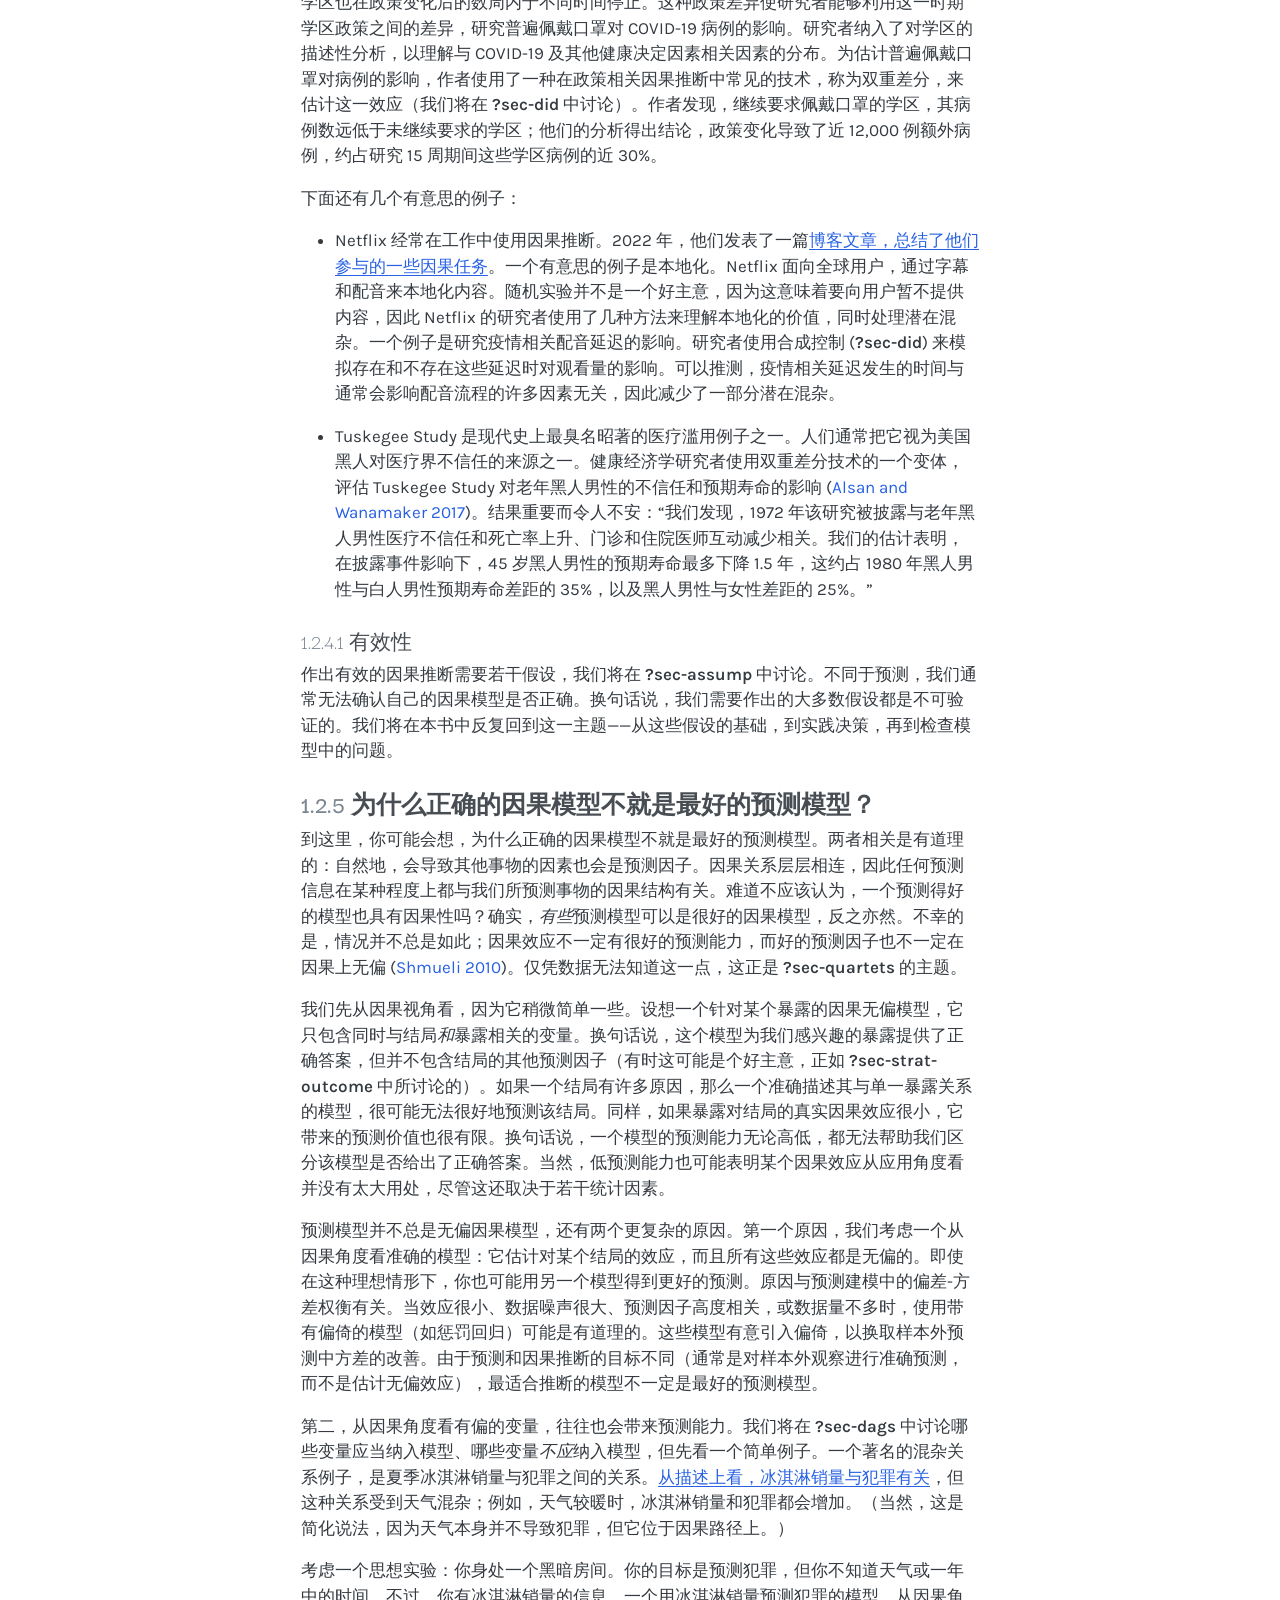
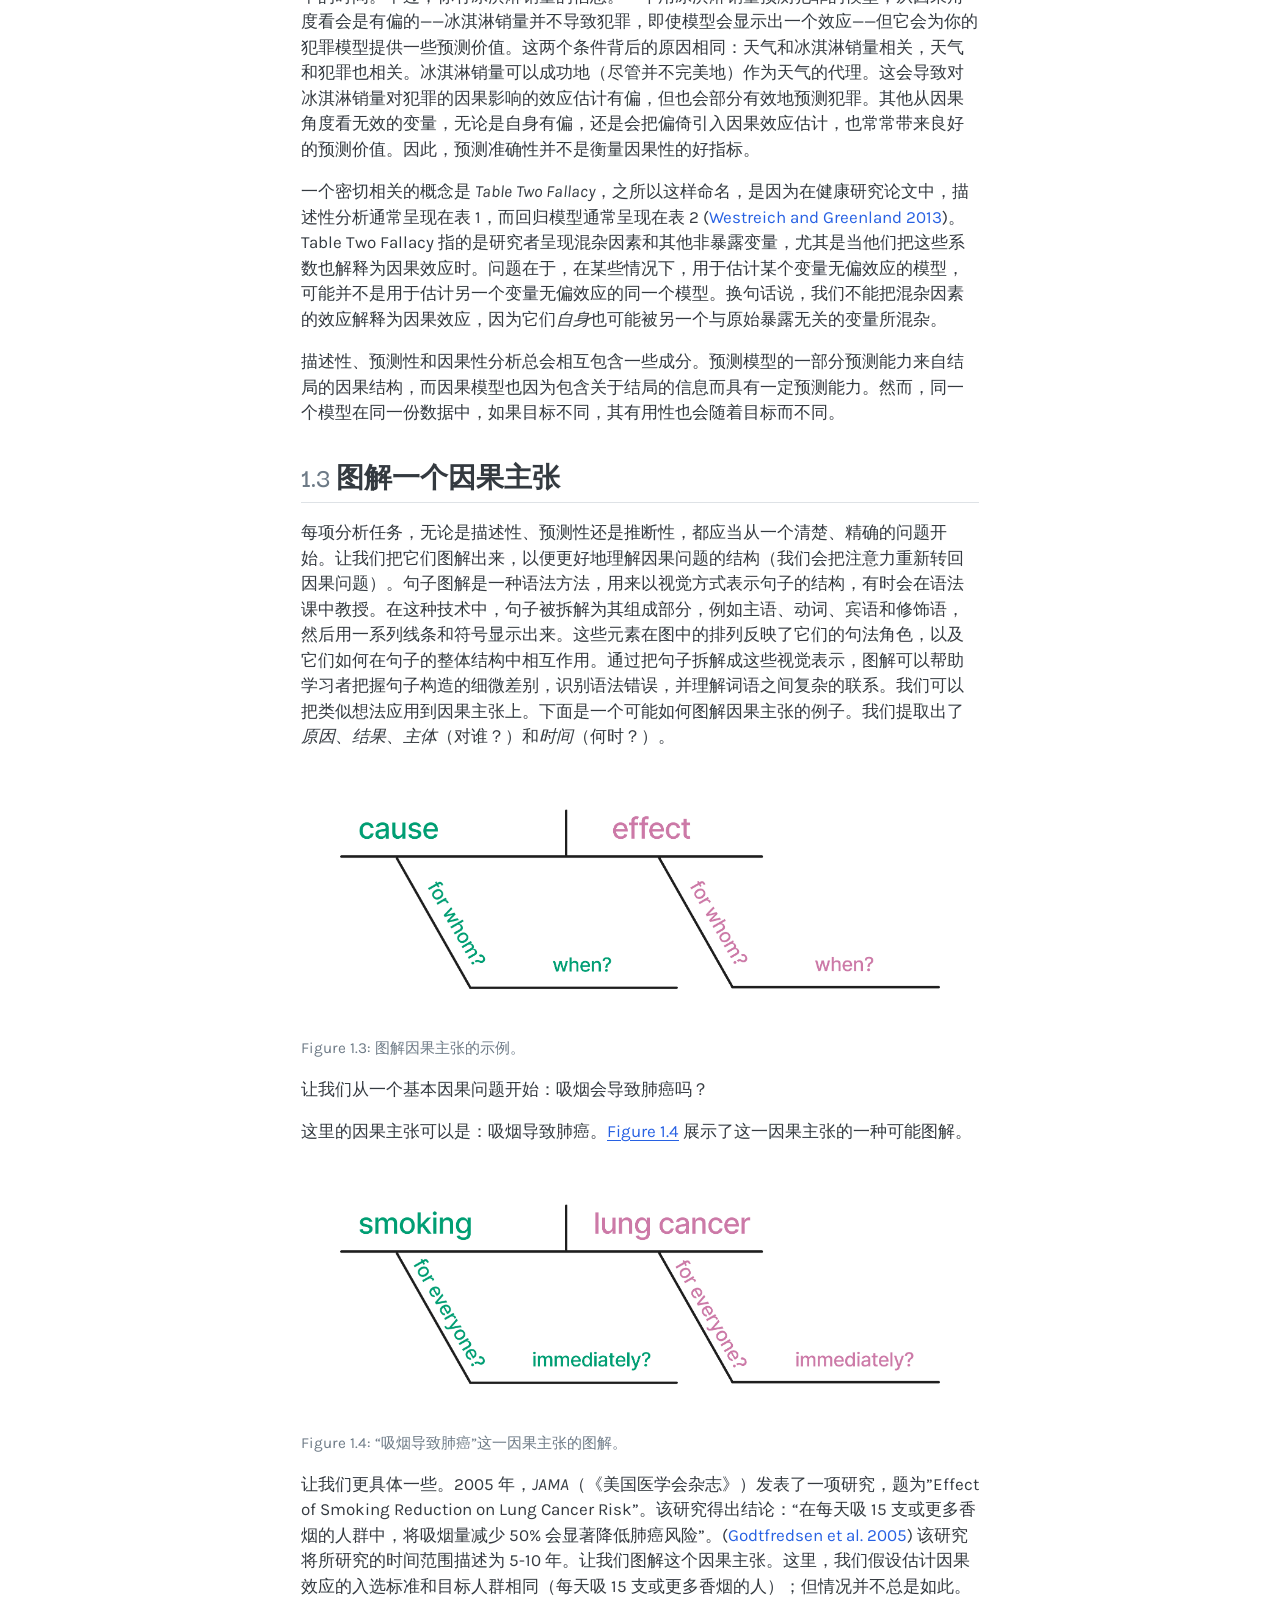
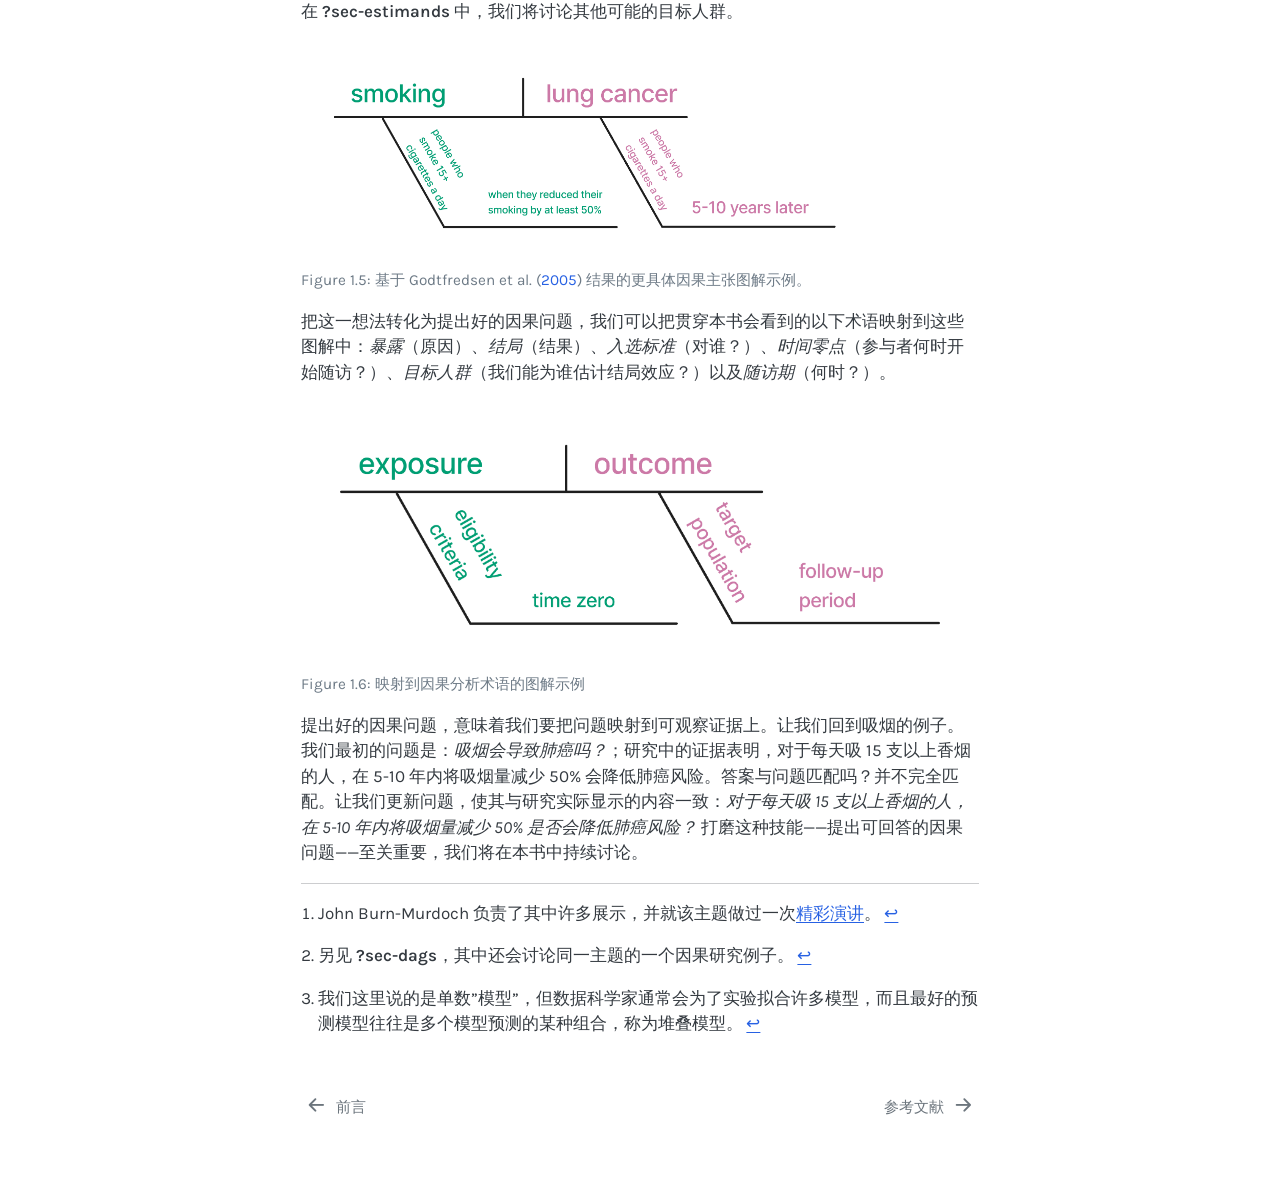
==== commit 9e7ec949: "deploy: ba9c92ba5756ba0301035030b529be55ca355311" ====
--- a/chapters/01-casual-to-causal.html
+++ b/chapters/01-casual-to-causal.html
@@ -227,8 +227,8 @@
 <section id="随意推断" class="level2" data-number="1.1">
 <h2 data-number="1.1" class="anchored" data-anchor-id="随意推断"><span class="header-section-number">1.1</span> 随意推断</h2>
 <p>因果分析的核心是因果问题；它决定我们分析什么数据、如何分析这些数据，以及我们的推断适用于哪些人群。本书具有应用性质，主要讨论因果推断中的分析阶段。与明确提出一个好的因果问题所涉及的复杂性相比，分析阶段要直截了当得多。在本书前六章中，我们将讨论什么是因果问题、如何改进我们的问题，并考察一些例子。</p>
-<p>因果问题属于一类更广泛的问题；这些问题可以用统计技术来提出，并与数据科学的主要任务相关：描述、预测和因果推断 <span class="citation" data-cites="hernan2019">(<a href="99-references.html#ref-hernan2019" role="doc-biblioref">Hernán et al. 2019</a>)</span>。不幸的是，这些任务常常被我们使用的技术（例如，回归对这三类任务都有帮助）以及我们谈论它们的方式混淆。当研究者有意从非随机化数据中进行因果推断时，我们经常使用“关联”（association）这样的委婉说法，而不是直接声明我们想要估计因果效应 <span class="citation" data-cites="Hernan2018">(<a href="99-references.html#ref-Hernan2018" role="doc-biblioref">Hernán 2018</a>)</span>。</p>
-<p>例如，近期一项关于流行病学研究中分析语言的研究发现，用来描述估计效应的最常见词根是“associate”，但许多研究者也认为“associate”至少暗示了<em>某种</em>因果效应 (<a href="#fig-word-ranking" class="quarto-xref">Figure&nbsp;<span>1.1</span></a>) <span class="citation" data-cites="haber_causal_language">(<a href="99-references.html#ref-haber_causal_language" role="doc-biblioref"><span class="nocase">Haber et al.</span> 2022</a>)</span>。在被分析的研究中，只有约 1% 使用过“cause”这个词根。然而，三分之一的研究提出了行动建议，研究者认为其中 80% 的建议至少含有某种因果含义。这些研究的行动建议（暗指因果效应）往往比其对效应的描述（例如“associate”和“compare”等词根）所暗示的因果含义更强。尽管许多研究暗示其目标是因果推断，但只有约 4% 使用了本书所讨论的那类正式因果模型。不过，多数研究会讨论如何通过既有研究或理论来支持这种因果关系。</p>
+<p>因果问题属于一类更广泛的问题；这些问题可以用统计技术来提出，并与数据科学的主要任务相关：描述、预测和因果推断 <span class="citation" data-cites="hernan2019">(<a href="99-references.html#ref-hernan2019" role="doc-biblioref">Hernán et al. 2019</a>)</span>。不幸的是，这些任务常常被我们使用的技术（例如，回归对这三类任务都有帮助）以及我们谈论它们的方式混淆。当研究者有意从非随机化数据中进行因果推断时，我们经常使用”关联”（association）这样的委婉说法，而不是直接声明我们想要估计因果效应 <span class="citation" data-cites="Hernan2018">(<a href="99-references.html#ref-Hernan2018" role="doc-biblioref">Hernán 2018</a>)</span>。</p>
+<p>例如，近期一项关于流行病学研究中分析语言的研究发现，用来描述估计效应的最常见词根是”associate”，但许多研究者也认为”associate”至少暗示了<em>某种</em>因果效应 (<a href="#fig-word-ranking" class="quarto-xref">Figure&nbsp;<span>1.1</span></a>) <span class="citation" data-cites="haber_causal_language">(<a href="99-references.html#ref-haber_causal_language" role="doc-biblioref"><span class="nocase">Haber et al.</span> 2022</a>)</span>。在被分析的研究中，只有约 1% 使用过”cause”这个词根。然而，三分之一的研究提出了行动建议，研究者认为其中 80% 的建议至少含有某种因果含义。这些研究的行动建议（暗指因果效应）往往比其对效应的描述（例如”associate”和”compare”等词根）所暗示的因果含义更强。尽管许多研究暗示其目标是因果推断，但只有约 4% 使用了本书所讨论的那类正式因果模型。不过，多数研究会讨论如何通过既有研究或理论来支持这种因果关系。</p>
 <div class="cell">
 <div class="cell-output-display">
 <div id="fig-word-ranking" class="quarto-float quarto-figure quarto-figure-center anchored">
@@ -243,7 +243,7 @@
 </div>
 </div>
 </div>
-<p>由于没有提出假设和目标都清楚明白的问题，我们最终得到的是“薛定谔的因果推断”：</p>
+<p>由于没有提出假设和目标都清楚明白的问题，我们最终得到的是”薛定谔的因果推断”：</p>
 <blockquote class="blockquote">
 <p>我们的结果表明，“薛定谔的因果推断”很常见：研究一方面避免声明（甚至明确否认）自己有兴趣估计因果效应，另一方面却充满了因果意图、推断、含义和建议。</p>
 <p>— <span class="citation" data-cites="haber_causal_language"><span class="nocase">Haber et al.</span> (<a href="99-references.html#ref-haber_causal_language" role="doc-biblioref">2022</a>)</span></p>
@@ -252,12 +252,12 @@
 </section>
 <section id="描述预测和解释" class="level2" data-number="1.2">
 <h2 data-number="1.2" class="anchored" data-anchor-id="描述预测和解释"><span class="header-section-number">1.2</span> 描述、预测和解释</h2>
-<p>解决这一问题的一个很好的第一步，是认识到关于描述、预测和解释的问题在根本上是不同的。与学术科学相比，工业界数据科学受“薛定谔的因果推断”的负担没有那么重，但<em>随意</em>推断还会以许多其他方式出现。例如，当利益相关者询问某个事件的“驱动因素”时，他们到底在问什么？是在要求一个预测该事件的模型吗？还是想更深入地理解是什么导致了该事件？这是一个含糊的请求，但在我们看来它明显带有因果兴趣；然而，许多数据科学家会倾向于用预测模型来回答这个问题。当我们明确自己的目标时，就能更有效地使用这三种方法（而且正如我们将看到的，当目标是进行因果推断时，描述性分析和预测模型仍然有用）。此外，这三种方法都是有用的决策工具。</p>
+<p>解决这一问题的一个很好的第一步，是认识到关于描述、预测和解释的问题在根本上是不同的。与学术科学相比，工业界数据科学受”薛定谔的因果推断”的负担没有那么重，但<em>随意</em>推断还会以许多其他方式出现。例如，当利益相关者询问某个事件的”驱动因素”时，他们到底在问什么？是在要求一个预测该事件的模型吗？还是想更深入地理解是什么导致了该事件？这是一个含糊的请求，但在我们看来它明显带有因果兴趣；然而，许多数据科学家会倾向于用预测模型来回答这个问题。当我们明确自己的目标时，就能更有效地使用这三种方法（而且正如我们将看到的，当目标是进行因果推断时，描述性分析和预测模型仍然有用）。此外，这三种方法都是有用的决策工具。</p>
 <section id="描述" class="level3" data-number="1.2.1">
 <h3 data-number="1.2.1" class="anchored" data-anchor-id="描述"><span class="header-section-number">1.2.1</span> 描述</h3>
 <p>描述性分析旨在描述变量的分布，通常会按关键感兴趣变量进行分层。一个密切相关的概念是探索性数据分析（EDA），不过描述性研究通常比 EDA 有更明确的目标。</p>
-<p>描述性分析通常基于统计摘要，例如集中趋势（均值、中位数）和离散程度（最小值、最大值、四分位数）的度量，但有时也会使用回归建模等技术。在描述性分析中，使用回归这类更高级技术的目标不同于预测研究或因果研究。在描述性分析中对某个变量进行“调整”，意味着我们移除了它的关联效应（因此改变了我们的问题），<em>并不</em>意味着我们控制了混杂。</p>
-<p>在流行病学中，一个对描述性分析很有价值的概念是“人、地点和时间”——谁在何处、何时患有什么疾病。这个概念也是其他领域进行描述性分析的一个良好模板。通常，我们希望清楚说明自己试图描述的是什么人群，因此需要尽可能具体。对人类健康而言，描述涉及的人、地点和时期都至关重要。换句话说，要关注形成对数据理解的第一性原则，并据此描述你的数据。</p>
+<p>描述性分析通常基于统计摘要，例如集中趋势（均值、中位数）和离散程度（最小值、最大值、四分位数）的度量，但有时也会使用回归建模等技术。在描述性分析中，使用回归这类更高级技术的目标不同于预测研究或因果研究。在描述性分析中对某个变量进行”调整”，意味着我们移除了它的关联效应（因此改变了我们的问题），<em>并不</em>意味着我们控制了混杂。</p>
+<p>在流行病学中，一个对描述性分析很有价值的概念是”人、地点和时间”——谁在何处、何时患有什么疾病。这个概念也是其他领域进行描述性分析的一个良好模板。通常，我们希望清楚说明自己试图描述的是什么人群，因此需要尽可能具体。对人类健康而言，描述涉及的人、地点和时期都至关重要。换句话说，要关注形成对数据理解的第一性原则，并据此描述你的数据。</p>
 <section id="例子" class="level4" data-number="1.2.1.1">
 <h4 data-number="1.2.1.1" class="anchored" data-anchor-id="例子"><span class="header-section-number">1.2.1.1</span> 例子</h4>
 <p>计数是我们能用数据做的最好的事情之一。EDA 对预测分析和因果分析都有益，但描述性分析本身也独立于其他分析任务而具有价值。你可以问问任何一位原以为自己会开发复杂机器学习模型、结果发现大部分时间都花在仪表盘上的数据科学家。理解数据的分布，尤其是围绕关键分析目标（例如工业界的 KPI 或流行病学中的疾病发生率）的分布，对于许多类型的决策都至关重要。</p>
@@ -329,7 +329,7 @@
 </section>
 <section id="因果推断" class="level3" data-number="1.2.3">
 <h3 data-number="1.2.3" class="anchored" data-anchor-id="因果推断"><span class="header-section-number">1.2.3</span> 因果推断</h3>
-<p>因果推断的目标，是理解某个变量（有时称为暴露）对另一个变量（有时称为结局）的影响。“暴露”和“结局”是本书用来描述我们感兴趣的因果关系的术语。重要的是，我们的目标是清楚而精确地回答这个问题。在实践中，这意味着使用研究设计（例如随机试验）或统计方法（例如倾向评分）来计算暴露对结局的无偏效应。</p>
+<p>因果推断的目标，是理解某个变量（有时称为暴露）对另一个变量（有时称为结局）的影响。“暴露”和”结局”是本书用来描述我们感兴趣的因果关系的术语。重要的是，我们的目标是清楚而精确地回答这个问题。在实践中，这意味着使用研究设计（例如随机试验）或统计方法（例如倾向评分）来计算暴露对结局的无偏效应。</p>
 <p>与预测和描述一样，最好从一个清楚、精确的问题开始，这样才能得到清楚、精确的答案。在统计学和数据科学中，尤其是当我们在现代世界的数据海洋中穿行时，我们常常最终得到一个没有问题的答案（例如 <a href="https://en.wikipedia.org/wiki/42_(number)#The_Hitchhiker's_Guide_to_the_Galaxy"><code>42</code></a>）。当然，这会使答案的解释变得困难。在 <a href="#sec-diag" class="quarto-xref"><span>Section 1.3</span></a> 中，我们将讨论因果问题的结构。我们将在 <span class="quarto-unresolved-ref">?sec-counterfactuals</span> 中讨论从哲学和实践层面锤炼问题的方法。</p>
 <div class="callout callout-style-simple callout-note callout-titled">
 <div class="callout-header d-flex align-content-center">
@@ -341,7 +341,7 @@
 </div>
 </div>
 <div class="callout-body-container callout-body">
-<p>有些作者把“因果推断”和“解释”这两个短语互换使用。我们对此稍微谨慎一些。因果推断总是与解释有关，但我们可以在并不了解其发生机制的情况下，准确估计一件事对另一件事的效应。</p>
+<p>有些作者把”因果推断”和”解释”这两个短语互换使用。我们对此稍微谨慎一些。因果推断总是与解释有关，但我们可以在并不了解其发生机制的情况下，准确估计一件事对另一件事的效应。</p>
 <p>以 John Snow 为例，他被称为流行病学之父。1854 年，Snow 对伦敦一次霍乱暴发进行了著名调查，并确认特定水源是导致该病的原因。他是对的：受污染的水是霍乱传播的机制。然而，他并没有足够信息来解释具体机制：导致霍乱的细菌 <em>Vibrio cholerae</em> 直到近 30 年后才被确认。</p>
 </div>
 </div>
@@ -405,7 +405,7 @@
 </div>
 </div>
 </div>
-<p>让我们更具体一些。2005 年，<em>JAMA</em>（《美国医学会杂志》）发表了一项研究，题为“Effect of Smoking Reduction on Lung Cancer Risk”。该研究得出结论：“在每天吸 15 支或更多香烟的人群中，将吸烟量减少 50% 会显著降低肺癌风险”。<span class="citation" data-cites="godtfredsen2005effect">(<a href="99-references.html#ref-godtfredsen2005effect" role="doc-biblioref">Godtfredsen et al. 2005</a>)</span> 该研究将所研究的时间范围描述为 5-10 年。让我们图解这个因果主张。这里，我们假设估计因果效应的入选标准和目标人群相同（每天吸 15 支或更多香烟的人）；但情况并不总是如此。在 <span class="quarto-unresolved-ref">?sec-estimands</span> 中，我们将讨论其他可能的目标人群。</p>
+<p>让我们更具体一些。2005 年，<em>JAMA</em>（《美国医学会杂志》）发表了一项研究，题为”Effect of Smoking Reduction on Lung Cancer Risk”。该研究得出结论：“在每天吸 15 支或更多香烟的人群中，将吸烟量减少 50% 会显著降低肺癌风险”。<span class="citation" data-cites="godtfredsen2005effect">(<a href="99-references.html#ref-godtfredsen2005effect" role="doc-biblioref">Godtfredsen et al. 2005</a>)</span> 该研究将所研究的时间范围描述为 5-10 年。让我们图解这个因果主张。这里，我们假设估计因果效应的入选标准和目标人群相同（每天吸 15 支或更多香烟的人）；但情况并不总是如此。在 <span class="quarto-unresolved-ref">?sec-estimands</span> 中，我们将讨论其他可能的目标人群。</p>
 <div class="cell">
 <div class="cell-output-display">
 <div id="fig-diagram-3" class="quarto-float quarto-figure quarto-figure-center anchored">
@@ -506,7 +506,7 @@
 <ol>
 <li id="fn1"><p>John Burn-Murdoch 负责了其中许多展示，并就该主题做过一次<a href="https://cloud.rstudio.com/resources/rstudioglobal-2021/reporting-on-and-visualising-the-pandemic/">精彩演讲</a>。<a href="#fnref1" class="footnote-back" role="doc-backlink">↩︎</a></p></li>
 <li id="fn2"><p>另见 <span class="quarto-unresolved-ref">?sec-dags</span>，其中还会讨论同一主题的一个因果研究例子。<a href="#fnref2" class="footnote-back" role="doc-backlink">↩︎</a></p></li>
-<li id="fn3"><p>我们这里说的是单数“模型”，但数据科学家通常会为了实验拟合许多模型，而且最好的预测模型往往是多个模型预测的某种组合，称为堆叠模型。<a href="#fnref3" class="footnote-back" role="doc-backlink">↩︎</a></p></li>
+<li id="fn3"><p>我们这里说的是单数”模型”，但数据科学家通常会为了实验拟合许多模型，而且最好的预测模型往往是多个模型预测的某种组合，称为堆叠模型。<a href="#fnref3" class="footnote-back" role="doc-backlink">↩︎</a></p></li>
 </ol>
 </section>
 
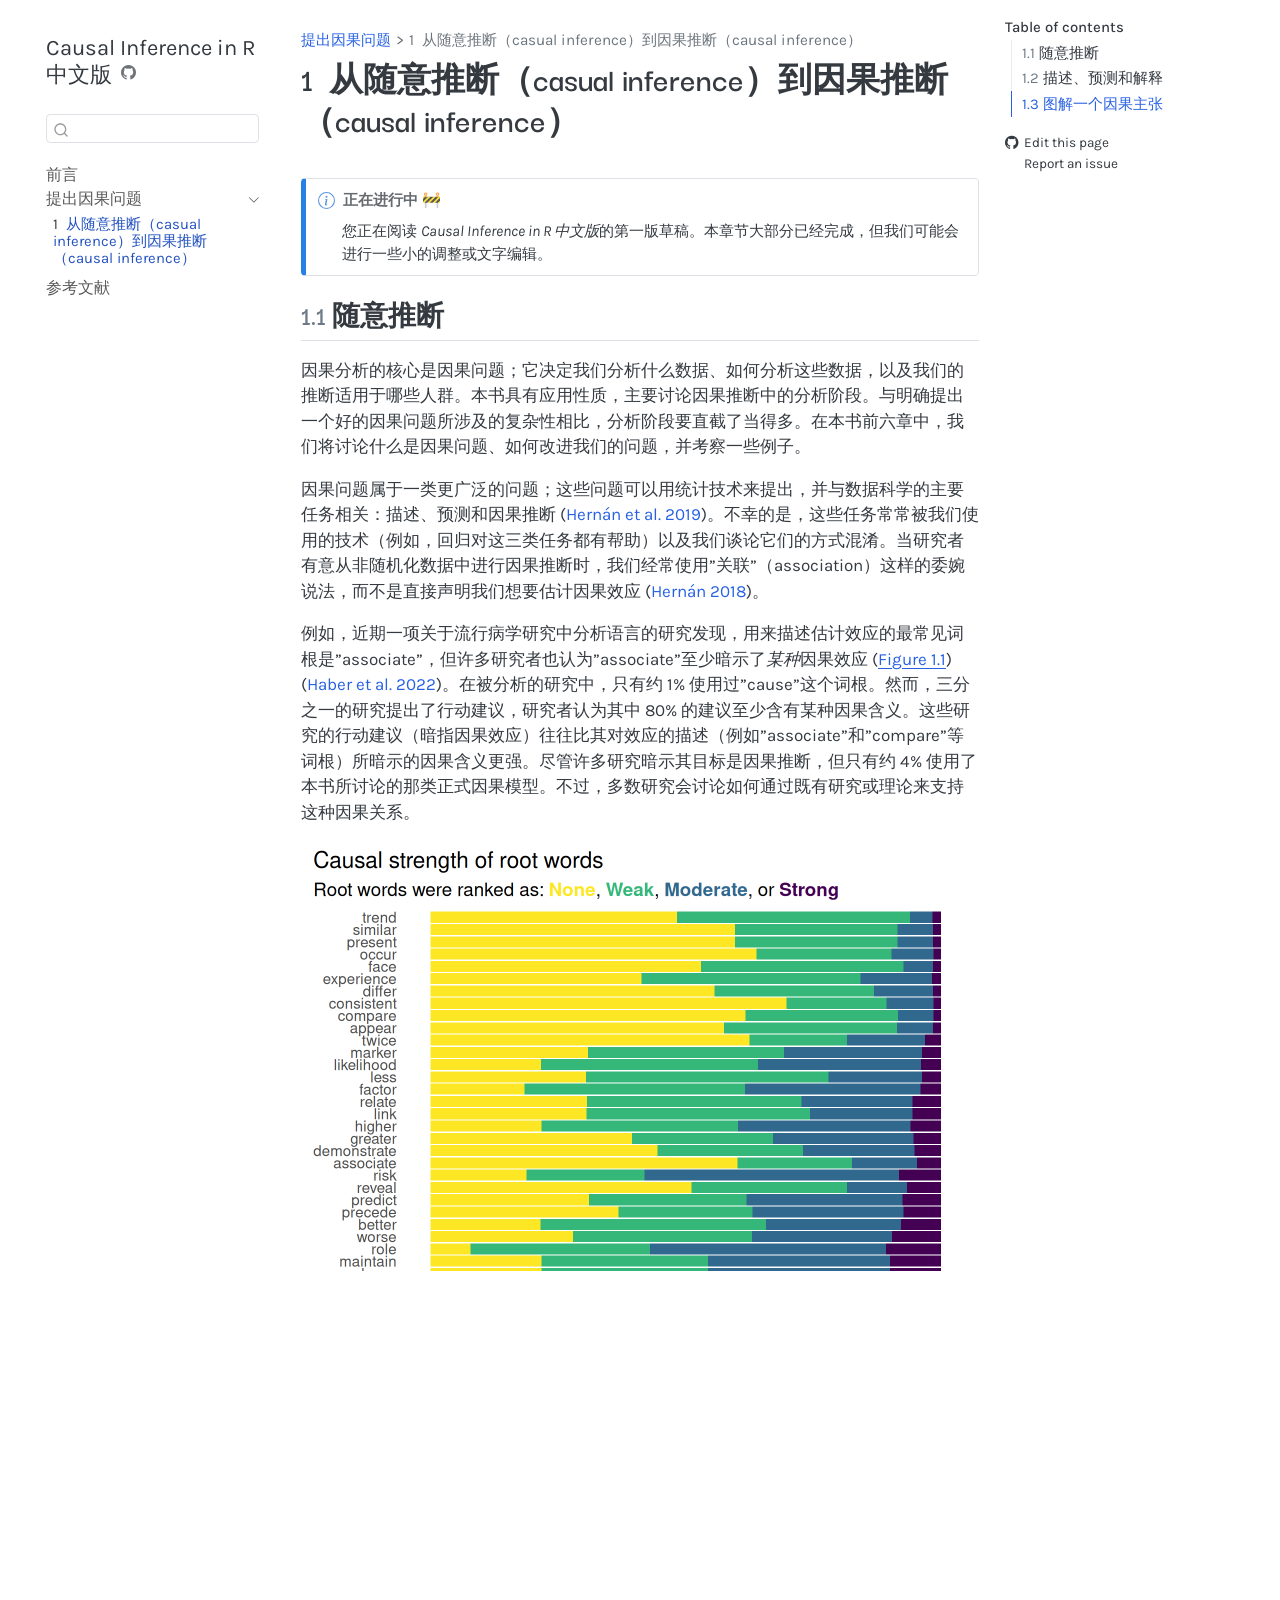
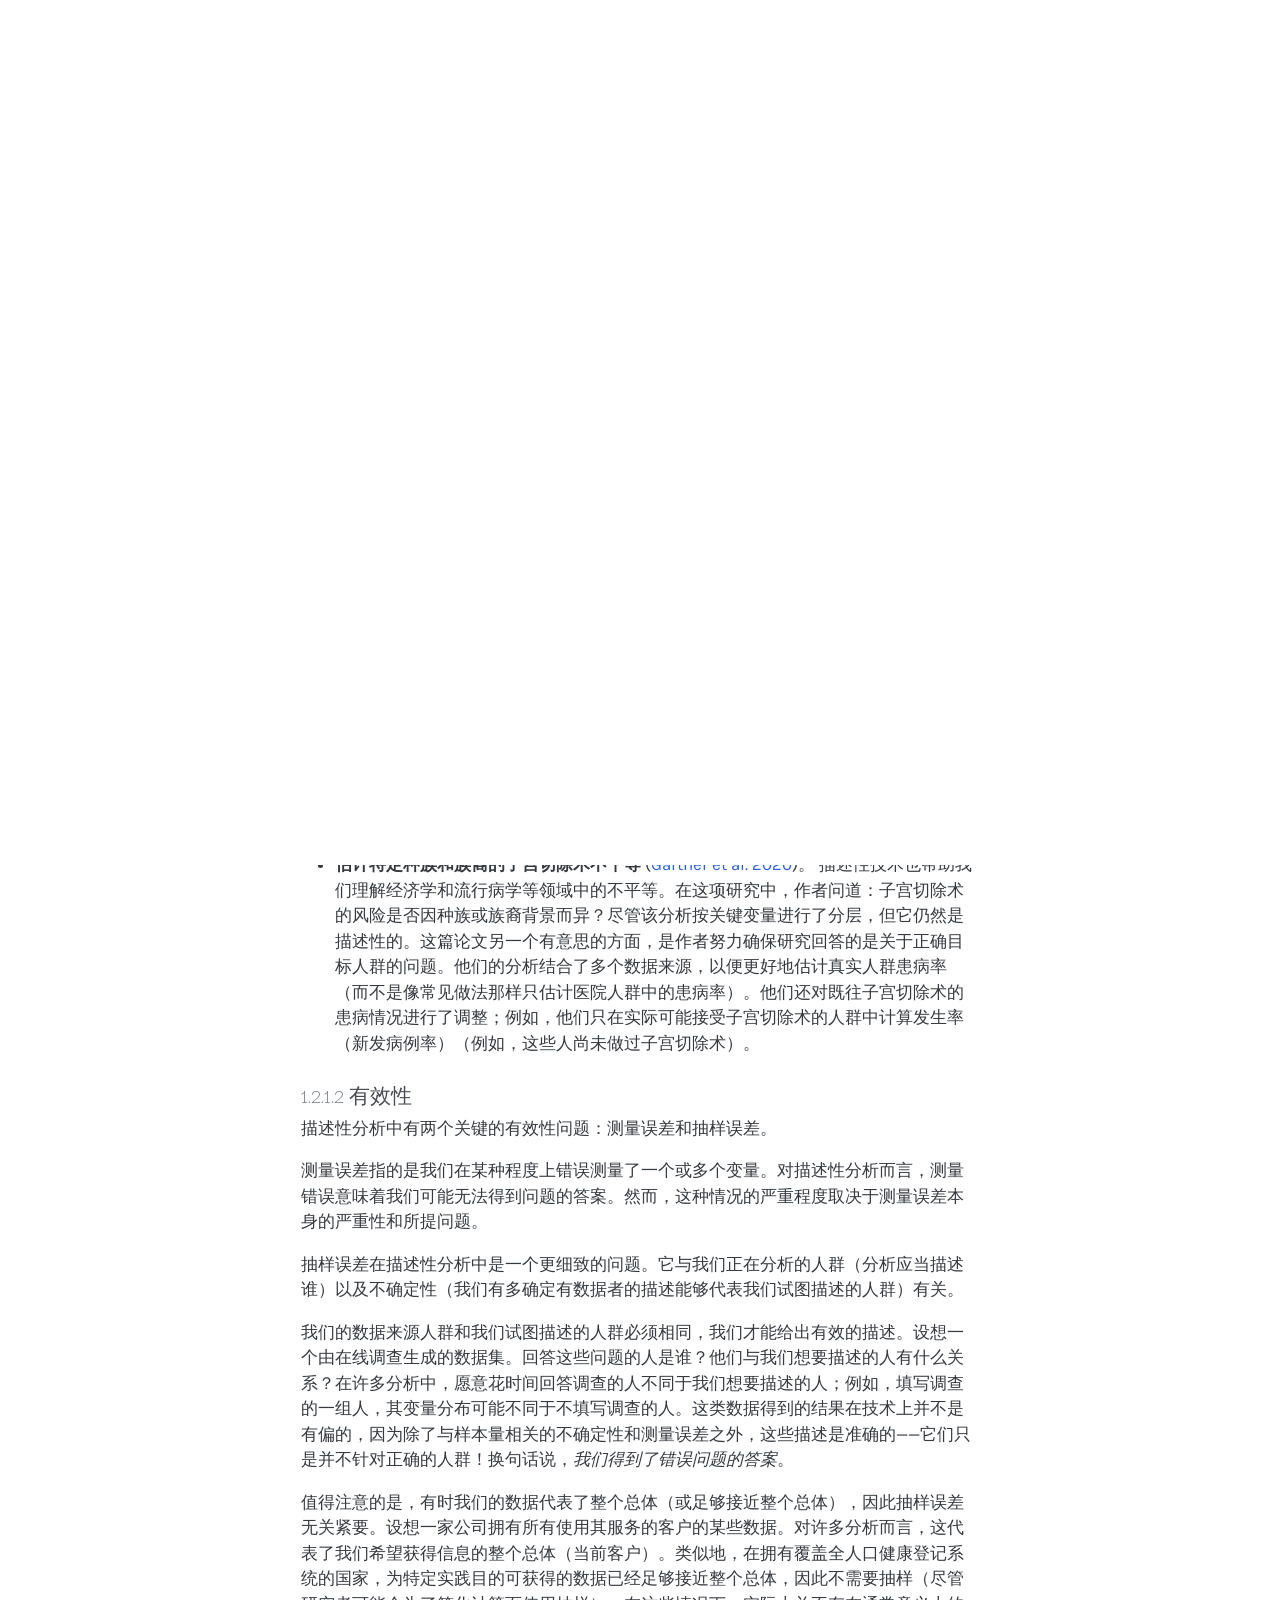
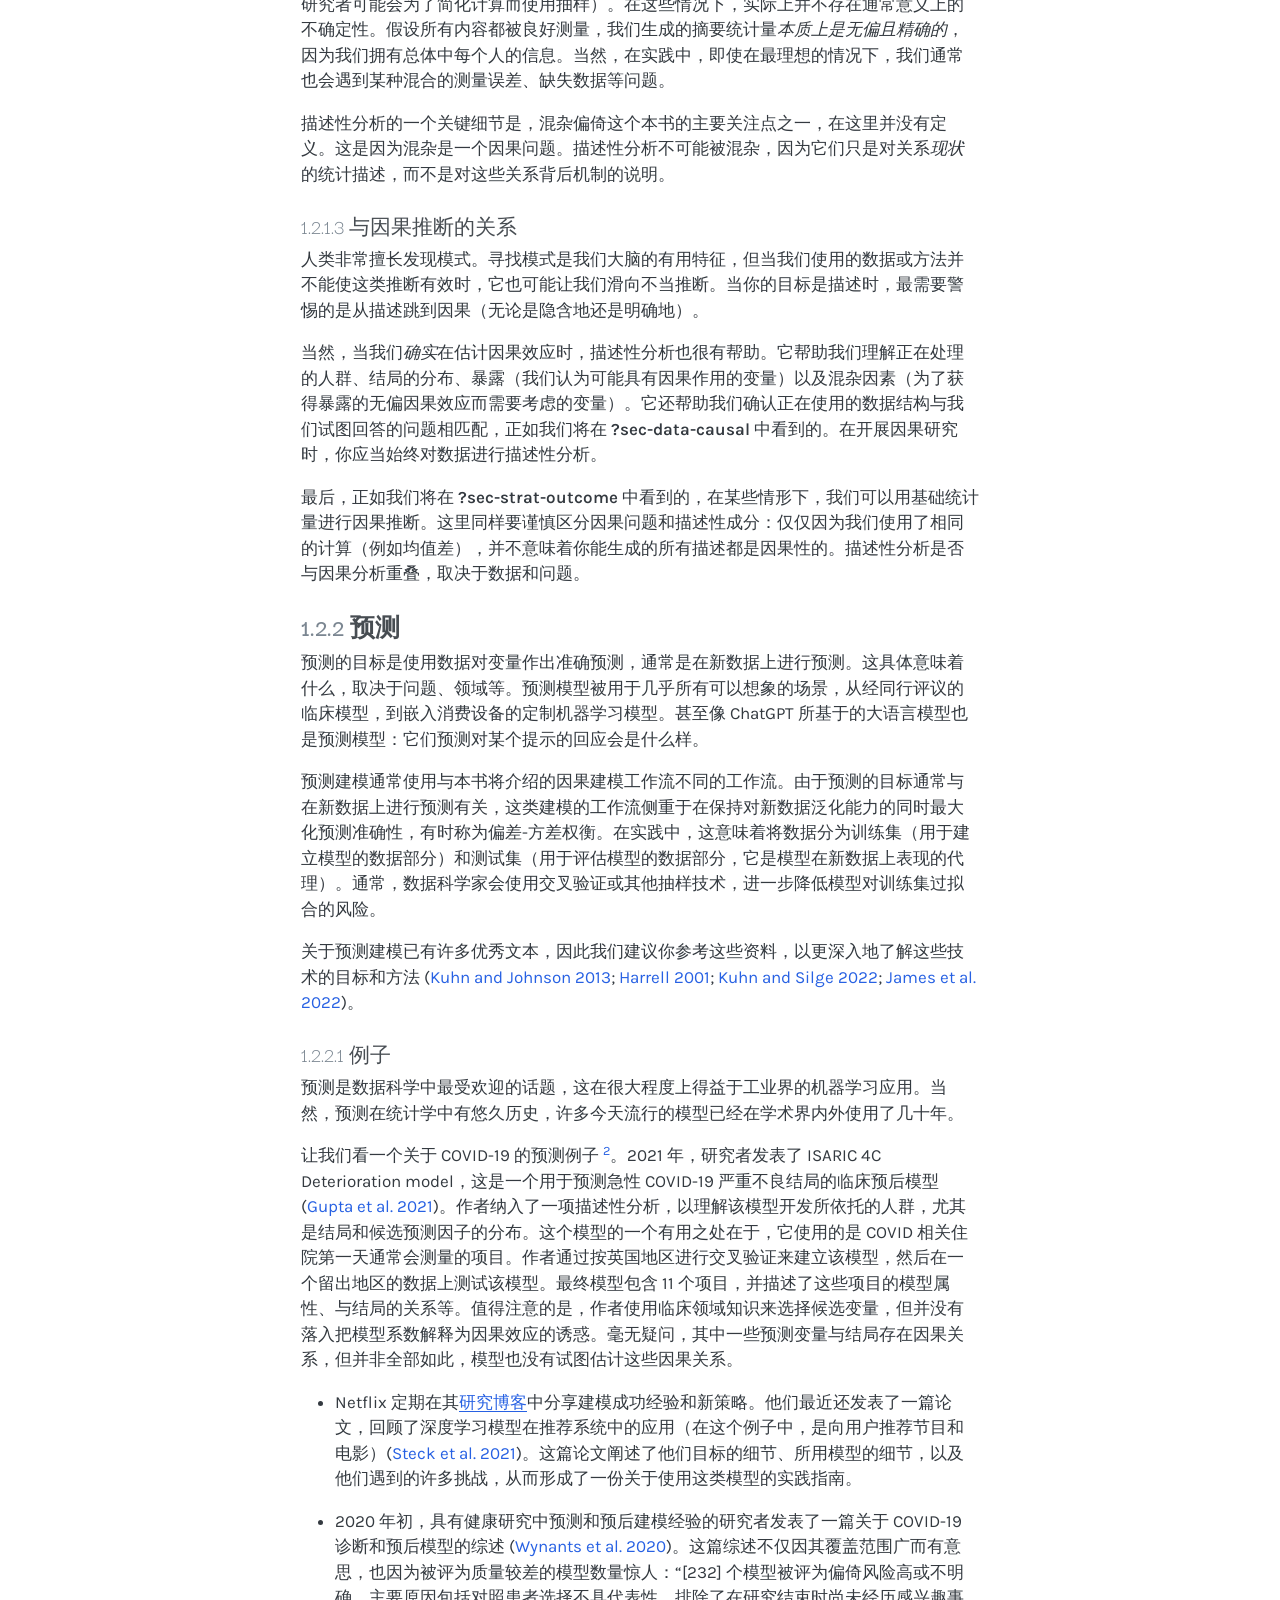
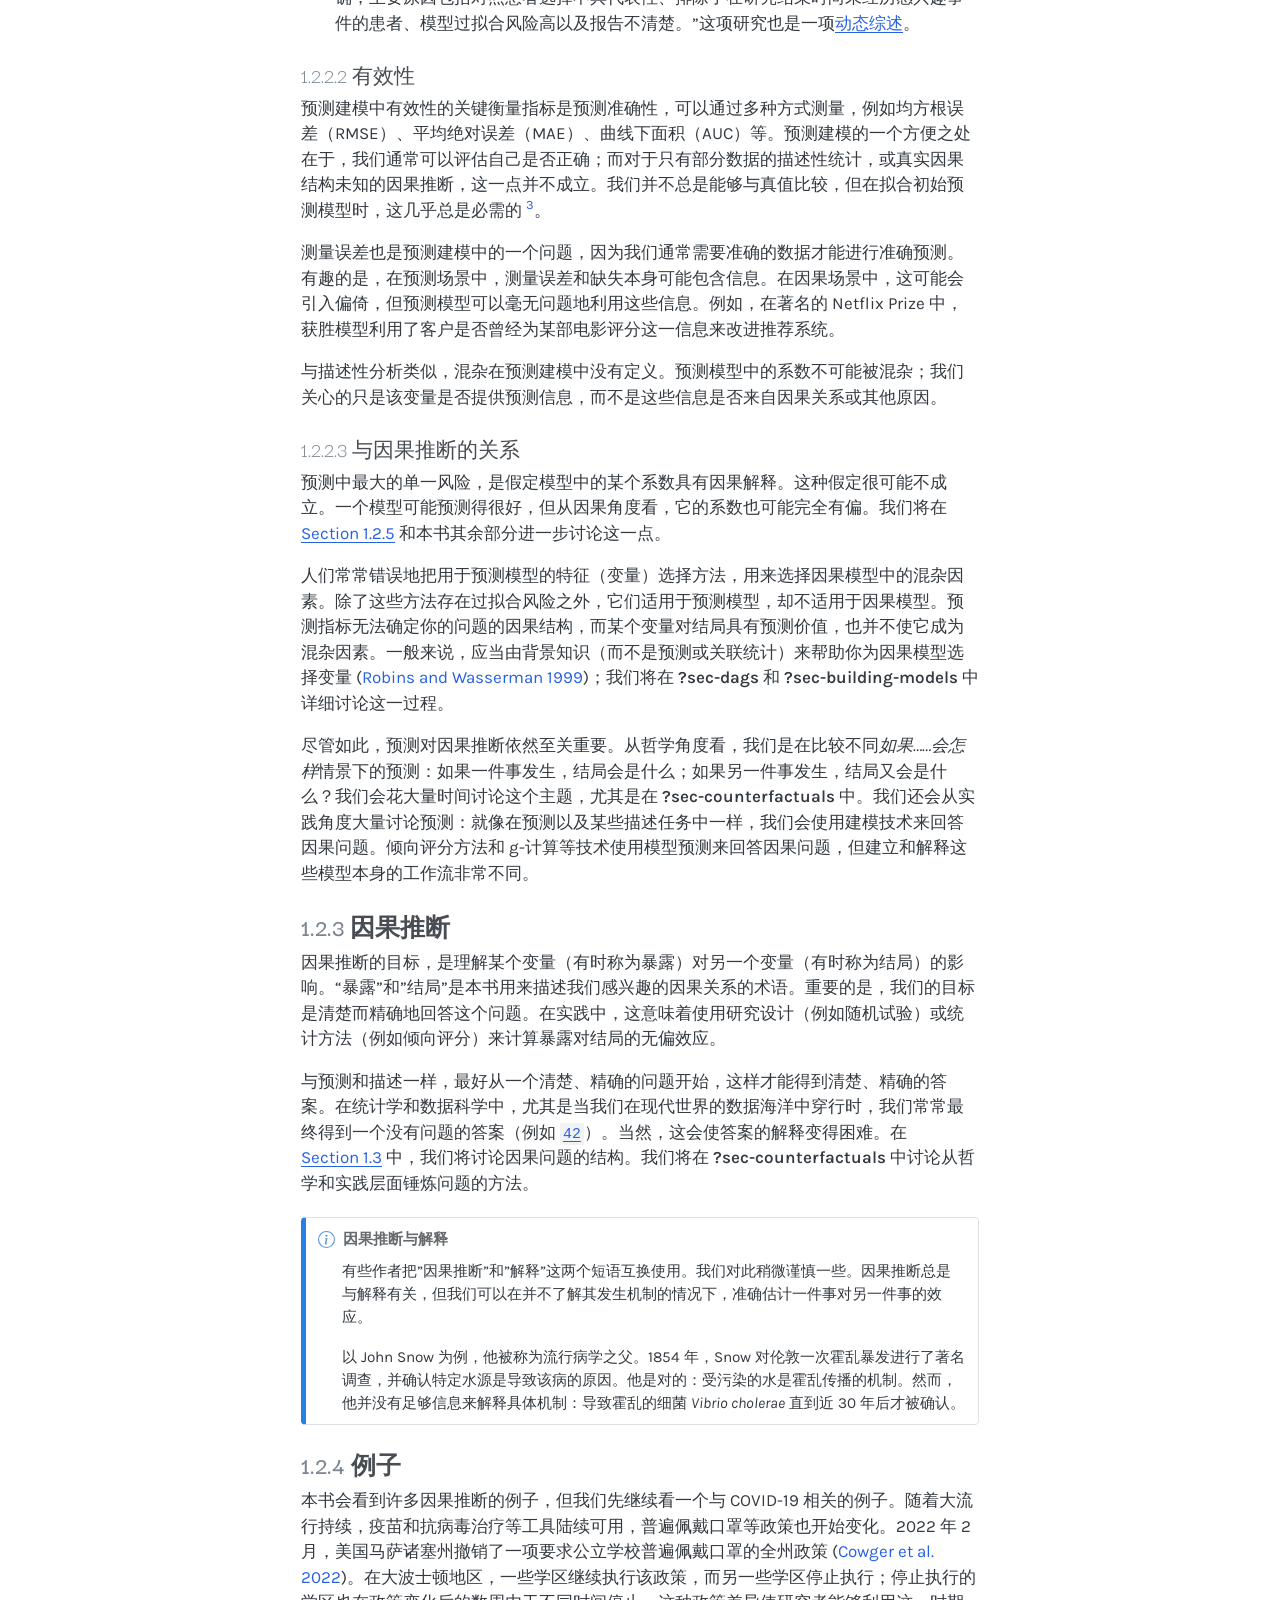
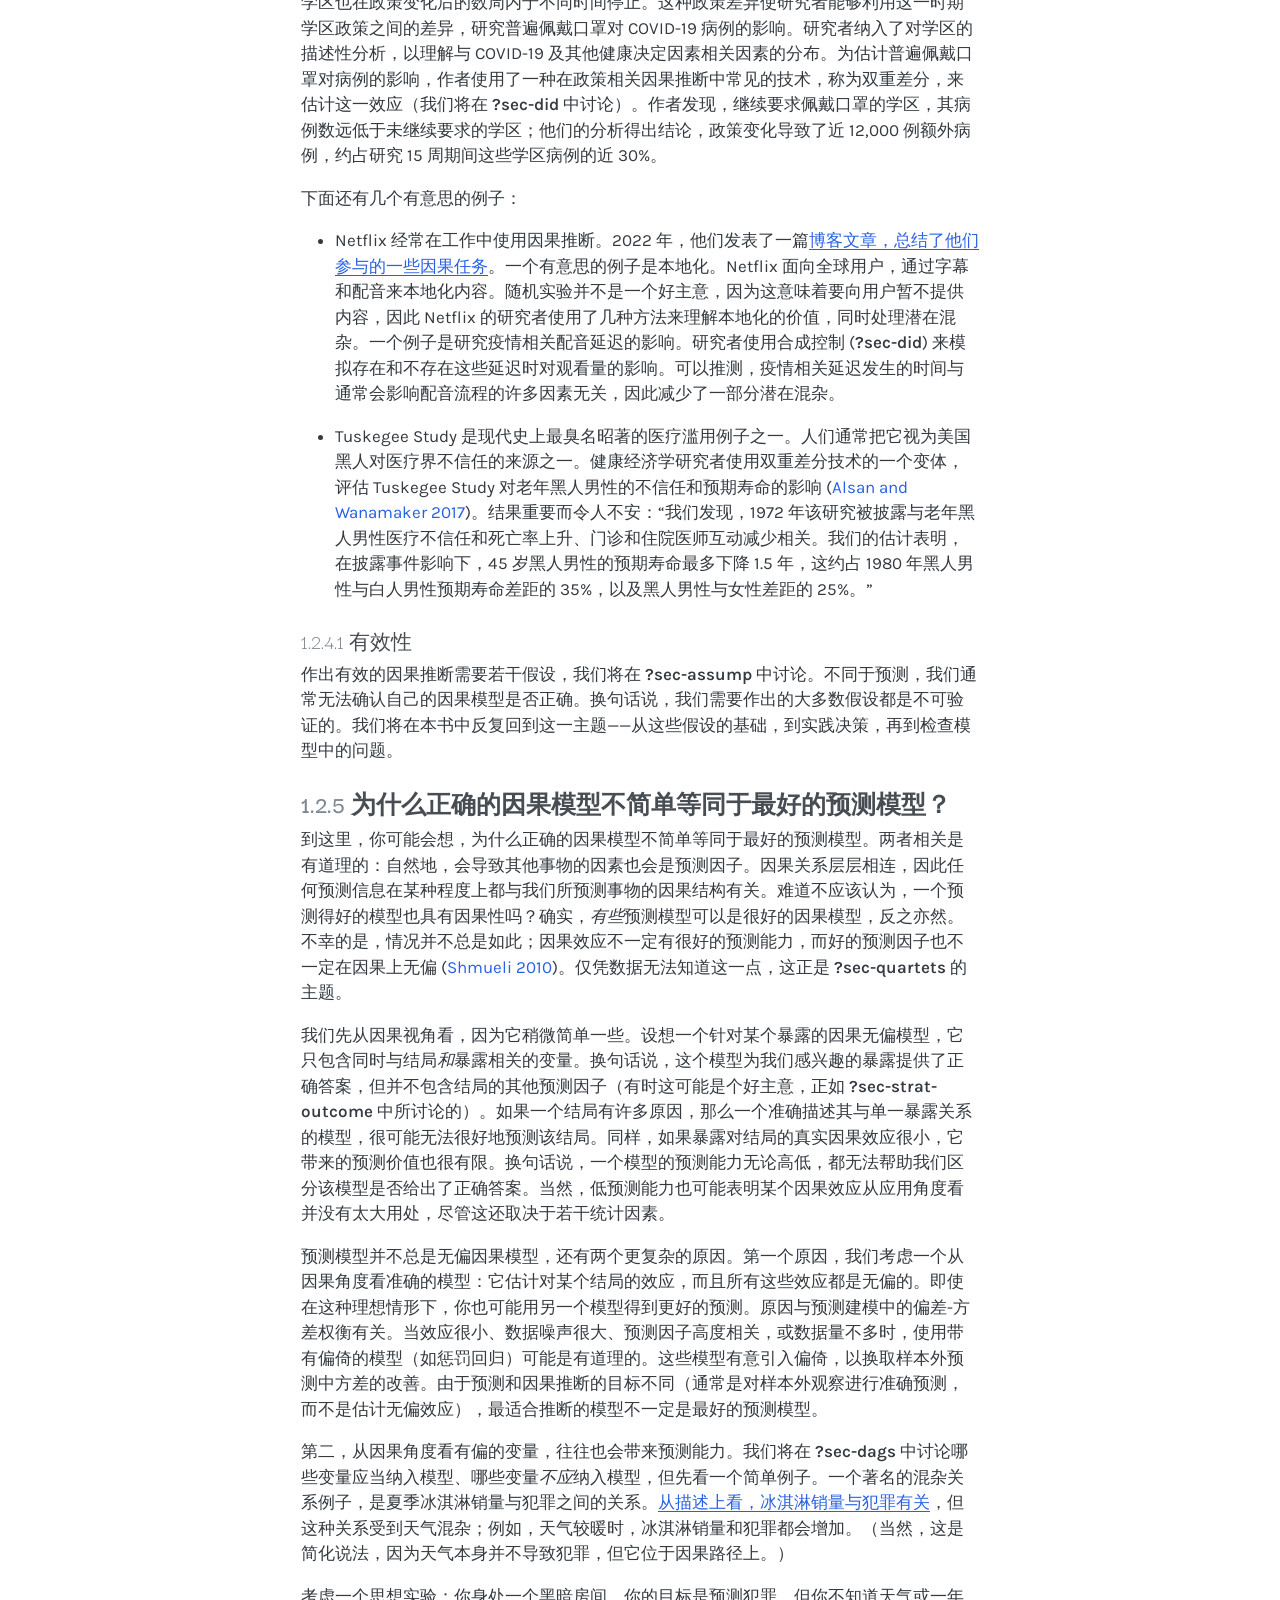
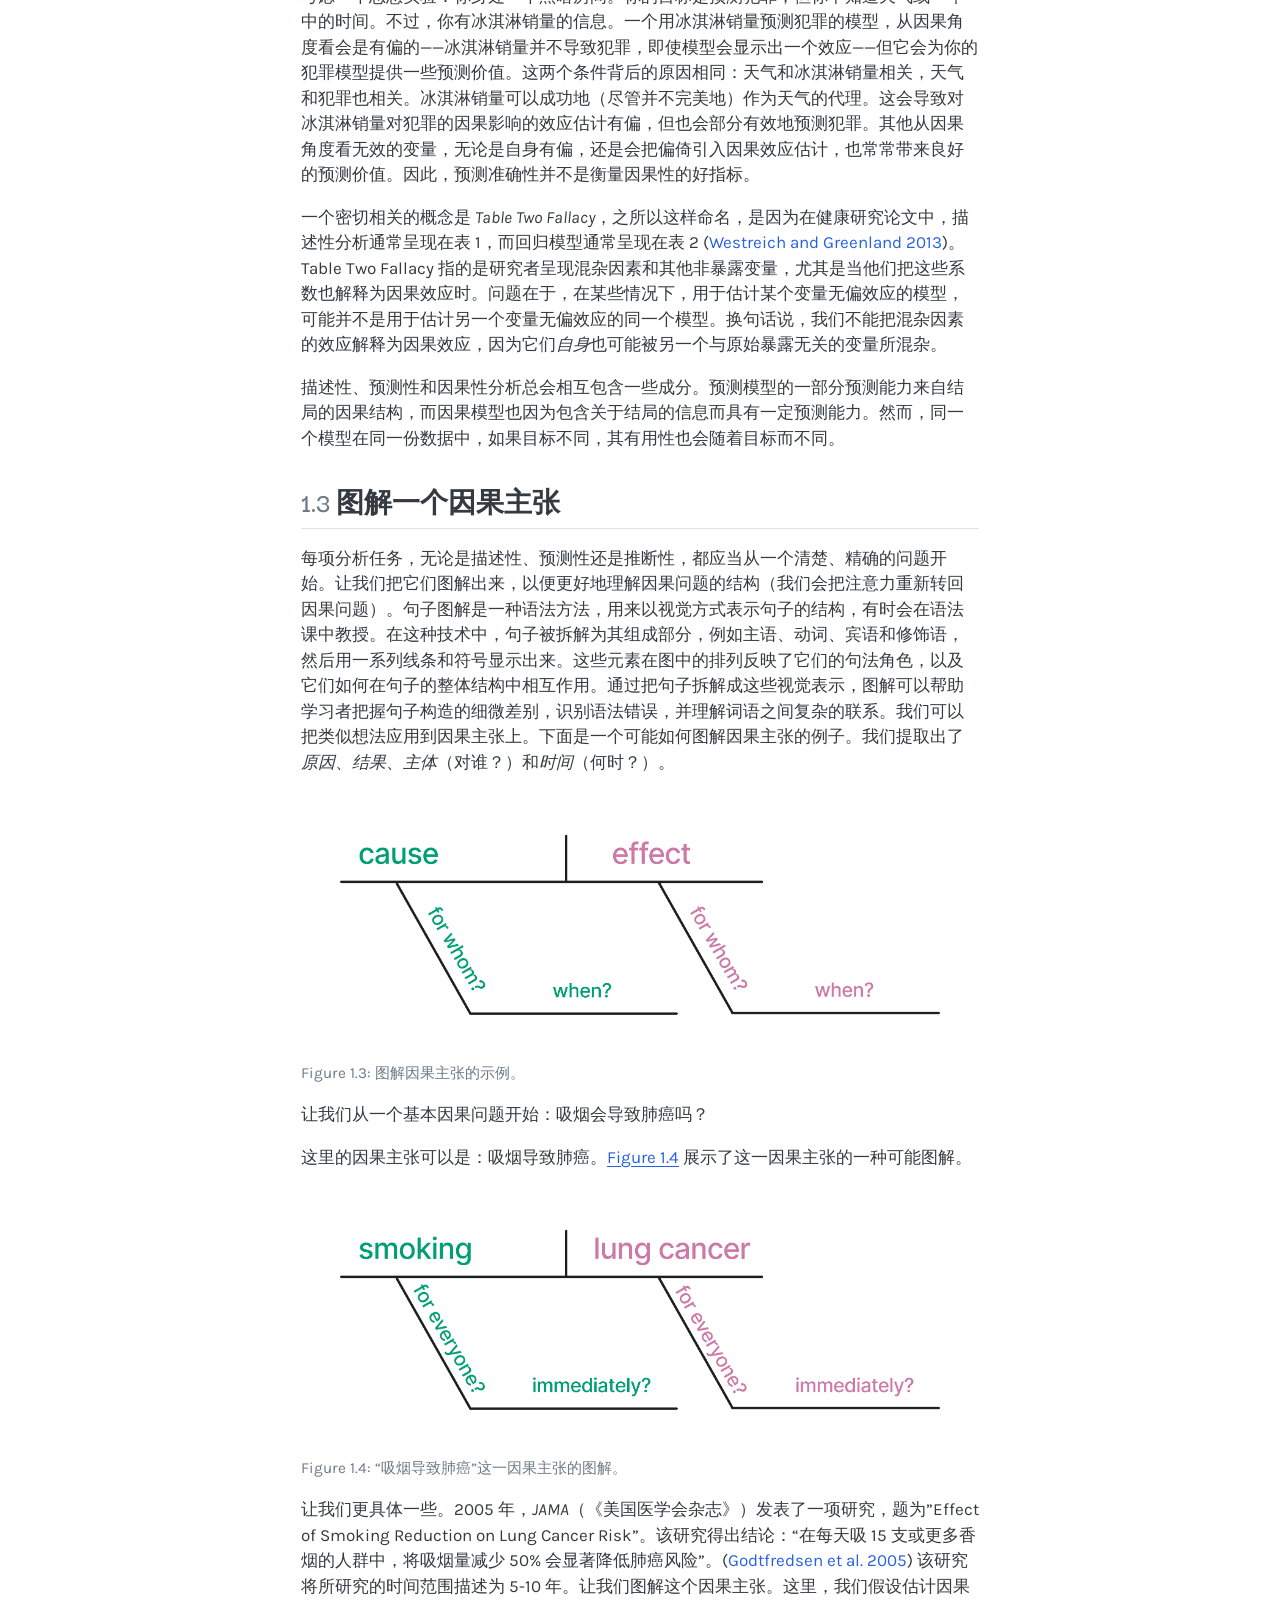
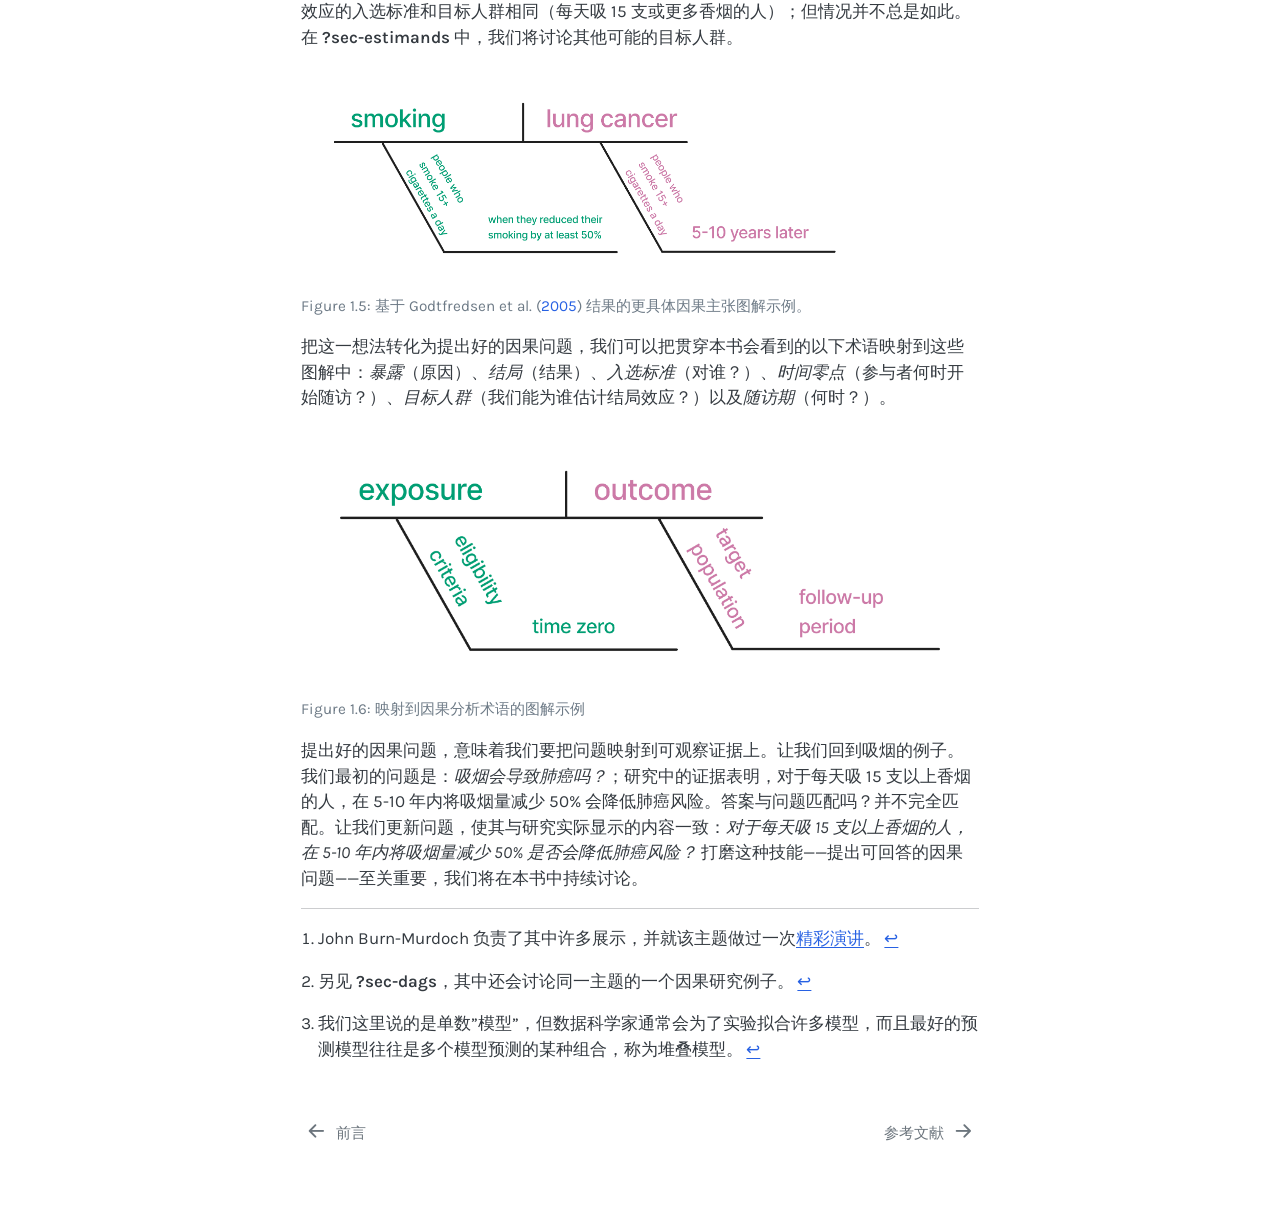
==== commit bae7b42e: "deploy: fe6ea14c5f073be34cfca1f29cd513c10431ee3b" ====
--- a/chapters/01-casual-to-causal.html
+++ b/chapters/01-casual-to-causal.html
@@ -179,7 +179,7 @@
   <li><a href="#预测" id="toc-预测" class="nav-link" data-scroll-target="#预测"><span class="header-section-number">1.2.2</span> 预测</a></li>
   <li><a href="#因果推断" id="toc-因果推断" class="nav-link" data-scroll-target="#因果推断"><span class="header-section-number">1.2.3</span> 因果推断</a></li>
   <li><a href="#例子-2" id="toc-例子-2" class="nav-link" data-scroll-target="#例子-2"><span class="header-section-number">1.2.4</span> 例子</a></li>
-  <li><a href="#sec-pred-or-explain" id="toc-sec-pred-or-explain" class="nav-link" data-scroll-target="#sec-pred-or-explain"><span class="header-section-number">1.2.5</span> 为什么正确的因果模型不就是最好的预测模型？</a></li>
+  <li><a href="#sec-pred-or-explain" id="toc-sec-pred-or-explain" class="nav-link" data-scroll-target="#sec-pred-or-explain"><span class="header-section-number">1.2.5</span> 为什么正确的因果模型不简单等同于最好的预测模型？</a></li>
   </ul></li>
   <li><a href="#sec-diag" id="toc-sec-diag" class="nav-link" data-scroll-target="#sec-diag"><span class="header-section-number">1.3</span> 图解一个因果主张</a></li>
   </ul>
@@ -323,7 +323,7 @@
 <section id="与因果推断的关系-1" class="level4" data-number="1.2.2.3">
 <h4 data-number="1.2.2.3" class="anchored" data-anchor-id="与因果推断的关系-1"><span class="header-section-number">1.2.2.3</span> 与因果推断的关系</h4>
 <p>预测中最大的单一风险，是假定模型中的某个系数具有因果解释。这种假定很可能不成立。一个模型可能预测得很好，但从因果角度看，它的系数也可能完全有偏。我们将在 <a href="#sec-pred-or-explain" class="quarto-xref"><span>Section 1.2.5</span></a> 和本书其余部分进一步讨论这一点。</p>
-<p>人们常常错误地把用于预测模型的特征（变量）选择方法，用来选择因果模型中的混杂因素。除了这些方法存在过拟合风险之外，它们适用于预测模型，却不适用于因果模型。预测指标无法确定你的问题的因果结构，而某个变量对结局具有预测价值，也并不使它成为混杂因素。一般来说，应当由背景知识（而不是预测或关联统计）来帮助你为因果模型选择变量 <span class="citation" data-cites="robinsImpossible">Robins and Wasserman (<a href="99-references.html#ref-robinsImpossible" role="doc-biblioref">1999</a>)</span>；我们将在 <span class="quarto-unresolved-ref">?sec-dags</span> 和 <span class="quarto-unresolved-ref">?sec-building-models</span> 中详细讨论这一过程。</p>
+<p>人们常常错误地把用于预测模型的特征（变量）选择方法，用来选择因果模型中的混杂因素。除了这些方法存在过拟合风险之外，它们适用于预测模型，却不适用于因果模型。预测指标无法确定你的问题的因果结构，而某个变量对结局具有预测价值，也并不使它成为混杂因素。一般来说，应当由背景知识（而不是预测或关联统计）来帮助你为因果模型选择变量 <span class="citation" data-cites="robinsImpossible">(<a href="99-references.html#ref-robinsImpossible" role="doc-biblioref">Robins and Wasserman 1999</a>)</span>；我们将在 <span class="quarto-unresolved-ref">?sec-dags</span> 和 <span class="quarto-unresolved-ref">?sec-building-models</span> 中详细讨论这一过程。</p>
 <p>尽管如此，预测对因果推断依然至关重要。从哲学角度看，我们是在比较不同<em>如果……会怎样</em>情景下的预测：如果一件事发生，结局会是什么；如果另一件事发生，结局又会是什么？我们会花大量时间讨论这个主题，尤其是在 <span class="quarto-unresolved-ref">?sec-counterfactuals</span> 中。我们还会从实践角度大量讨论预测：就像在预测以及某些描述任务中一样，我们会使用建模技术来回答因果问题。倾向评分方法和 g-计算等技术使用模型预测来回答因果问题，但建立和解释这些模型本身的工作流非常不同。</p>
 </section>
 </section>
@@ -361,8 +361,8 @@
 </section>
 </section>
 <section id="sec-pred-or-explain" class="level3" data-number="1.2.5">
-<h3 data-number="1.2.5" class="anchored" data-anchor-id="sec-pred-or-explain"><span class="header-section-number">1.2.5</span> 为什么正确的因果模型不就是最好的预测模型？</h3>
-<p>到这里，你可能会想，为什么正确的因果模型不就是最好的预测模型。两者相关是有道理的：自然地，会导致其他事物的因素也会是预测因子。因果关系层层相连，因此任何预测信息在某种程度上都与我们所预测事物的因果结构有关。难道不应该认为，一个预测得好的模型也具有因果性吗？确实，<em>有些</em>预测模型可以是很好的因果模型，反之亦然。不幸的是，情况并不总是如此；因果效应不一定有很好的预测能力，而好的预测因子也不一定在因果上无偏 <span class="citation" data-cites="shmueli2010a">(<a href="99-references.html#ref-shmueli2010a" role="doc-biblioref">Shmueli 2010</a>)</span>。仅凭数据无法知道这一点，这正是 <span class="quarto-unresolved-ref">?sec-quartets</span> 的主题。</p>
+<h3 data-number="1.2.5" class="anchored" data-anchor-id="sec-pred-or-explain"><span class="header-section-number">1.2.5</span> 为什么正确的因果模型不简单等同于最好的预测模型？</h3>
+<p>到这里，你可能会想，为什么正确的因果模型不简单等同于最好的预测模型。两者相关是有道理的：自然地，会导致其他事物的因素也会是预测因子。因果关系层层相连，因此任何预测信息在某种程度上都与我们所预测事物的因果结构有关。难道不应该认为，一个预测得好的模型也具有因果性吗？确实，<em>有些</em>预测模型可以是很好的因果模型，反之亦然。不幸的是，情况并不总是如此；因果效应不一定有很好的预测能力，而好的预测因子也不一定在因果上无偏 <span class="citation" data-cites="shmueli2010a">(<a href="99-references.html#ref-shmueli2010a" role="doc-biblioref">Shmueli 2010</a>)</span>。仅凭数据无法知道这一点，这正是 <span class="quarto-unresolved-ref">?sec-quartets</span> 的主题。</p>
 <p>我们先从因果视角看，因为它稍微简单一些。设想一个针对某个暴露的因果无偏模型，它只包含同时与结局<em>和</em>暴露相关的变量。换句话说，这个模型为我们感兴趣的暴露提供了正确答案，但并不包含结局的其他预测因子（有时这可能是个好主意，正如 <span class="quarto-unresolved-ref">?sec-strat-outcome</span> 中所讨论的）。如果一个结局有许多原因，那么一个准确描述其与单一暴露关系的模型，很可能无法很好地预测该结局。同样，如果暴露对结局的真实因果效应很小，它带来的预测价值也很有限。换句话说，一个模型的预测能力无论高低，都无法帮助我们区分该模型是否给出了正确答案。当然，低预测能力也可能表明某个因果效应从应用角度看并没有太大用处，尽管这还取决于若干统计因素。</p>
 <p>预测模型并不总是无偏因果模型，还有两个更复杂的原因。第一个原因，我们考虑一个从因果角度看准确的模型：它估计对某个结局的效应，而且所有这些效应都是无偏的。即使在这种理想情形下，你也可能用另一个模型得到更好的预测。原因与预测建模中的偏差-方差权衡有关。当效应很小、数据噪声很大、预测因子高度相关，或数据量不多时，使用带有偏倚的模型（如惩罚回归）可能是有道理的。这些模型有意引入偏倚，以换取样本外预测中方差的改善。由于预测和因果推断的目标不同（通常是对样本外观察进行准确预测，而不是估计无偏效应），最适合推断的模型不一定是最好的预测模型。</p>
 <!-- TODO: maybe include a simulation to prove it? -->
